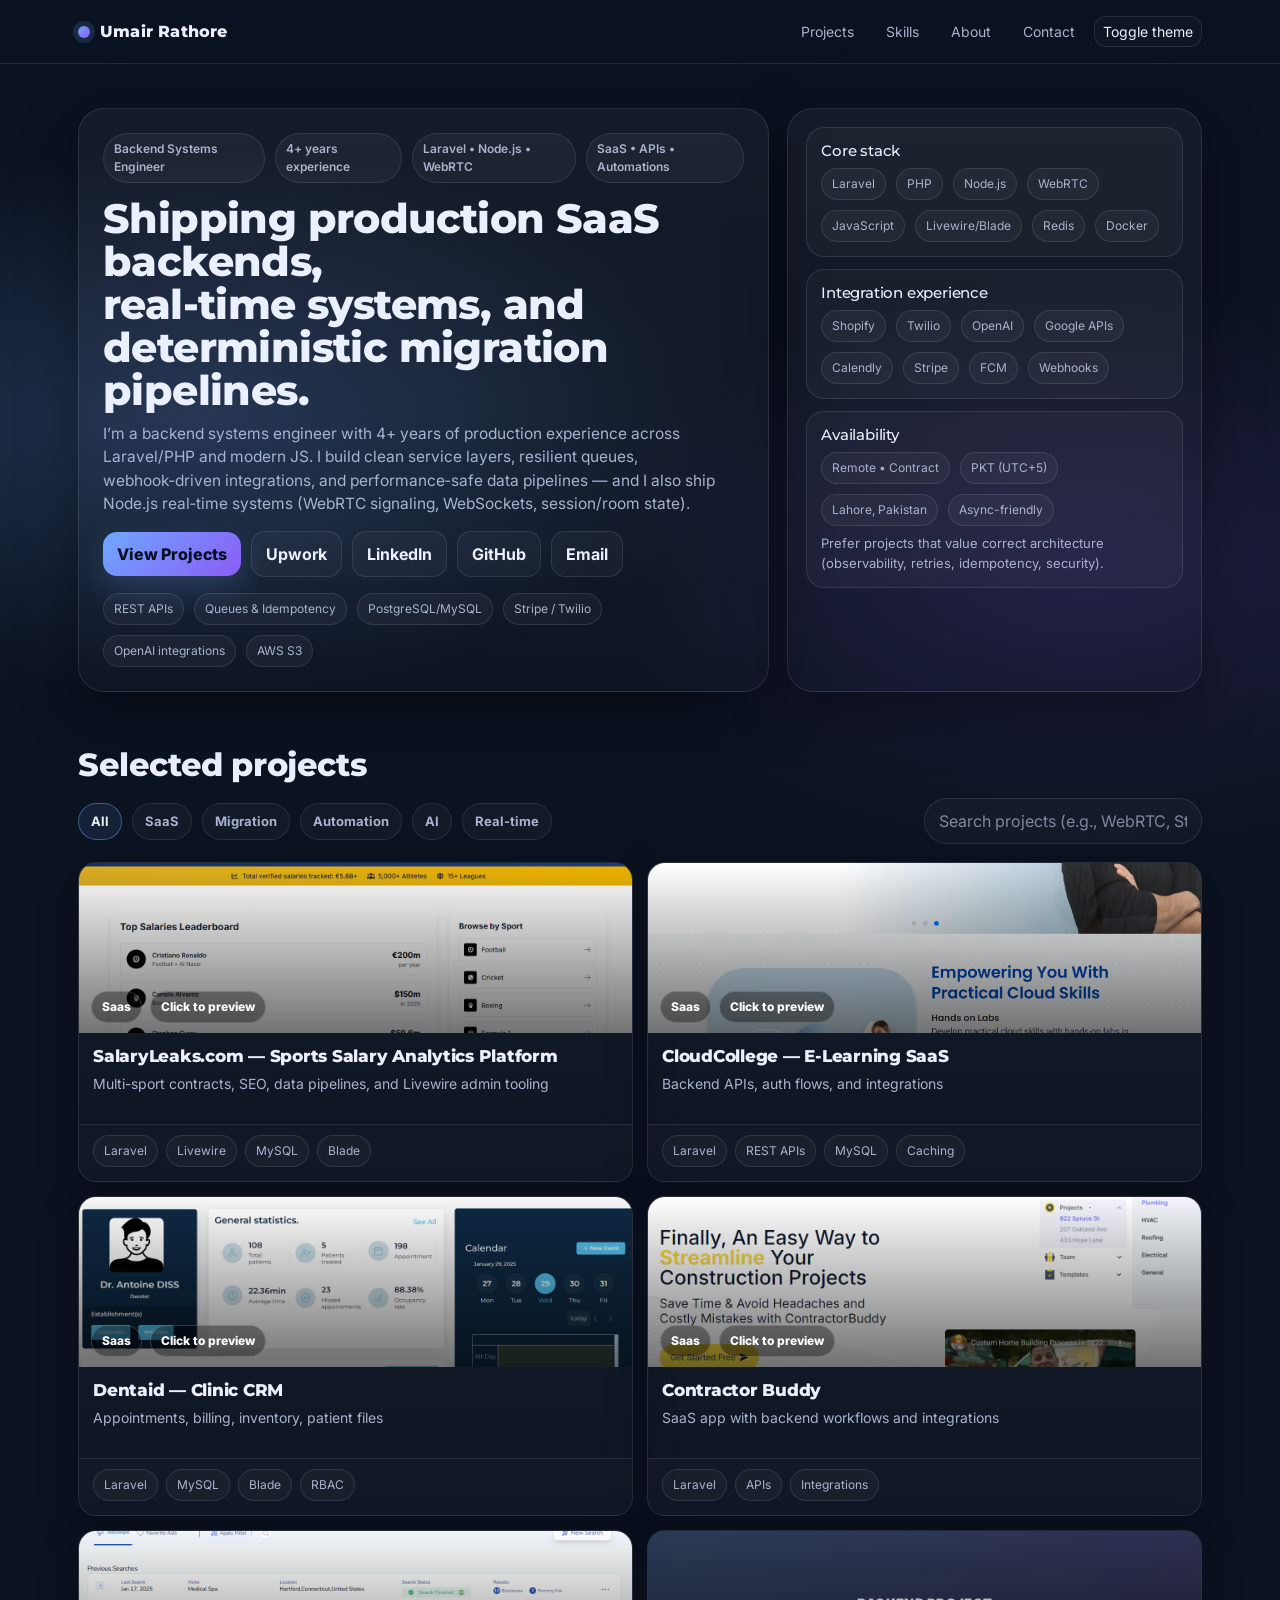
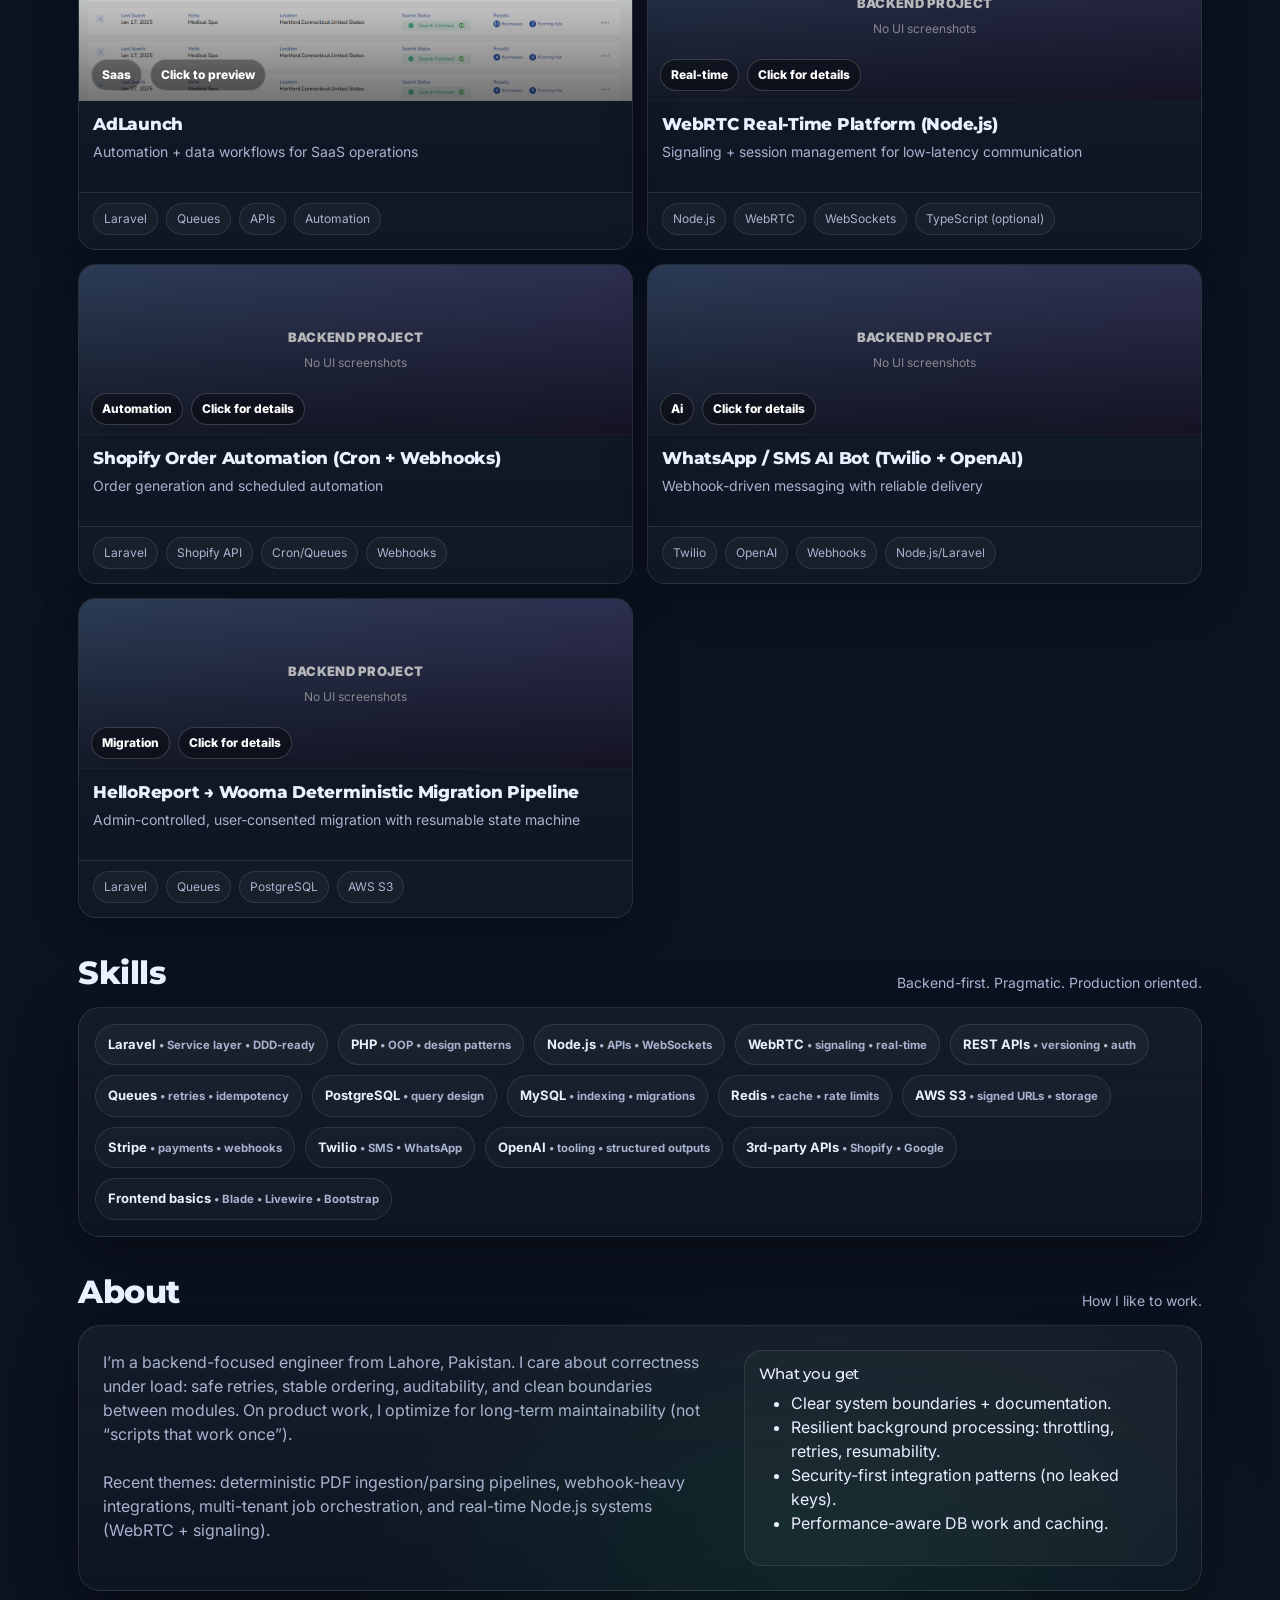
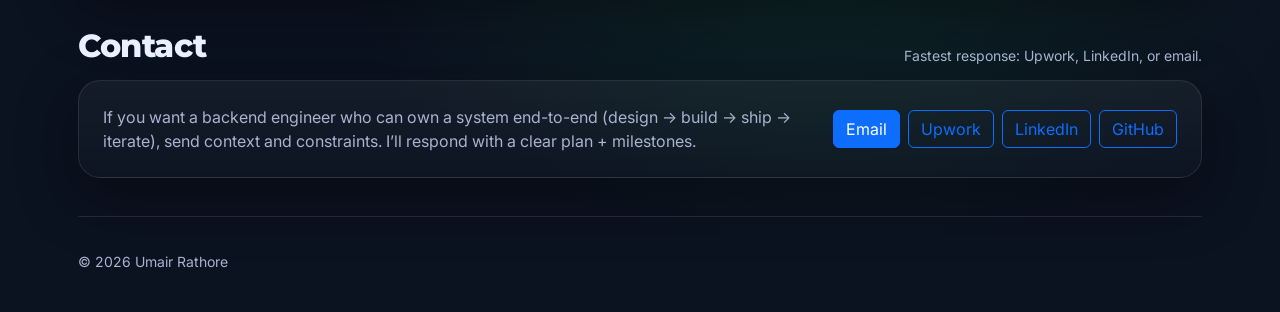
==== index.html @ a49329ad "twitter cards" ====
<!doctype html>
<html lang="en">
<head>
    <meta charset="utf-8" />
    <meta name="viewport" content="width=device-width, initial-scale=1" />
    <meta name="theme-color" content="#0b1220" />
    <title>Umair Rathore — Backend Systems Engineer (Laravel • Node.js • WebRTC) • 4+ Years</title>
    <meta name="description" content="Backend Systems Engineer building production SaaS platforms, APIs, real-time systems (WebRTC), automations, and deterministic data-migration pipelines. Laravel, Node.js, PostgreSQL/MySQL, Stripe, Twilio, OpenAI." />
    <meta name="keywords" content="Umair Rathore,Laravel,PHP,Node.js,WebRTC,SaaS,Backend Engineer,REST API,PostgreSQL,MySQL,Stripe,Twilio,OpenAI,Queues,Redis,S3" />
    <meta name="author" content="Umair Rathore" />

    <!-- Open Graph -->
    <meta property="og:title" content="Umair Rathore — Backend Systems Engineer" />
    <meta property="og:description" content="Laravel + Node.js backend engineer building SaaS, automations, real-time (WebRTC) and migration pipelines." />
    <meta property="og:type" content="website" />
    <meta property="og:site_name" content="Umair Rathore — Backend Systems Engineer" />
    <meta property="og:image" content="https://umairrathore.github.io/img/og-cover.png" />
    <meta property="og:url" content="https://umairrathore.github.io/" />

    <link rel="canonical" href="https://umairrathore.github.io/" />

    <!-- Twitter / X -->
    <meta name="twitter:card" content="summary_large_image" />
    <meta name="twitter:title" content="Umair Rathore — Backend Systems Engineer" />
    <meta name="twitter:description" content="Laravel + Node.js backend engineer building SaaS, real-time systems, and migration pipelines." />
    <meta name="twitter:image" content="https://umairrathore.github.io/img/og-cover.png" />


    <!-- Bootstrap 5 -->
    <link href="https://cdn.jsdelivr.net/npm/bootstrap@5.3.3/dist/css/bootstrap.min.css" rel="stylesheet"
          integrity="sha384-QWTKZyjpPEjISv5WaRU9OFeRpok6YctnYmDr5pNlyT2bRjXh0JMhjY6hW+ALEwIH" crossorigin="anonymous" />
    <link rel="preconnect" href="https://fonts.googleapis.com">
    <link rel="preconnect" href="https://fonts.gstatic.com" crossorigin>
    <link href="https://fonts.googleapis.com/css2?family=Montserrat:wght@600;700;800&family=Inter:wght@400;500;600;700&display=swap" rel="stylesheet">

    <style>
        :root{
            --bg:#0b1220;
            --panel:#0f1b33;
            --panel2:#101a2d;
            --text:#eaf0ff;
            --muted:#a8b3cf;
            --line:rgba(255,255,255,.10);
            --brand:#6ea8ff;
            --brand2:#8b5cf6;
            --good:#22c55e;
            --warn:#fbbf24;
            --shadow: 0 18px 60px rgba(0,0,0,.38);
            --radius: 18px;
            --radius2: 26px;
            --max: 1160px;
        }
        [data-theme="light"]{
            --bg:#f7f8fb;
            --panel:#ffffff;
            --panel2:#ffffff;
            --text:#0f172a;
            --muted:#475569;
            --line:rgba(2,6,23,.10);
            --shadow: 0 18px 60px rgba(2,6,23,.12);
        }

        *{box-sizing:border-box}
        html{scroll-behavior:smooth}
        body{
            margin:0;
            font-family: Inter, system-ui, -apple-system, Segoe UI, Roboto, Helvetica, Arial, sans-serif;
            background:
                    radial-gradient(1000px 500px at 15% 12%, rgba(110,168,255,.22), transparent 55%),
                    radial-gradient(900px 520px at 85% 16%, rgba(139,92,246,.16), transparent 55%),
                    radial-gradient(900px 520px at 65% 90%, rgba(34,197,94,.10), transparent 55%),
                    var(--bg);
            color:var(--text);
        }
        a{color:inherit}
        .wrap{max-width:var(--max); margin:0 auto; padding:0 18px}

        /* Top bar */
        .topbar{
            position:sticky; top:0; z-index:50;
            backdrop-filter: blur(14px);
            background: color-mix(in srgb, var(--bg) 72%, transparent);
            border-bottom:1px solid var(--line);
        }
        .topbar-inner{
            display:flex; align-items:center; justify-content:space-between;
            padding:12px 0; gap:10px;
        }
        .brand{
            display:flex; align-items:center; gap:10px;
            text-decoration:none;
            font-weight:800; letter-spacing:.2px;
            font-family: Montserrat, Inter, system-ui, sans-serif;
        }
        .brand-dot{
            width:12px; height:12px; border-radius:50%;
            background: linear-gradient(135deg, var(--brand), var(--brand2));
            box-shadow: 0 0 0 5px rgba(110,168,255,.16);
        }
        .navlinks{display:flex; gap:10px; flex-wrap:wrap; justify-content:flex-end}
        .navlinks a{
            text-decoration:none; font-size:14px;
            color:var(--muted);
            padding:8px 10px;
            border-radius:12px;
            border:1px solid transparent;
        }
        .navlinks a:hover{
            color:var(--text);
            border-color: var(--line);
            background: rgba(255,255,255,.04);
        }

        /* Hero */
        .hero{padding:44px 0 18px}
        .hero-grid{
            display:grid;
            grid-template-columns: 1.25fr .75fr;
            gap:18px;
            align-items:stretch;
        }
        @media (max-width: 992px){
            .hero-grid{grid-template-columns:1fr}
        }
        .p-card{
            background: linear-gradient(180deg, rgba(255,255,255,.045), rgba(255,255,255,.012));
            border:1px solid var(--line);
            border-radius: var(--radius2);
            box-shadow: var(--shadow);
            overflow:hidden;
        }
        .hero-left{padding:24px; position:relative}
        .kicker{
            display:inline-flex; align-items:center; gap:10px;
            color:var(--muted); font-weight:600; font-size:14px;
        }
        .pill{
            border:1px solid var(--line);
            background: rgba(255,255,255,.04);
            padding:6px 10px;
            border-radius:999px;
            font-size:12px;
            color:var(--muted);
        }
        h1{
            margin:14px 0 10px;
            font-family: Montserrat, Inter, system-ui, sans-serif;
            font-weight:800;
            letter-spacing:-.6px;
            line-height:1.05;
            font-size: clamp(32px, 3.2vw, 46px);
        }
        .sub{
            color:var(--muted);
            max-width: 70ch;
            margin: 0 0 16px;
            font-size: 15.5px;
        }
        .cta-row{display:flex; gap:10px; flex-wrap:wrap; align-items:center}
        .btn-brand{
            background: linear-gradient(135deg, var(--brand), var(--brand2));
            color: #061024;
            border:0;
            font-weight:800;
            padding:10px 14px;
            border-radius:14px;
            text-decoration:none;
            display:inline-flex; align-items:center; gap:10px;
            box-shadow: 0 12px 30px rgba(110,168,255,.20);
        }
        .btn-ghost{
            border:1px solid var(--line);
            background: rgba(255,255,255,.03);
            color: var(--text);
            font-weight:700;
            padding:10px 14px;
            border-radius:14px;
            text-decoration:none;
            display:inline-flex; align-items:center; gap:10px;
        }
        .btn-ghost:hover{background: rgba(255,255,255,.05)}
        .hero-right{padding:18px}
        .mini{
            border:1px solid var(--line);
            border-radius: 18px;
            background: rgba(255,255,255,.03);
            padding:14px;
            margin-bottom:12px;
        }
        .mini h3{
            margin:0 0 8px;
            font-family: Montserrat, Inter, system-ui, sans-serif;
            font-size: 15px;
            letter-spacing:-.2px;
        }
        .kv{display:flex; gap:10px; flex-wrap:wrap}
        .kv .tag{
            font-size:12px;
            padding:6px 10px;
            border-radius:999px;
            background: rgba(255,255,255,.04);
            border:1px solid var(--line);
            color: var(--muted);
        }

        /* Sections */
        section{padding:36px 0 0}
        .section-title{
            display:flex; align-items:flex-end; justify-content:space-between;
            gap:12px; margin: 0 0 14px;
        }
        .section-title h2{
            font-family: Montserrat, Inter, system-ui, sans-serif;
            font-weight:800; letter-spacing:-.4px;
            margin:0;
        }
        .section-title p{margin:0; color:var(--muted); font-size:14px}

        /* Project grid */
        .filters{
            display:flex; gap:10px; flex-wrap:wrap; align-items:center;
            margin: 10px 0 18px;
        }
        .chip{
            border:1px solid var(--line);
            background: rgba(255,255,255,.03);
            color: var(--muted);
            font-weight:700;
            padding:8px 12px;
            border-radius:999px;
            font-size:13px;
            cursor:pointer;
            user-select:none;
        }
        .chip.active{
            color: var(--text);
            border-color: rgba(110,168,255,.45);
            background: rgba(110,168,255,.10);
        }
        .search{
            margin-left:auto;
            min-width: 260px;
        }
        .search input{
            width:100%;
            border-radius:999px;
            padding:10px 14px;
            border:1px solid var(--line);
            background: rgba(255,255,255,.03);
            color: var(--text);
            outline:none;
        }
        .search input::placeholder{color: color-mix(in srgb, var(--muted) 72%, transparent)}

        .grid{
            display:grid;
            grid-template-columns: repeat(12, 1fr);
            gap:14px;
        }
        @media (max-width: 992px){
            .grid{grid-template-columns: repeat(6, 1fr);}
        }
        @media (max-width: 640px){
            .grid{grid-template-columns: repeat(1, 1fr);}
        }
        .proj{
            grid-column: span 6;
            background: linear-gradient(180deg, rgba(255,255,255,.045), rgba(255,255,255,.012));
            border:1px solid var(--line);
            border-radius: var(--radius);
            overflow:hidden;
            box-shadow: 0 14px 44px rgba(0,0,0,.22);
            transition: transform .25s ease, border-color .25s ease;
            cursor:pointer;
            display:flex; flex-direction:column;
            min-height: 320px;
        }
        @media (max-width: 992px){ .proj{grid-column: span 6;} }
        @media (max-width: 640px){ .proj{grid-column: span 12;} }
        .proj:hover{
            transform: translateY(-6px);
            border-color: rgba(110,168,255,.40);
        }
        .thumb{
            position:relative;
            height: 170px;
            background: rgba(255,255,255,.04);
            overflow:hidden;
        }
        .thumb img{
            width:100%; height:100%;
            object-fit:cover;
            transform: scale(1.03);
            transition: transform .35s ease;
            filter: saturate(1.1);
        }
        .proj:hover .thumb img{transform: scale(1.08)}
        .thumb .overlay{
            position:absolute; inset:0;
            background: linear-gradient(180deg, rgba(0,0,0,0), rgba(0,0,0,.55));
            display:flex;
            align-items:flex-end;
            padding:10px 12px;
            gap:8px;
        }
        .badge-pill{
            font-size:12px;
            font-weight:800;
            padding:6px 10px;
            border-radius:999px;
            background: rgba(0,0,0,.35);
            border:1px solid rgba(255,255,255,.18);
            color:#fff;
        }
        .proj-body{padding:14px 14px 12px; flex:1}
        .proj-title{
            font-family: Montserrat, Inter, system-ui, sans-serif;
            font-weight:800;
            letter-spacing:-.25px;
            margin:0 0 6px;
            font-size: 17px;
            line-height:1.15;
        }
        .proj-desc{margin:0; color:var(--muted); font-size:14px}
        .proj-tags{
            display:flex; flex-wrap:wrap; gap:8px;
            padding: 10px 14px 14px;
            border-top:1px solid var(--line);
            background: rgba(255,255,255,.015);
        }
        .t{
            font-size:12px;
            padding:6px 10px;
            border-radius:999px;
            border:1px solid var(--line);
            background: rgba(255,255,255,.03);
            color: var(--muted);
            white-space:nowrap;
        }

        /* Skills */
        .skills{
            display:flex; flex-wrap:wrap; gap:10px;
        }
        .skill{
            font-size:13px;
            padding:10px 12px;
            border-radius: 999px;
            border:1px solid var(--line);
            background: rgba(255,255,255,.03);
            color: var(--text);
            font-weight:700;
        }
        .skill small{color:var(--muted); font-weight:700}

        /* Footer */
        footer{
            padding:34px 0 40px;
            color: var(--muted);
            border-top:1px solid var(--line);
            margin-top: 38px;
            font-size:14px;
        }

        /* Modal polish (Upwork-ish) */
        .modal-content{
            background: var(--panel);
            border:1px solid var(--line);
            border-radius: 20px;
            box-shadow: var(--shadow);
            color: var(--text);
        }
        .modal-header, .modal-footer{border-color: var(--line)}
        .modal-title{font-family: Montserrat, Inter, system-ui, sans-serif; font-weight:800}
        .modal .meta{
            display:flex; gap:10px; flex-wrap:wrap;
            margin-top: 6px;
        }
        .modal .meta a{
            color: var(--brand);
            text-decoration: none;
            font-weight: 800;
            font-size: 13px;
            border:1px solid color-mix(in srgb, var(--brand) 40%, transparent);
            padding:7px 10px;
            border-radius:999px;
            background: rgba(110,168,255,.10);
        }
        .modal .meta a:hover{background: rgba(110,168,255,.16)}
        .modal .bullets{margin:12px 0 0; padding-left: 18px; color: var(--muted)}
        .carousel-inner{
            border-radius: 16px;
            border:1px solid var(--line);
            overflow:hidden;
            background: transparent;
        }

        .carousel-item img{
            width:100%;
            height: 370px;
            object-fit: cover;
        }
        .carousel-control-prev,
        .carousel-control-next {
            opacity: 1;
        }
        .carousel-control-prev-icon,
        .carousel-control-next-icon {
            filter: none;
            background-color: rgba(0,0,0,0.75);
            border-radius: 50%;
            padding: 12px;
            box-shadow: 0 6px 16px rgba(0,0,0,0.6);
            background-size: 55%;

            mix-blend-mode: difference;

        }
        .carousel-control-prev:hover .carousel-control-prev-icon,
        .carousel-control-next:hover .carousel-control-next-icon {
            transform: scale(1.08);
        }

        @supports not (mix-blend-mode: difference) {
            .carousel-control-prev-icon,
            .carousel-control-next-icon {
                background-color: rgba(0,0,0,0.8);
            }
        }

        .carousel-indicators [data-bs-target] {
            /*width: 8px;*/
            /*height: 8px;*/
            border-radius: 50%;
            /*margin: 0 5px;*/
            width: 7px;
            height: 7px;
            margin: 0 4px;
            background-color: rgba(255,255,255,0.85);

            /* 🔥 adaptive contrast */
            mix-blend-mode: difference;

            opacity: 1;
            border: none;
        }

        .carousel-indicators .active {
            background-color: rgba(255,255,255,1);
            transform: scale(1.25);
        }
        @supports not (mix-blend-mode: difference) {
            .carousel-indicators [data-bs-target] {
                background-color: rgba(0,0,0,0.65);
            }

            .carousel-indicators .active {
                background-color: rgba(0,0,0,0.9);
            }
        }
        .carousel-control-prev,
        .carousel-control-next,
        .carousel-indicators {
            z-index: 3;
        }
        .carousel-indicators {
            display: inline-flex;
            align-items: center;
            justify-content: center;

            width: auto;
            max-width: max-content;

            background: rgba(0, 0, 0, 0.35);
            backdrop-filter: blur(6px);

            padding: 4px 8px;
            border-radius: 999px;

            margin: 0 auto 10px auto;
        }



        @media (max-width: 640px){
            .carousel-item img{height: 260px;}
            .search{min-width: 160px;}
        }
    </style>
</head>

<body>
<!-- Topbar -->
<div class="topbar">
    <div class="wrap">
        <div class="topbar-inner">
            <a class="brand" href="#top">
                <span class="brand-dot"></span>
                <span>Umair Rathore</span>
            </a>

            <div class="d-flex align-items-center gap-2">
                <div class="navlinks d-none d-md-flex">
                    <a href="#projects">Projects</a>
                    <a href="#skills">Skills</a>
                    <a href="#about">About</a>
                    <a href="#contact">Contact</a>
                </div>

                <button id="themeBtn" class="btn btn-sm btn-outline-light" style="border-color:var(--line); color:var(--text); border-radius:12px; background:rgba(255,255,255,.02)">
                    Toggle theme
                </button>
            </div>
        </div>
    </div>
</div>

<div id="top" class="wrap">
    <!-- Hero -->
    <div class="hero">
        <div class="hero-grid">
            <div class="p-card hero-left">
                <div class="kicker">
                    <span class="pill">Backend Systems Engineer</span>
                    <span class="pill">4+ years experience</span>
                    <span class="pill">Laravel • Node.js • WebRTC</span>
                    <span class="pill">SaaS • APIs • Automations</span>
                </div>

                <h1>
                    Shipping production SaaS backends,<br>
                    real-time systems, and deterministic migration pipelines.
                </h1>
                <p class="sub">
                    I’m a backend systems engineer with 4+ years of production experience across Laravel/PHP and modern JS. I build clean service layers, resilient queues, webhook‑driven integrations, and performance‑safe data pipelines — and I also ship Node.js real‑time systems (WebRTC signaling, WebSockets, session/room state).
                </p>

                <div class="cta-row">
                    <a class="btn-brand" href="#projects">View Projects</a>
                    <a class="btn-ghost" href="https://www.upwork.com/freelancers/~0189e2b25fac579624" target="_blank" rel="noopener">Upwork</a>
                    <a class="btn-ghost" href="https://www.linkedin.com/in/umairrathore/" target="_blank" rel="noopener">LinkedIn</a>
                    <a class="btn-ghost" href="https://github.com/UmairRathore" target="_blank" rel="noopener">GitHub</a>
                    <a class="btn-ghost" href="mailto:contactusr22@gmail.com">Email</a>
                </div>

                <div class="mt-3 kv">
                    <span class="tag">REST APIs</span>
                    <span class="tag">Queues & Idempotency</span>
                    <span class="tag">PostgreSQL/MySQL</span>
                    <span class="tag">Stripe / Twilio</span>
                    <span class="tag">OpenAI integrations</span>
                    <span class="tag">AWS S3</span>
                </div>
            </div>

            <div class="p-card hero-right">
                <div class="mini">
                    <h3>Core stack</h3>
                    <div class="kv">
                        <span class="tag">Laravel</span>
                        <span class="tag">PHP</span>
                        <span class="tag">Node.js</span>
                        <span class="tag">WebRTC</span>
                        <span class="tag">JavaScript</span>
                        <span class="tag">Livewire/Blade</span>
                        <span class="tag">Redis</span>
                        <span class="tag">Docker</span>
                    </div>
                </div>

                <div class="mini">
                    <h3>Integration experience</h3>
                    <div class="kv">
                        <span class="tag">Shopify</span>
                        <span class="tag">Twilio</span>
                        <span class="tag">OpenAI</span>
                        <span class="tag">Google APIs</span>
                        <span class="tag">Calendly</span>
                        <span class="tag">Stripe</span>
                        <span class="tag">FCM</span>
                        <span class="tag">Webhooks</span>
                    </div>
                </div>

                <div class="mini">
                    <h3>Availability</h3>
                    <div class="kv">
                        <span class="tag">Remote • Contract</span>
                        <span class="tag">PKT (UTC+5)</span>
                        <span class="tag">Lahore, Pakistan</span>
                        <span class="tag">Async-friendly</span>
                    </div>
                    <div class="mt-2" style="color:var(--muted); font-size:13px">
                        Prefer projects that value correct architecture (observability, retries, idempotency, security).
                    </div>
                </div>
            </div>
        </div>
    </div>

    <!-- Projects -->
    <section id="projects">
        <div class="section-title">
            <h2>Selected projects</h2>
<!--            <p>Click a card for an Upwork-style image preview + details.</p>-->
        </div>

        <div class="filters">
            <div class="chip active" data-filter="all">All</div>
            <div class="chip" data-filter="saas">SaaS</div>
            <div class="chip" data-filter="migration">Migration</div>
            <div class="chip" data-filter="automation">Automation</div>
            <div class="chip" data-filter="ai">AI</div>
            <div class="chip" data-filter="realtime">Real‑time</div>

            <div class="search">
                <input id="searchInput" type="text" placeholder="Search projects (e.g., WebRTC, Stripe, Shopify, PDF)…" />
            </div>
        </div>

        <div id="projectGrid" class="grid"></div>
    </section>

    <!-- Skills -->
    <section id="skills">
        <div class="section-title">
            <h2>Skills</h2>
            <p>Backend-first. Pragmatic. Production oriented.</p>
        </div>

        <div class="p-card p-3" style="border-radius:22px">
            <div class="skills">
                <span class="skill">Laravel <small>• Service layer • DDD-ready</small></span>
                <span class="skill">PHP <small>• OOP • design patterns</small></span>
                <span class="skill">Node.js <small>• APIs • WebSockets</small></span>
                <span class="skill">WebRTC <small>• signaling • real-time</small></span>
                <span class="skill">REST APIs <small>• versioning • auth</small></span>
                <span class="skill">Queues <small>• retries • idempotency</small></span>
                <span class="skill">PostgreSQL <small>• query design</small></span>
                <span class="skill">MySQL <small>• indexing • migrations</small></span>
                <span class="skill">Redis <small>• cache • rate limits</small></span>
                <span class="skill">AWS S3 <small>• signed URLs • storage</small></span>
                <span class="skill">Stripe <small>• payments • webhooks</small></span>
                <span class="skill">Twilio <small>• SMS • WhatsApp</small></span>
                <span class="skill">OpenAI <small>• tooling • structured outputs</small></span>
                <span class="skill">3rd‑party APIs <small>• Shopify • Google</small></span>
                <span class="skill">Frontend basics <small>• Blade • Livewire • Bootstrap</small></span>
            </div>
        </div>
    </section>

    <!-- About -->
    <section id="about">
        <div class="section-title">
            <h2>About</h2>
            <p>How I like to work.</p>
        </div>

        <div class="p-card p-4" style="border-radius:22px">
            <div class="row g-4">
                <div class="col-lg-7">
                    <div style="color:var(--muted)">
                        I’m a backend-focused engineer from Lahore, Pakistan. I care about correctness under load: safe retries, stable ordering,
                        auditability, and clean boundaries between modules. On product work, I optimize for long-term maintainability (not “scripts that work once”).
                        <br/><br/>
                        Recent themes: deterministic PDF ingestion/parsing pipelines, webhook-heavy integrations, multi-tenant job orchestration,
                        and real-time Node.js systems (WebRTC + signaling).
                    </div>
                </div>
                <div class="col-lg-5">
                    <div class="mini" style="margin:0">
                        <h3>What you get</h3>
                        <ul class="bullets">
                            <li>Clear system boundaries + documentation.</li>
                            <li>Resilient background processing: throttling, retries, resumability.</li>
                            <li>Security-first integration patterns (no leaked keys).</li>
                            <li>Performance-aware DB work and caching.</li>
                        </ul>
                    </div>
                </div>
            </div>
        </div>
    </section>

    <!-- Contact -->
    <section id="contact">
        <div class="section-title">
            <h2>Contact</h2>
            <p>Fastest response: Upwork, LinkedIn, or email.</p>
        </div>

        <div class="p-card p-4" style="border-radius:22px">
            <div class="row g-3 align-items-center">
                <div class="col-lg-8" style="color:var(--muted)">
                    If you want a backend engineer who can own a system end-to-end (design → build → ship → iterate),
                    send context and constraints. I’ll respond with a clear plan + milestones.
                </div>
                <div class="col-lg-4 d-flex gap-2 justify-content-lg-end flex-wrap">
                    <a class="btn btn-primary" href="mailto:contactusr22@gmail.com">Email</a>
                    <a class="btn btn-outline-primary" href="https://www.upwork.com/freelancers/~0189e2b25fac579624" target="_blank" rel="noopener">Upwork</a>
                    <a class="btn btn-outline-primary" href="https://www.linkedin.com/in/umairrathore/" target="_blank" rel="noopener">LinkedIn</a>
                    <a class="btn btn-outline-primary" href="https://github.com/UmairRathore" target="_blank" rel="noopener">GitHub</a>
                </div>
            </div>
        </div>
    </section>

    <footer>
        <div class="d-flex flex-wrap justify-content-between gap-2">
            <div>© <span id="year"></span> Umair Rathore
<!--                — Built as a single-file GitHub Pages site.-->
            </div>
<!--            <div>Tip: replace the image URLs inside <code>projects</code> in the script to use your own screenshots.</div>-->
        </div>
    </footer>
</div>

<!-- Project Modal -->
<div class="modal fade" id="projectModal" tabindex="-1" aria-hidden="true">
    <div class="modal-dialog modal-xl modal-dialog-centered modal-dialog-scrollable">
        <div class="modal-content">
            <div class="modal-header">
                <div>
                    <div class="modal-title h5" id="pmTitle">Project</div>
                    <div class="meta" id="pmLinks"></div>
                </div>
                <button type="button" class="btn-close btn-close-white" data-bs-dismiss="modal" aria-label="Close"></button>
            </div>

            <div class="modal-body">
                <div id="pmCarouselWrap" class="mb-3"></div>

                <div class="row g-4">
                    <div class="col-lg-7">
                        <div id="pmDesc" style="color:var(--muted)"></div>
                        <ul id="pmBullets" class="bullets"></ul>
                    </div>
                    <div class="col-lg-5">
                        <div class="mini" style="margin:0">
                            <h3>Tech</h3>
                            <div id="pmTech" class="kv"></div>
                        </div>
                        <div class="mini" style="margin:12px 0 0">
                            <h3>Category</h3>
                            <div id="pmCats" class="kv"></div>
                        </div>
                    </div>
                </div>
            </div>

            <div class="modal-footer">
<!--                <div class="me-auto" style="color:var(&#45;&#45;muted); font-size:13px">-->
<!--                    Preview images are placeholders — swap with your real screenshots anytime.-->
<!--                </div>-->
                <button type="button" class="btn btn-outline-light" style="border-color:var(--line); color:var(--text)" data-bs-dismiss="modal">Close</button>
            </div>
        </div>
    </div>
</div>

<!-- Bootstrap JS -->
<script src="https://cdn.jsdelivr.net/npm/bootstrap@5.3.3/dist/js/bootstrap.bundle.min.js"
        integrity="sha384-YvpcrYf0tY3lHB60NNkmXc5s9fDVZLESaAA55NDzOxhy9GkcIdslK1eN7N6jIeHz"
        crossorigin="anonymous"></script>

<script>
    // ---------------------------
    // Data
    // ---------------------------
    const projects = [
        {
            id: "salaryleaks",
            title: "SalaryLeaks.com — Sports Salary Analytics Platform",
            subtitle: "Multi-sport contracts, SEO, data pipelines, and Livewire admin tooling",
            cover: "img/projects/salayrleaks/landing_page.png",
            images: [
                "img/projects/salayrleaks/landing_page.png",
                "img/projects/salayrleaks/admin_portal.png",
                "img/projects/salayrleaks/player_information_page.png"
            ],
            desc: "A sports-data platform that models salaries/contracts across multiple sports (including fight-based earnings), with admin tooling for CRUD + CSV imports, and a public site optimized for SEO and discoverability.",
            bullets: [
                "Livewire admin components: players, multi-contract handling, fight earnings, and CSV uploads.",
                "Domain separation per sport + shared contract services where appropriate.",
                "Currency display logic and compact salary formatting.",
                "SEO-focused pages: league/team/player routes, sitemaps, and structured content."
            ],
            tech: ["Laravel", "Livewire", "MySQL", "Blade", "Caching", "SEO"],
            cats: ["saas", "automation"],
            links: [
                { label: "https://salaryleaks.com", url: "https://salaryleaks.com" }
            ]
        },
        {
            id: "cloudcollege",
            title: "CloudCollege — E‑Learning SaaS",
            subtitle: "Backend APIs, auth flows, and integrations",
            cover: "img/projects/cloudcollege/landing_page.png",
            images: [
                "img/projects/cloudcollege/landing_page.png",
                "img/projects/cloudcollege/dashboard.png",
                "img/projects/cloudcollege/courses_listing.png"
            ],
            desc: "A production SaaS for online learning workflows. I work on backend APIs, authentication flows, and integrations to support stable course delivery and admin operations.",
            bullets: [
                "Auth + session flows and secure API endpoints.",
                "Integrations with third-party services where needed.",
                "Performance and maintainability focused code structure."
            ],
            tech: ["Laravel", "REST APIs", "MySQL", "Caching"],
            cats: ["saas"],
            links: []
        },
        {
            id: "dentaid",
            title: "Dentaid — Clinic CRM",
            subtitle: "Appointments, billing, inventory, patient files",
            cover: "img/projects/dentaid/dashboard.png",
            images: [
                "img/projects/dentaid/dashboard.png",
                "img/projects/dentaid/appointments_calender.png",
                "img/projects/dentaid/Consultation.png"
            ],
            desc: "A clinic management CRM tracking appointments, consultations, patient files, clinic inventory, billing, treatment statistics, and users. Built with a strong emphasis on CRUD correctness and operational workflows.",
            bullets: [
                "Patient record + appointment lifecycle handling.",
                "Billing and inventory modules supporting clinic operations.",
                "Role-based access and maintainable backend structure."
            ],
            tech: ["Laravel", "MySQL", "Blade", "RBAC"],
            cats: ["saas"],
            links: [
                { label: "https://dentaid.clinicaid.ch/login", url: "https://dentaid.clinicaid.ch/login" }
            ]
        },
        {
            id: "contractorbuddy",
            title: "Contractor Buddy",
            subtitle: "SaaS app with backend workflows and integrations",
            cover: "img/projects/contractorbuddy/homepage.png",
            images: [
                "img/projects/contractorbuddy/homepage.png",
                "img/projects/contractorbuddy/projects_listing.png",
                "img/projects/contractorbuddy/project_summary.png"
            ],
            desc: "A SaaS product where I contributed backend engineering and integration work, focusing on stable APIs and clean data handling.",
            bullets: [
                "Backend-first development with reliable API flows.",
                "Integrations and automation tasks.",
                "Maintainable Laravel patterns and structured code."
            ],
            tech: ["Laravel", "APIs", "Integrations"],
            cats: ["saas"],
            links: [
                { label: "https://app.contractorbuddy.io/", url: "https://app.contractorbuddy.io/" }
            ]
        },
        {
            id: "adlaunch",
            title: "AdLaunch",
            subtitle: "Automation + data workflows for SaaS operations",
            cover: "img/projects/adluanch/home_page.png",
            images: [
                "img/projects/adluanch/home_page.png",
                "img/projects/adluanch/search_for_category.png",
                "img/projects/adluanch/searched_Ads_details.png"
            ],
            desc: "Worked on backend workflows and automation for a SaaS product, focusing on API integrations and data correctness.",
            bullets: [
                "API integration + background job automation.",
                "Data cleanup and structured processing.",
                "Performance-safe backend patterns."
            ],
            tech: ["Laravel", "Queues", "APIs", "Automation"],
            cats: ["saas", "automation"],
            links: [
                { label: "https://app.adlaunch.com/", url: "https://app.adlaunch.com/" }
            ]
        },
        /*{
          id: "beezjobs",
          title: "Beez Jobs",
          subtitle: "Web app with production backend features",
          cover: "https://images.unsplash.com/photo-1521737604893-d14cc237f11d?auto=format&fit=crop&w=1400&q=80",
          images: [
            "https://images.unsplash.com/photo-1504384308090-c894fdcc538d?auto=format&fit=crop&w=1600&q=80",
            "https://images.unsplash.com/photo-1531297484001-80022131f5a1?auto=format&fit=crop&w=1600&q=80",
            "https://images.unsplash.com/photo-1545239351-1141bd82e8a6?auto=format&fit=crop&w=1600&q=80"
          ],
          desc: "A production web app demonstrating solid Laravel development fundamentals across backend features and workflows.",
          bullets: [
            "Stable backend patterns and CRUD flows.",
            "Production deployment and maintenance experience."
          ],
          tech: ["Laravel", "MySQL", "Frontend basics"],
          cats: ["saas"],
          links: [
            { label: "http://beezjobs.com", url: "http://beezjobs.com" }
          ]
        },*/
        {
            id: "webrtc-node",
            title: "WebRTC Real‑Time Platform (Node.js)",
            subtitle: "Signaling + session management for low-latency communication",
            cover: "",
            images: [],
            desc: "A Node.js + WebRTC real-time system focusing on correct signaling, session state, and scalable room management. Designed as a backend-first real-time service that can power calls, streaming, or collaborative apps.",
            bullets: [
                "WebRTC signaling (offer/answer/ICE) with room + participant state.",
                "WebSocket transport and guarded reconnection flows.",
                "Backpressure-safe messaging and basic observability hooks.",
                "Designed to evolve into SFU/MCU integrations if needed."
            ],
            tech: ["Node.js", "WebRTC", "WebSockets", "TypeScript (optional)", "Redis (optional)"],
            cats: ["realtime", "saas"],
            links: [
                // { label: "GitHub (add repo link)", url: "https://github.com/UmairRathore" }
            ]
        },
        {
            id: "shopify-bot",
            title: "Shopify Order Automation (Cron + Webhooks)",
            subtitle: "Order generation and scheduled automation",
            cover: "",
            images: [],
            desc: "Automated Shopify order creation using cron-driven jobs, with careful rate limiting and error handling to keep flows stable.",
            bullets: [
                "Cron-based scheduling and safe retry patterns.",
                "Shopify API integration + structured payload handling.",
                "Operational logging and failure visibility."
            ],
            tech: ["Laravel", "Shopify API", "Cron/Queues", "Webhooks"],
            cats: ["automation"],
            links: []
        },
        {
            id: "twilio-openai",
            title: "WhatsApp / SMS AI Bot (Twilio + OpenAI)",
            subtitle: "Webhook-driven messaging with reliable delivery",
            cover: "",
            images: [],
            desc: "An AI-enabled messaging bot built around Twilio webhooks. Focused on correct webhook response handling, async AI calls, and reliable real-time message delivery.",
            bullets: [
                "Twilio webhook handling with strict request validation.",
                "Async AI orchestration with delivery guarantees.",
                "Observability-friendly logging and failure handling."
            ],
            tech: ["Twilio", "OpenAI", "Webhooks", "Node.js/Laravel"],
            cats: ["ai", "automation"],
            links: []
        },
        {
            id: "wooma-migration",
            title: "HelloReport → Wooma Deterministic Migration Pipeline",
            subtitle: "Admin-controlled, user-consented migration with resumable state machine",
            cover: "",
            images: [],
            desc: "A system-grade ingestion pipeline to migrate large historical report datasets from HelloReport into Wooma. The pipeline runs fully server-side using session cookies, paginated discovery, deterministic PDF acquisition, strict JSON mapping, and idempotent lifecycle tracking (PENDING → DOWNLOADING → IMPORTED/FAILED).",
            bullets: [
                "Queue-driven: throttling, retries, resumability, and reconciliation to prevent silent skips.",
                "Supports concurrent users and long-running migrations (users can close their PCs).",
                "PDF storage via S3; deterministic parsing (no OCR) with strict schema mapping to Wooma JSON.",
                "Traffic-safe profile: per-user + global rate limits."
            ],
            tech: ["Laravel", "Queues", "PostgreSQL", "AWS S3", "Redis", "HTTP client", "PDF parsing"],
            cats: ["migration", "automation", "saas"],
            links: [
                { label: "Architecture notes (private)", url: "#" }
            ]
        }
    ];

    // ---------------------------
    // UI rendering
    // ---------------------------
    const grid = document.getElementById("projectGrid");
    const searchInput = document.getElementById("searchInput");
    const chips = Array.from(document.querySelectorAll(".chip"));

    let activeFilter = "all";
    let activeSearch = "";

    function matches(project){
        const inFilter = activeFilter === "all" || project.cats.includes(activeFilter);
        const s = activeSearch.trim().toLowerCase();
        if(!s) return inFilter;

        const hay = [
            project.title, project.subtitle, project.desc,
            ...(project.tech || []), ...(project.cats || [])
        ].join(" ").toLowerCase();

        return inFilter && hay.includes(s);
    }

    function cardHTML(p){
        const cat = (p.cats || [])[0] || "project";
        const badgeText = cat === "realtime" ? "Real‑time" : cat.charAt(0).toUpperCase() + cat.slice(1);

        const tags = (p.tech || []).slice(0, 4).map(t => `<span class="t">${escapeHtml(t)}</span>`).join("");
        const hasCover = !!(p.cover && String(p.cover).trim());
        const thumbInner = hasCover
            ? `<img loading="lazy" src="${escapeAttr(p.cover)}" alt="${escapeAttr(p.title)} cover" />`
            : `<div style="height:100%; width:100%; display:flex; align-items:center; justify-content:center;
                 background: linear-gradient(135deg, rgba(110,168,255,.18), rgba(139,92,246,.16));
                 border-bottom:1px solid rgba(255,255,255,.08);">
             <div style="text-align:center; padding:14px 16px">
               <div style="font-weight:900; letter-spacing:.3px; font-size:13px; color:rgba(255,255,255,.92)">BACKEND PROJECT</div>
               <div style="margin-top:6px; font-size:12px; color:rgba(255,255,255,.72)">No UI screenshots</div>
             </div>
           </div>`;

        return `
        <div class="proj" role="button" tabindex="0" data-id="${escapeHtml(p.id)}">
          <div class="thumb">
            ${thumbInner}
            <div class="overlay">
              <span class="badge-pill">${escapeHtml(badgeText)}</span>
              <span class="badge-pill">${hasCover ? "Click to preview" : "Click for details"}</span>
            </div>
          </div>
          <div class="proj-body">
            <div class="proj-title">${escapeHtml(p.title)}</div>
            <p class="proj-desc">${escapeHtml(p.subtitle || "")}</p>
          </div>
          <div class="proj-tags">${tags}</div>
        </div>
      `;
    }

    function render(){
        const visible = projects.filter(matches);
        if(!visible.length){
            grid.innerHTML = `<div class="p-card p-4" style="grid-column: 1 / -1; border-radius:22px">
          <div style="color:var(--muted)">No projects match your search/filter.</div>
        </div>`;
            return;
        }
        grid.innerHTML = visible.map(cardHTML).join("");
        // click listeners
        grid.querySelectorAll(".proj").forEach(el => {
            el.addEventListener("click", () => openProject(el.dataset.id));
            el.addEventListener("keydown", (e) => {
                if(e.key === "Enter" || e.key === " "){ e.preventDefault(); openProject(el.dataset.id); }
            });
        });
    }

    // ---------------------------
    // Modal
    // ---------------------------
    const modalEl = document.getElementById("projectModal");
    const modal = new bootstrap.Modal(modalEl);
    const pmTitle = document.getElementById("pmTitle");
    const pmLinks = document.getElementById("pmLinks");
    const pmCarouselWrap = document.getElementById("pmCarouselWrap");
    const pmDesc = document.getElementById("pmDesc");
    const pmBullets = document.getElementById("pmBullets");
    const pmTech = document.getElementById("pmTech");
    const pmCats = document.getElementById("pmCats");

    function openProject(id){
        const p = projects.find(x => x.id === id);
        if(!p) return;

        pmTitle.textContent = p.title;

        pmLinks.innerHTML = (p.links || []).filter(l => l.url && l.url !== "#").map(l => {
            return `<a href="${escapeAttr(l.url)}" target="_blank" rel="noopener">${escapeHtml(l.label)}</a>`;
        }).join("");

        pmDesc.textContent = p.desc || "";

        pmBullets.innerHTML = (p.bullets || []).map(b => `<li>${escapeHtml(b)}</li>`).join("");

        pmTech.innerHTML = (p.tech || []).map(t => `<span class="tag">${escapeHtml(t)}</span>`).join("");
        pmCats.innerHTML = (p.cats || []).map(c => `<span class="tag">${escapeHtml(c)}</span>`).join("");

        // Build carousel (Upwork-ish preview)
        const imgs = (p.images && p.images.length) ? p.images : [p.cover];
        const carouselId = "pmCarousel";
        const indicators = imgs.map((_, i) =>
            `<button type="button" data-bs-target="#${carouselId}" data-bs-slide-to="${i}" ${i===0?'class="active" aria-current="true"':''} aria-label="Slide ${i+1}"></button>`
        ).join("");

        const slides = imgs.map((src, i) =>
            `<div class="carousel-item ${i===0?'active':''}">
          <img src="${escapeAttr(src)}" alt="${escapeAttr(p.title)} screenshot ${i+1}" />
        </div>`
        ).join("");

        pmCarouselWrap.innerHTML = `
        <div id="${carouselId}" class="carousel slide" data-bs-ride="carousel">
          <div class="carousel-indicators">${indicators}</div>
          <div class="carousel-inner">${slides}</div>
          <button class="carousel-control-prev" type="button" data-bs-target="#${carouselId}" data-bs-slide="prev">
            <span class="carousel-control-prev-icon" aria-hidden="true"></span>
            <span class="visually-hidden">Previous</span>
          </button>
          <button class="carousel-control-next" type="button" data-bs-target="#${carouselId}" data-bs-slide="next">
            <span class="carousel-control-next-icon" aria-hidden="true"></span>
            <span class="visually-hidden">Next</span>
          </button>
        </div>
      `;

        modal.show();
    }

    // ---------------------------
    // Filter + search
    // ---------------------------
    chips.forEach(chip => {
        chip.addEventListener("click", () => {
            chips.forEach(c => c.classList.remove("active"));
            chip.classList.add("active");
            activeFilter = chip.dataset.filter;
            render();
        });
    });

    searchInput.addEventListener("input", () => {
        activeSearch = searchInput.value || "";
        render();
    });


    // ---------------------------
    // Theme toggle
    // ---------------------------
    const themeBtn = document.getElementById("themeBtn");
    const root = document.documentElement;

    function setTheme(mode){
        if(mode === "light") root.setAttribute("data-theme","light");
        else root.removeAttribute("data-theme");
        localStorage.setItem("theme", mode);
    }
    const saved = localStorage.getItem("theme");
    if(saved) setTheme(saved);

    themeBtn.addEventListener("click", () => {
        const isLight = root.getAttribute("data-theme") === "light";
        setTheme(isLight ? "dark" : "light");
    });

    // ---------------------------
    // Helpers
    // ---------------------------
    function escapeHtml(str){
        return String(str ?? "")
            .replaceAll("&","&amp;")
            .replaceAll("<","&lt;")
            .replaceAll(">","&gt;")
            .replaceAll('"',"&quot;")
            .replaceAll("'","&#039;");
    }
    function escapeAttr(str){ return escapeHtml(str); }

    document.getElementById("year").textContent = new Date().getFullYear();

    // Initial render
    render();
</script>
<script type="application/ld+json">
    {
        "@context": "https://schema.org",
        "@type": "Person",
        "name": "Umair Rathore",
        "url": "https://umairrathore.github.io/",
        "sameAs": [
            "https://www.linkedin.com/in/umairrathore/",
            "https://github.com/UmairRathore",
            "https://www.upwork.com/freelancers/~0189e2b25fac579624"
        ],
        "jobTitle": "Backend Systems Engineer",
        "knowsAbout": ["Laravel", "Node.js", "WebRTC", "SaaS", "APIs"]
    }
</script>

</body>
</html>
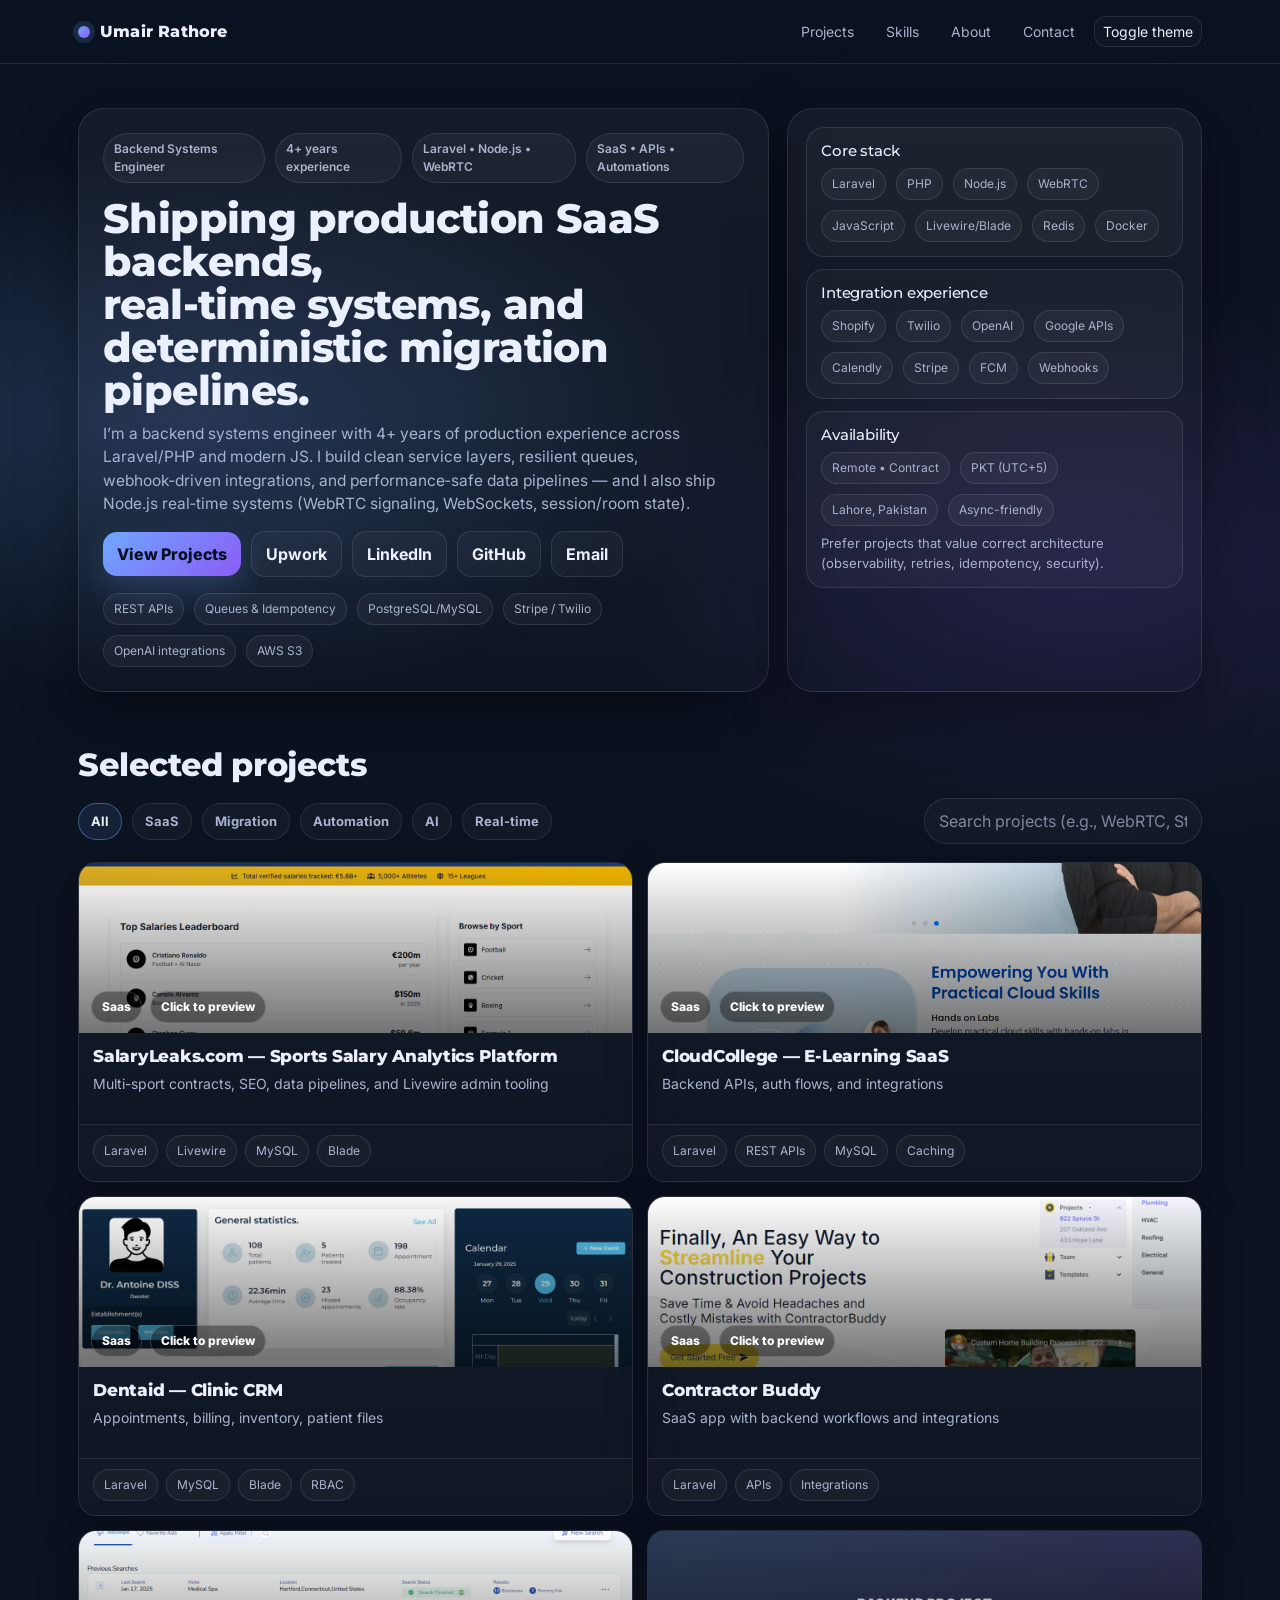
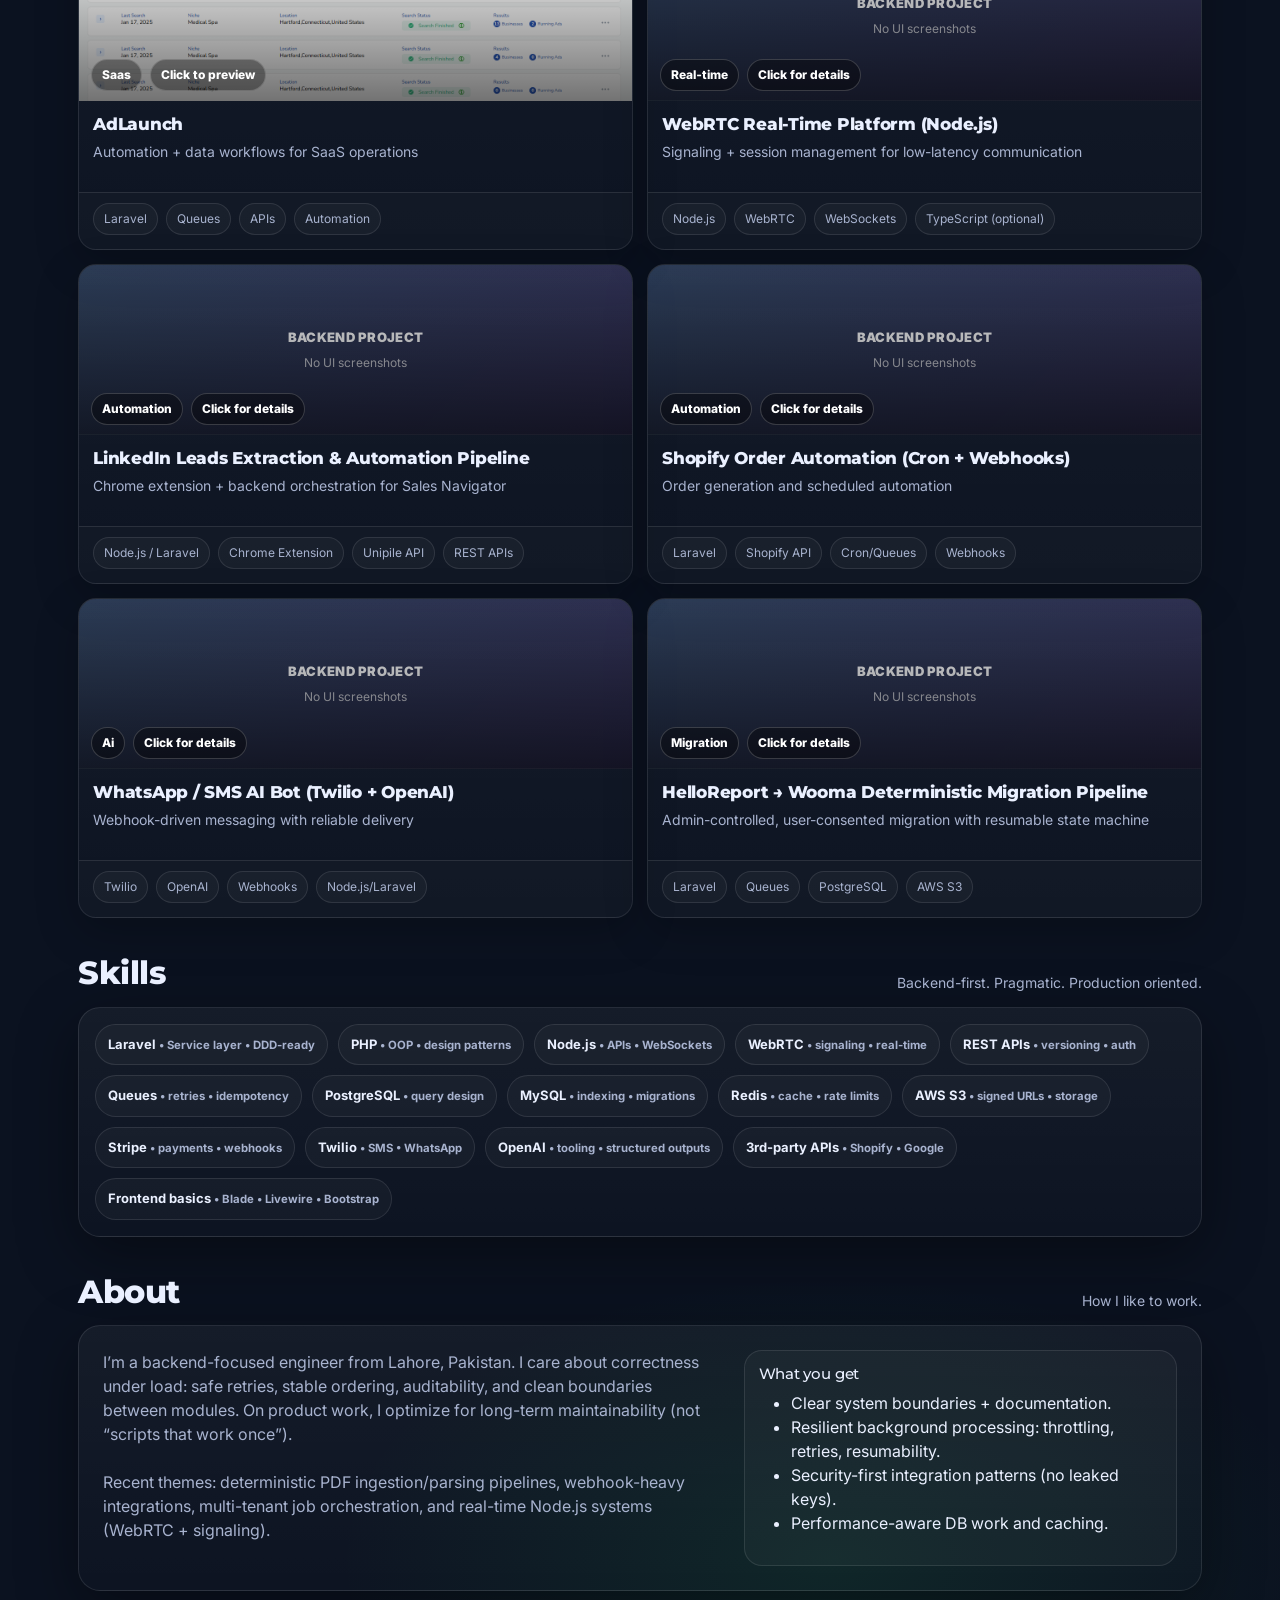
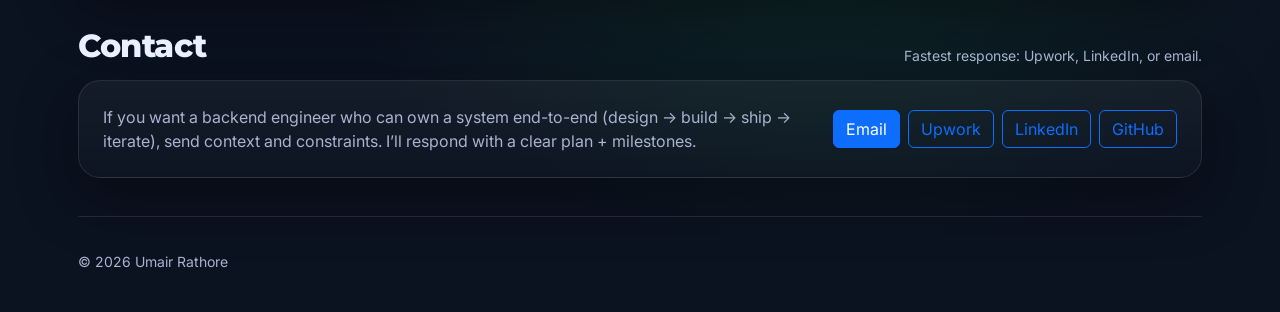
==== commit dce9c95c: "og cover image" ====
--- a/index.html
+++ b/index.html
@@ -16,6 +16,11 @@
     <meta property="og:site_name" content="Umair Rathore — Backend Systems Engineer" />
     <meta property="og:image" content="https://umairrathore.github.io/img/og-cover.png" />
     <meta property="og:url" content="https://umairrathore.github.io/" />
+
+    <meta property="og:image:width" content="1200" />
+    <meta property="og:image:height" content="630" />
+    <meta property="og:site_name" content="Umair Rathore" />
+
 
     <link rel="canonical" href="https://umairrathore.github.io/" />
 
@@ -918,6 +923,32 @@
             ]
         },
         {
+            id: "linkedin-leads-pipeline",
+            title: "LinkedIn Leads Extraction & Automation Pipeline",
+            subtitle: "Chrome extension + backend orchestration for Sales Navigator",
+            cover: "",
+            images: [],
+            desc: "A backend-driven lead extraction system built around a Chrome extension and third-party APIs to collect structured LinkedIn Sales Navigator lead data for sales and marketing workflows. The system focuses on controlled, user-initiated capture, data normalization, and safe rate-limited processing.",
+            bullets: [
+                "Chrome extension for user-initiated lead capture from Sales Navigator profiles.",
+                "Backend APIs to normalize, enrich, and export structured lead datasets.",
+                "Integration with Unipile API for LinkedIn session and identity handling.",
+                "Rate-limit aware workflows to reduce account risk and prevent throttling.",
+                "CSV and structured exports for CRM and outreach pipelines."
+            ],
+            tech: [
+                "Node.js / Laravel",
+                "Chrome Extension",
+                "Unipile API",
+                "REST APIs",
+                "Queues & Rate Limiting",
+                "CSV / Data Pipelines"
+            ],
+            cats: ["automation", "saas"],
+            links: []
+        },
+
+        {
             id: "shopify-bot",
             title: "Shopify Order Automation (Cron + Webhooks)",
             subtitle: "Order generation and scheduled automation",
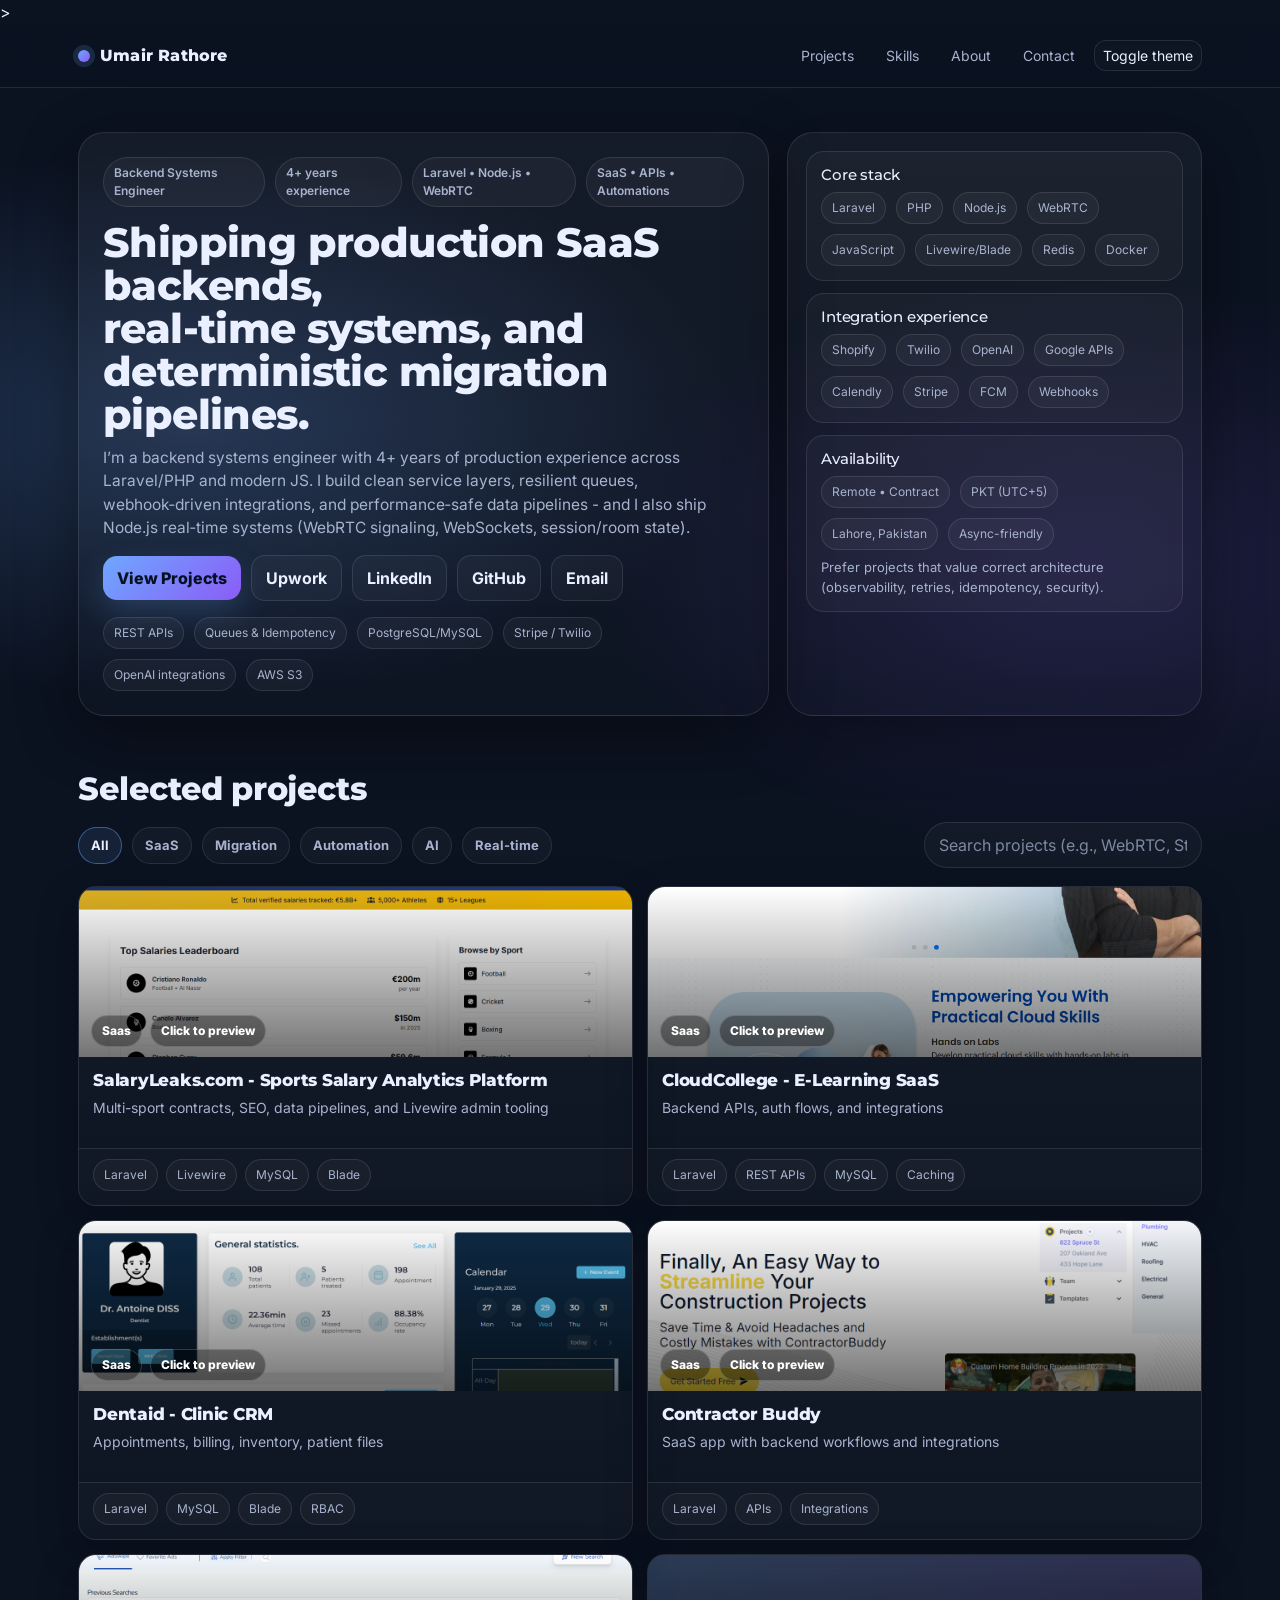
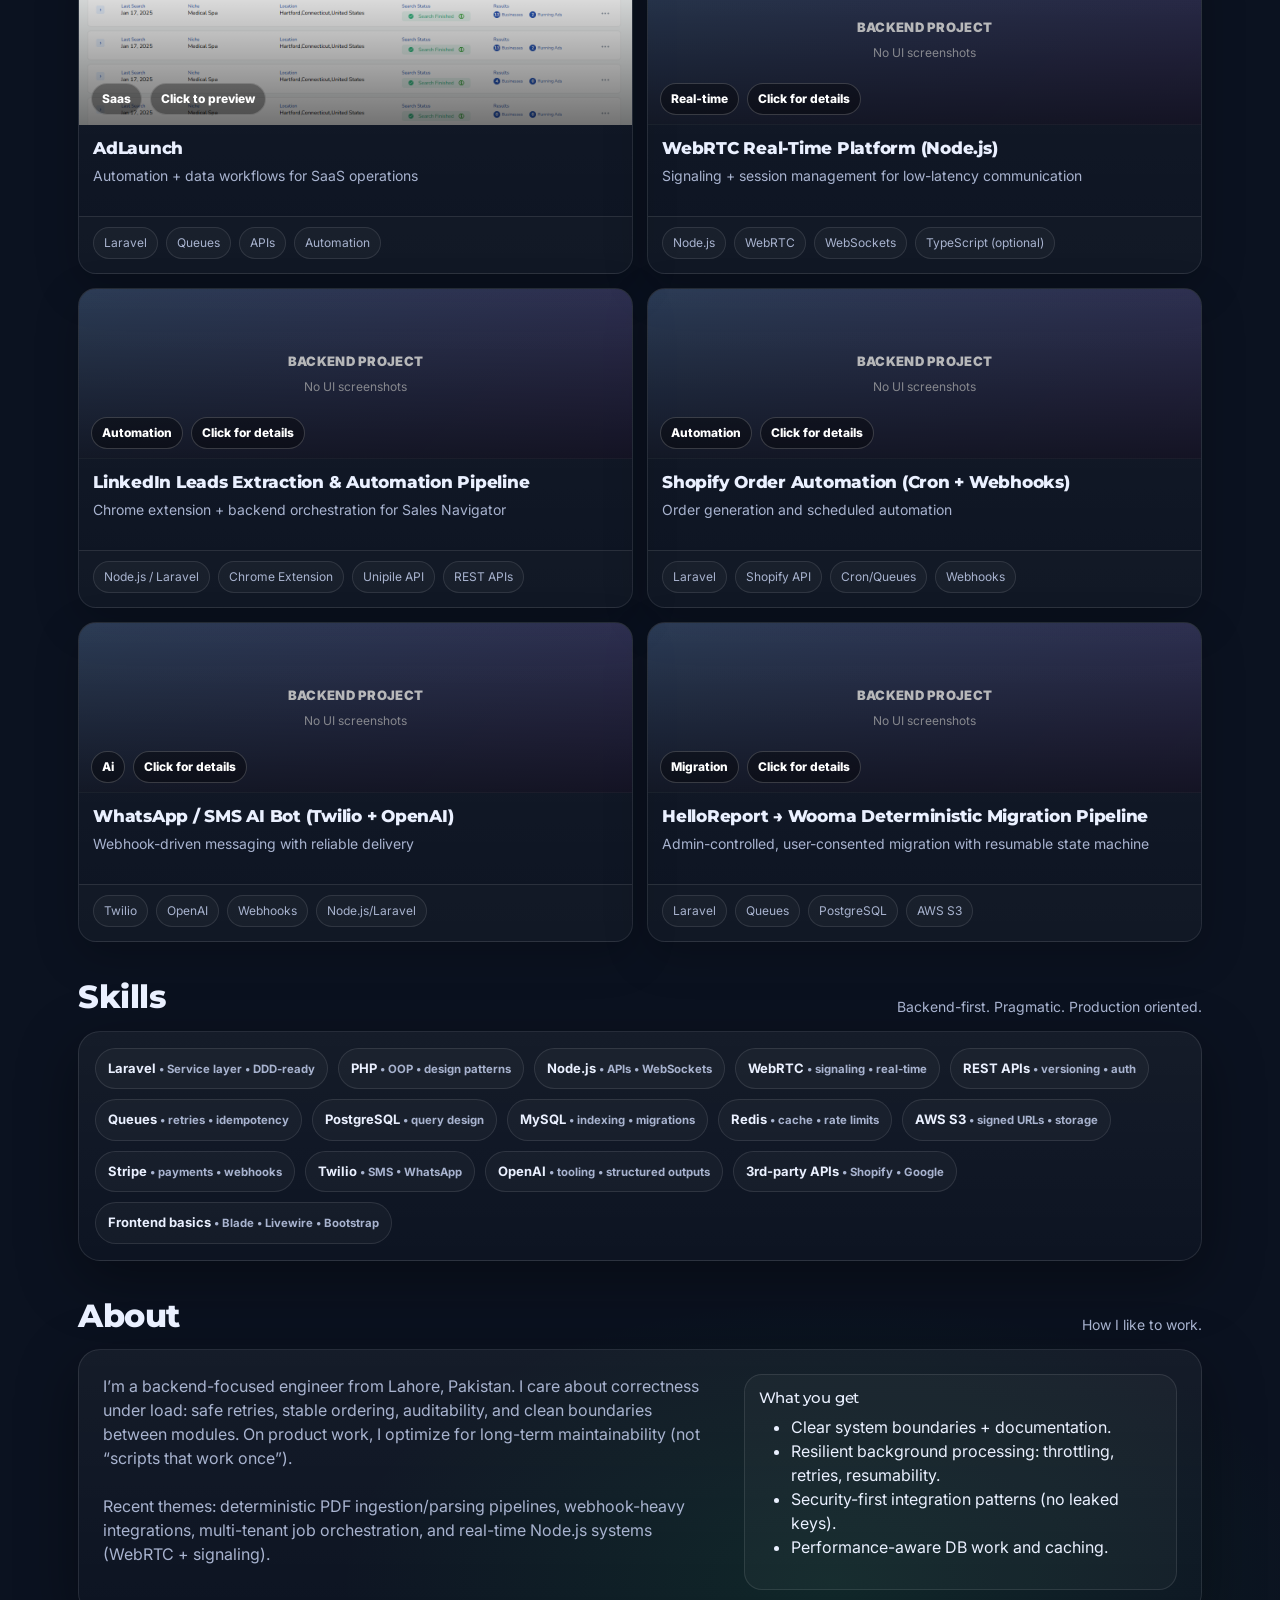
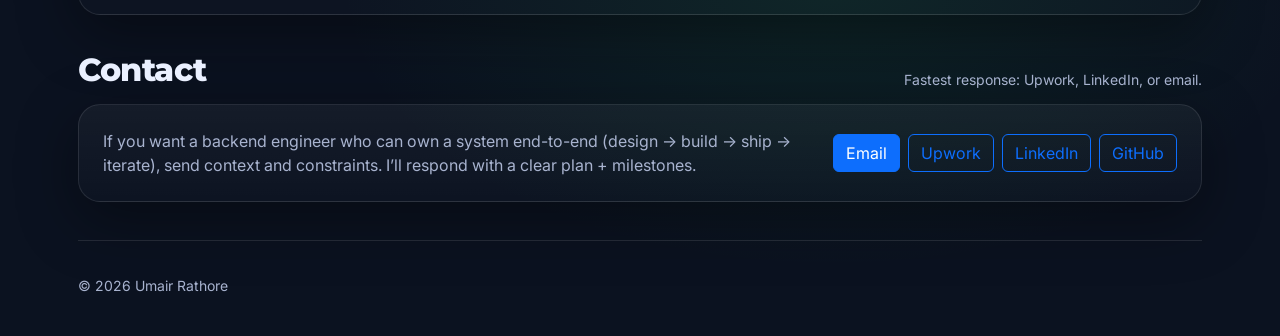
==== commit e96581e5: "og cover image" ====
--- a/index.html
+++ b/index.html
@@ -4,31 +4,30 @@
     <meta charset="utf-8" />
     <meta name="viewport" content="width=device-width, initial-scale=1" />
     <meta name="theme-color" content="#0b1220" />
-    <title>Umair Rathore — Backend Systems Engineer (Laravel • Node.js • WebRTC) • 4+ Years</title>
+    <title>Umair Rathore - Backend Systems Engineer (Laravel • Node.js • WebRTC) • 4+ Years</title>
     <meta name="description" content="Backend Systems Engineer building production SaaS platforms, APIs, real-time systems (WebRTC), automations, and deterministic data-migration pipelines. Laravel, Node.js, PostgreSQL/MySQL, Stripe, Twilio, OpenAI." />
     <meta name="keywords" content="Umair Rathore,Laravel,PHP,Node.js,WebRTC,SaaS,Backend Engineer,REST API,PostgreSQL,MySQL,Stripe,Twilio,OpenAI,Queues,Redis,S3" />
     <meta name="author" content="Umair Rathore" />
 
     <!-- Open Graph -->
-    <meta property="og:title" content="Umair Rathore — Backend Systems Engineer" />
-    <meta property="og:description" content="Laravel + Node.js backend engineer building SaaS, automations, real-time (WebRTC) and migration pipelines." />
+    <meta property="og:title" content="Umair Rathore - Backend Systems Engineer" />
+    <meta property="og:description" content="Laravel + Node.js backend engineer building SaaS, automations, real-time (WebRTC), and deterministic migration pipelines." />
     <meta property="og:type" content="website" />
-    <meta property="og:site_name" content="Umair Rathore — Backend Systems Engineer" />
-    <meta property="og:image" content="https://umairrathore.github.io/img/og-cover.png" />
-    <meta property="og:url" content="https://umairrathore.github.io/" />
-
+    <meta property="og:site_name" content="Umair Rathore - Backend Systems Engineer" />
+
+    <meta property="og:url" content="https://umairrathore.github.io/PortFolio/" />
+    <meta property="og:image" content="https://umairrathore.github.io/PortFolio/img/og-cover.png" />
     <meta property="og:image:width" content="1200" />
     <meta property="og:image:height" content="630" />
-    <meta property="og:site_name" content="Umair Rathore" />
-
-
-    <link rel="canonical" href="https://umairrathore.github.io/" />
+
+    <link rel="canonical" href="https://umairrathore.github.io/PortFolio/" />
 
     <!-- Twitter / X -->
     <meta name="twitter:card" content="summary_large_image" />
-    <meta name="twitter:title" content="Umair Rathore — Backend Systems Engineer" />
+    <meta name="twitter:title" content="Umair Rathore - Backend Systems Engineer" />
     <meta name="twitter:description" content="Laravel + Node.js backend engineer building SaaS, real-time systems, and migration pipelines." />
-    <meta name="twitter:image" content="https://umairrathore.github.io/img/og-cover.png" />
+    <meta name="twitter:image" content="https://umairrathore.github.io/PortFolio/img/og-cover.png" />
+    >
 
 
     <!-- Bootstrap 5 -->
@@ -537,7 +536,7 @@
                     real-time systems, and deterministic migration pipelines.
                 </h1>
                 <p class="sub">
-                    I’m a backend systems engineer with 4+ years of production experience across Laravel/PHP and modern JS. I build clean service layers, resilient queues, webhook‑driven integrations, and performance‑safe data pipelines — and I also ship Node.js real‑time systems (WebRTC signaling, WebSockets, session/room state).
+                    I’m a backend systems engineer with 4+ years of production experience across Laravel/PHP and modern JS. I build clean service layers, resilient queues, webhook‑driven integrations, and performance‑safe data pipelines - and I also ship Node.js real‑time systems (WebRTC signaling, WebSockets, session/room state).
                 </p>
 
                 <div class="cta-row">
@@ -713,7 +712,7 @@
     <footer>
         <div class="d-flex flex-wrap justify-content-between gap-2">
             <div>© <span id="year"></span> Umair Rathore
-<!--                — Built as a single-file GitHub Pages site.-->
+<!--                - Built as a single-file GitHub Pages site.-->
             </div>
 <!--            <div>Tip: replace the image URLs inside <code>projects</code> in the script to use your own screenshots.</div>-->
         </div>
@@ -755,7 +754,7 @@
 
             <div class="modal-footer">
 <!--                <div class="me-auto" style="color:var(&#45;&#45;muted); font-size:13px">-->
-<!--                    Preview images are placeholders — swap with your real screenshots anytime.-->
+<!--                    Preview images are placeholders - swap with your real screenshots anytime.-->
 <!--                </div>-->
                 <button type="button" class="btn btn-outline-light" style="border-color:var(--line); color:var(--text)" data-bs-dismiss="modal">Close</button>
             </div>
@@ -775,7 +774,7 @@
     const projects = [
         {
             id: "salaryleaks",
-            title: "SalaryLeaks.com — Sports Salary Analytics Platform",
+            title: "SalaryLeaks.com - Sports Salary Analytics Platform",
             subtitle: "Multi-sport contracts, SEO, data pipelines, and Livewire admin tooling",
             cover: "img/projects/salayrleaks/landing_page.png",
             images: [
@@ -798,7 +797,7 @@
         },
         {
             id: "cloudcollege",
-            title: "CloudCollege — E‑Learning SaaS",
+            title: "CloudCollege - E‑Learning SaaS",
             subtitle: "Backend APIs, auth flows, and integrations",
             cover: "img/projects/cloudcollege/landing_page.png",
             images: [
@@ -818,7 +817,7 @@
         },
         {
             id: "dentaid",
-            title: "Dentaid — Clinic CRM",
+            title: "Dentaid - Clinic CRM",
             subtitle: "Appointments, billing, inventory, patient files",
             cover: "img/projects/dentaid/dashboard.png",
             images: [
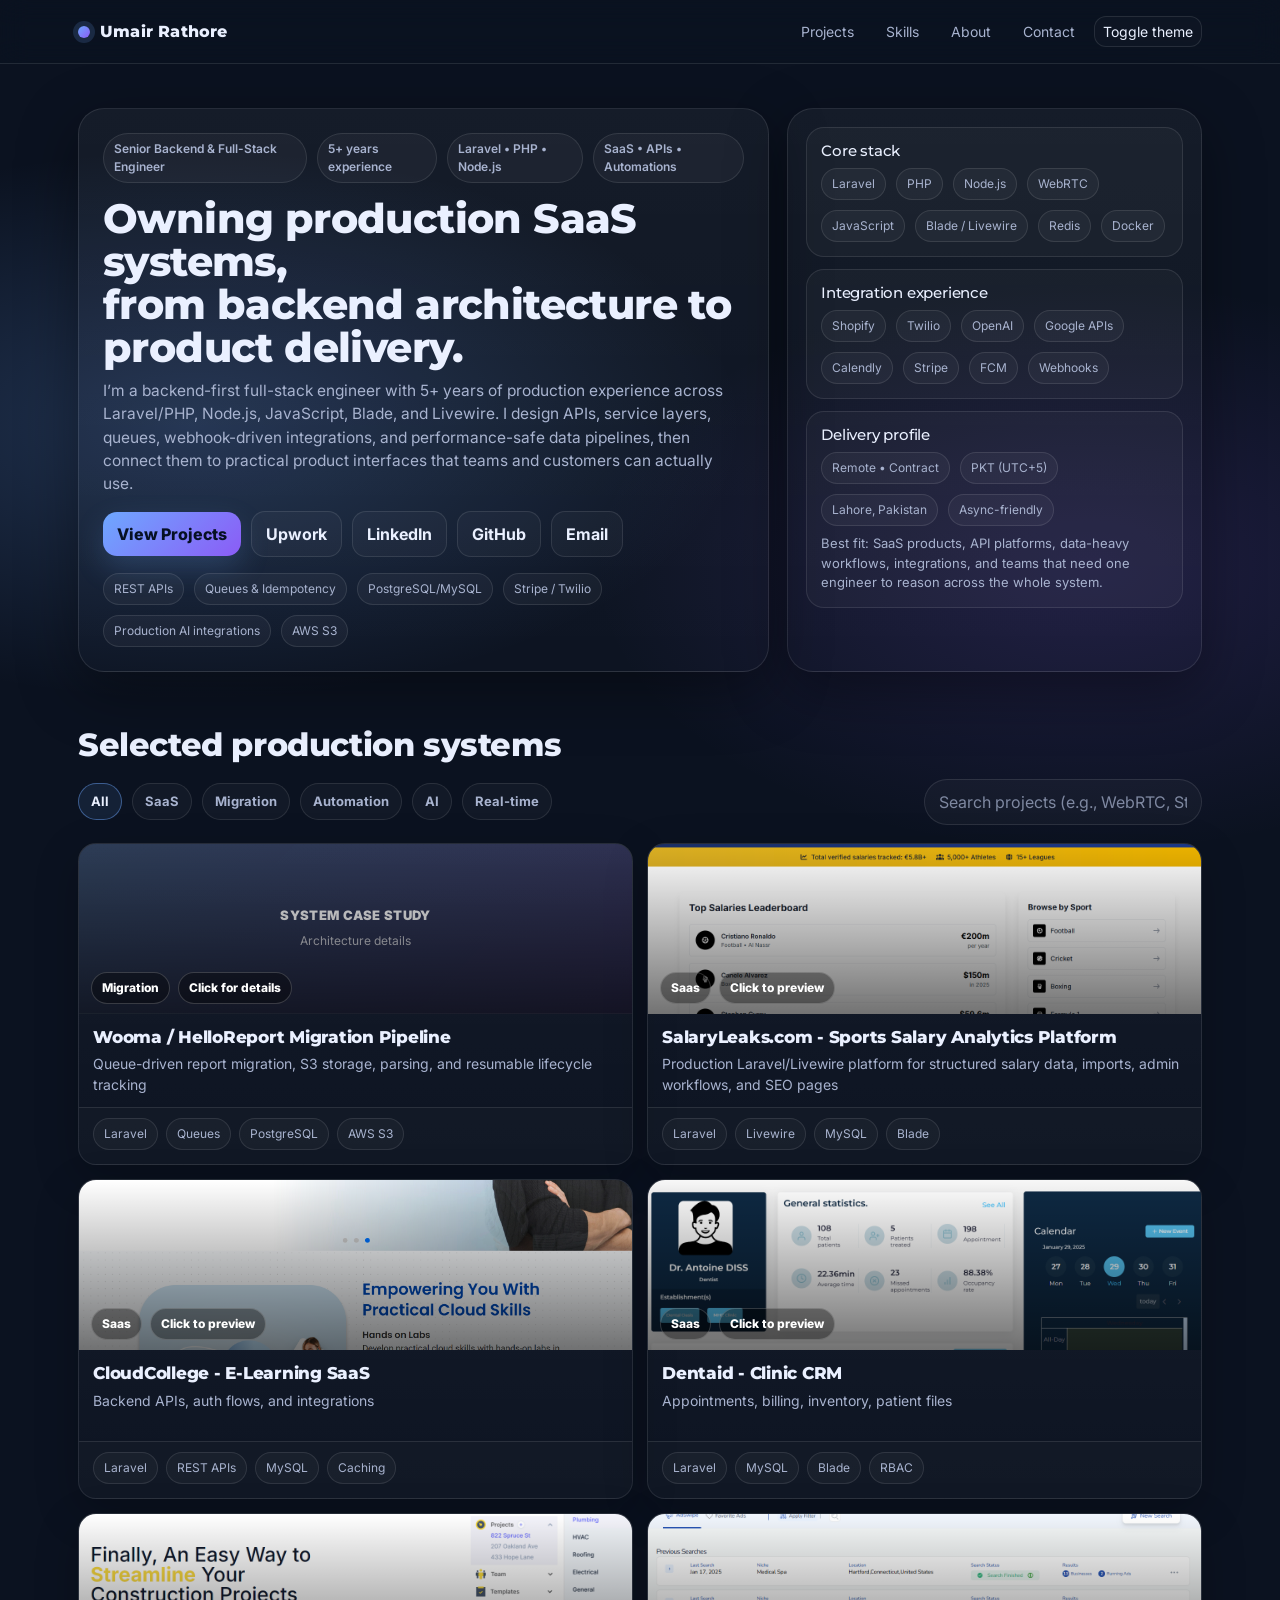
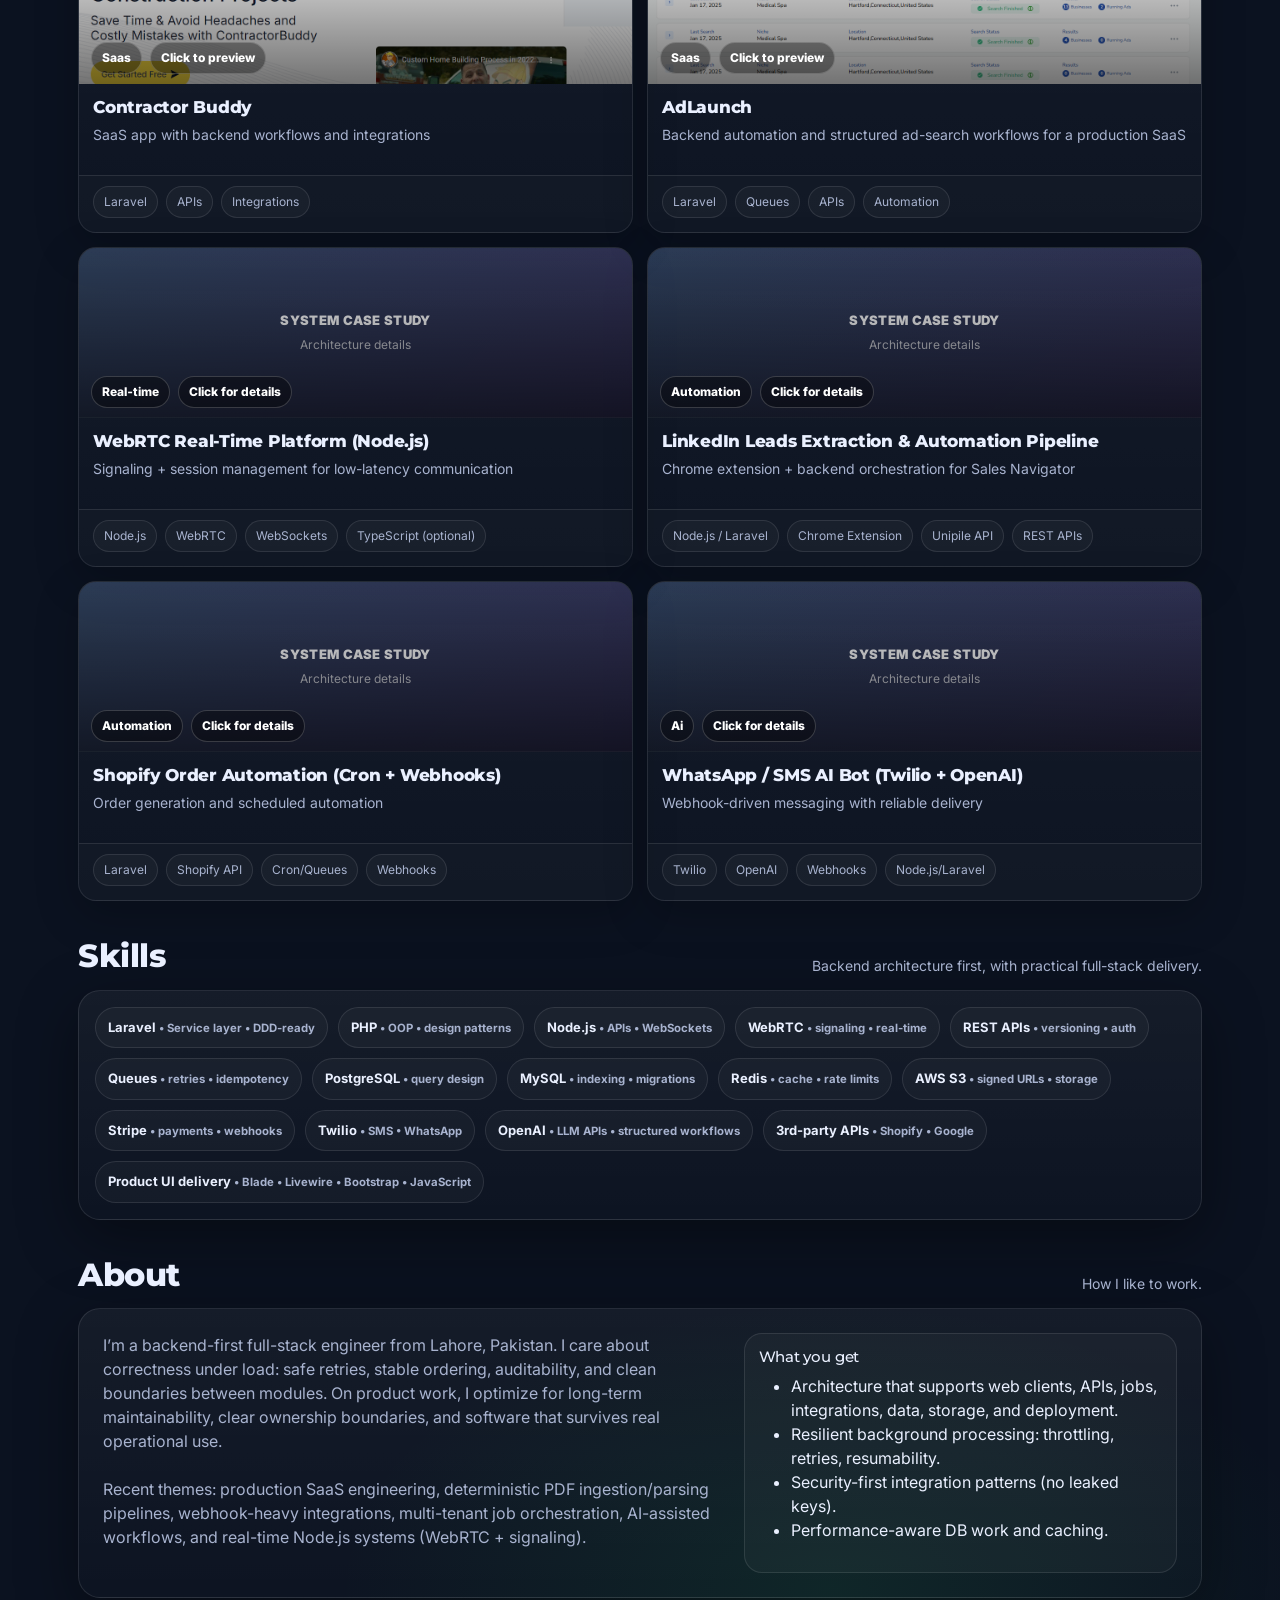
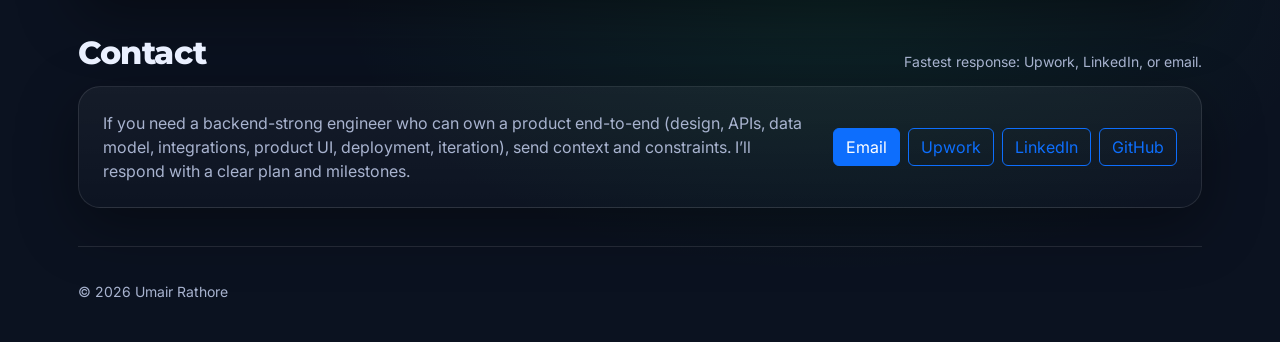
==== commit 0872c3b8: "Improve portfolio positioning and responsiveness" ====
--- a/index.html
+++ b/index.html
@@ -4,16 +4,16 @@
     <meta charset="utf-8" />
     <meta name="viewport" content="width=device-width, initial-scale=1" />
     <meta name="theme-color" content="#0b1220" />
-    <title>Umair Rathore - Backend Systems Engineer (Laravel • Node.js • WebRTC) • 4+ Years</title>
-    <meta name="description" content="Backend Systems Engineer building production SaaS platforms, APIs, real-time systems (WebRTC), automations, and deterministic data-migration pipelines. Laravel, Node.js, PostgreSQL/MySQL, Stripe, Twilio, OpenAI." />
+    <title>Umair Rathore - Senior Backend & Full-Stack Engineer • Laravel SaaS, APIs, Automation • 5+ Years</title>
+    <meta name="description" content="Senior Backend & Full-Stack Engineer building production SaaS platforms, APIs, queues, integrations, automation pipelines, and data-intensive systems. Laravel, PHP, Node.js, PostgreSQL/MySQL, Redis, Stripe, Twilio, OpenAI, AWS S3." />
     <meta name="keywords" content="Umair Rathore,Laravel,PHP,Node.js,WebRTC,SaaS,Backend Engineer,REST API,PostgreSQL,MySQL,Stripe,Twilio,OpenAI,Queues,Redis,S3" />
     <meta name="author" content="Umair Rathore" />
 
     <!-- Open Graph -->
-    <meta property="og:title" content="Umair Rathore - Backend Systems Engineer" />
-    <meta property="og:description" content="Laravel + Node.js backend engineer building SaaS, automations, real-time (WebRTC), and deterministic migration pipelines." />
+    <meta property="og:title" content="Umair Rathore - Senior Backend & Full-Stack Engineer" />
+    <meta property="og:description" content="Backend-first full-stack engineer building SaaS products, APIs, integrations, automations, real-time systems, and deterministic migration pipelines." />
     <meta property="og:type" content="website" />
-    <meta property="og:site_name" content="Umair Rathore - Backend Systems Engineer" />
+    <meta property="og:site_name" content="Umair Rathore - Senior Backend & Full-Stack Engineer" />
 
     <meta property="og:url" content="https://umairrathore.github.io/PortFolio/" />
     <meta property="og:image" content="https://umairrathore.github.io/PortFolio/img/og-cover.png" />
@@ -24,11 +24,9 @@
 
     <!-- Twitter / X -->
     <meta name="twitter:card" content="summary_large_image" />
-    <meta name="twitter:title" content="Umair Rathore - Backend Systems Engineer" />
-    <meta name="twitter:description" content="Laravel + Node.js backend engineer building SaaS, real-time systems, and migration pipelines." />
+    <meta name="twitter:title" content="Umair Rathore - Senior Backend & Full-Stack Engineer" />
+    <meta name="twitter:description" content="Backend-first full-stack engineer building SaaS products, APIs, integrations, automations, and real-time systems." />
     <meta name="twitter:image" content="https://umairrathore.github.io/PortFolio/img/og-cover.png" />
-    >
-
 
     <!-- Bootstrap 5 -->
     <link href="https://cdn.jsdelivr.net/npm/bootstrap@5.3.3/dist/css/bootstrap.min.css" rel="stylesheet"
@@ -490,6 +488,54 @@
             .carousel-item img{height: 260px;}
             .search{min-width: 160px;}
         }
+
+
+        @media (max-width: 768px){
+            .wrap{padding:0 14px}
+            .topbar-inner{align-items:flex-start; flex-direction:column}
+            .topbar-inner > .d-flex{width:100%; flex-direction:column; align-items:stretch !important}
+            .navlinks{display:grid; grid-template-columns:repeat(4, minmax(0, 1fr)); width:100%; gap:6px}
+            .navlinks a{text-align:center; padding:8px 6px; font-size:13px}
+            #themeBtn{width:100%; margin-top:2px}
+            .hero{padding:24px 0 8px}
+            .hero-left,.hero-right{padding:16px}
+            .kicker{display:flex; flex-wrap:wrap; gap:8px}
+            h1{font-size:clamp(30px, 9vw, 38px); line-height:1.08; letter-spacing:-.2px}
+            .sub{font-size:15px; max-width:none}
+            .cta-row{display:grid; grid-template-columns:1fr 1fr; gap:8px}
+            .cta-row a{justify-content:center; min-height:42px; text-align:center}
+            .btn-brand{grid-column:1 / -1}
+            .section-title{display:block}
+            .section-title p{margin-top:6px}
+            .filters{display:grid; grid-template-columns:1fr 1fr; gap:8px}
+            .chip{text-align:center; padding:9px 10px}
+            .search{grid-column:1 / -1; margin-left:0; min-width:0; width:100%}
+            .proj{min-height:0}
+            .thumb{height:150px}
+            .proj-tags{gap:6px}
+            .t{white-space:normal}
+            .skills{display:grid; grid-template-columns:1fr; gap:8px}
+            .skill{border-radius:14px; line-height:1.35}
+            .modal-dialog{margin:10px}
+            .modal-body{padding:14px}
+            .carousel-item img{height:220px; object-fit:contain; background:rgba(255,255,255,.03)}
+        }
+
+        @media (max-width: 430px){
+            .wrap{padding:0 12px}
+            .brand span:last-child{font-size:15px}
+            .navlinks{grid-template-columns:repeat(2, minmax(0, 1fr))}
+            .hero-left,.hero-right{padding:14px; border-radius:18px}
+            .pill,.kv .tag,.badge-pill{font-size:11px}
+            .cta-row{grid-template-columns:1fr}
+            .btn-brand{grid-column:auto}
+            .filters{grid-template-columns:1fr}
+            .thumb{height:138px}
+            .proj-title{font-size:16px}
+            .proj-desc{font-size:13.5px}
+            .p-card.p-4{padding:16px !important}
+            .col-lg-4.d-flex{justify-content:flex-start !important}
+        }
     </style>
 </head>
 
@@ -504,7 +550,7 @@
             </a>
 
             <div class="d-flex align-items-center gap-2">
-                <div class="navlinks d-none d-md-flex">
+                <div class="navlinks">
                     <a href="#projects">Projects</a>
                     <a href="#skills">Skills</a>
                     <a href="#about">About</a>
@@ -525,18 +571,18 @@
         <div class="hero-grid">
             <div class="p-card hero-left">
                 <div class="kicker">
-                    <span class="pill">Backend Systems Engineer</span>
-                    <span class="pill">4+ years experience</span>
-                    <span class="pill">Laravel • Node.js • WebRTC</span>
+                    <span class="pill">Senior Backend &amp; Full-Stack Engineer</span>
+                    <span class="pill">5+ years experience</span>
+                    <span class="pill">Laravel • PHP • Node.js</span>
                     <span class="pill">SaaS • APIs • Automations</span>
                 </div>
 
                 <h1>
-                    Shipping production SaaS backends,<br>
-                    real-time systems, and deterministic migration pipelines.
+                    Owning production SaaS systems,<br>
+                    from backend architecture to product delivery.
                 </h1>
                 <p class="sub">
-                    I’m a backend systems engineer with 4+ years of production experience across Laravel/PHP and modern JS. I build clean service layers, resilient queues, webhook‑driven integrations, and performance‑safe data pipelines - and I also ship Node.js real‑time systems (WebRTC signaling, WebSockets, session/room state).
+                    I’m a backend-first full-stack engineer with 5+ years of production experience across Laravel/PHP, Node.js, JavaScript, Blade, and Livewire. I design APIs, service layers, queues, webhook-driven integrations, and performance-safe data pipelines, then connect them to practical product interfaces that teams and customers can actually use.
                 </p>
 
                 <div class="cta-row">
@@ -552,7 +598,7 @@
                     <span class="tag">Queues & Idempotency</span>
                     <span class="tag">PostgreSQL/MySQL</span>
                     <span class="tag">Stripe / Twilio</span>
-                    <span class="tag">OpenAI integrations</span>
+                    <span class="tag">Production AI integrations</span>
                     <span class="tag">AWS S3</span>
                 </div>
             </div>
@@ -566,7 +612,7 @@
                         <span class="tag">Node.js</span>
                         <span class="tag">WebRTC</span>
                         <span class="tag">JavaScript</span>
-                        <span class="tag">Livewire/Blade</span>
+                        <span class="tag">Blade / Livewire</span>
                         <span class="tag">Redis</span>
                         <span class="tag">Docker</span>
                     </div>
@@ -587,7 +633,7 @@
                 </div>
 
                 <div class="mini">
-                    <h3>Availability</h3>
+                    <h3>Delivery profile</h3>
                     <div class="kv">
                         <span class="tag">Remote • Contract</span>
                         <span class="tag">PKT (UTC+5)</span>
@@ -595,7 +641,7 @@
                         <span class="tag">Async-friendly</span>
                     </div>
                     <div class="mt-2" style="color:var(--muted); font-size:13px">
-                        Prefer projects that value correct architecture (observability, retries, idempotency, security).
+                        Best fit: SaaS products, API platforms, data-heavy workflows, integrations, and teams that need one engineer to reason across the whole system.
                     </div>
                 </div>
             </div>
@@ -605,7 +651,7 @@
     <!-- Projects -->
     <section id="projects">
         <div class="section-title">
-            <h2>Selected projects</h2>
+            <h2>Selected production systems</h2>
 <!--            <p>Click a card for an Upwork-style image preview + details.</p>-->
         </div>
 
@@ -629,7 +675,7 @@
     <section id="skills">
         <div class="section-title">
             <h2>Skills</h2>
-            <p>Backend-first. Pragmatic. Production oriented.</p>
+            <p>Backend architecture first, with practical full-stack delivery.</p>
         </div>
 
         <div class="p-card p-3" style="border-radius:22px">
@@ -646,9 +692,9 @@
                 <span class="skill">AWS S3 <small>• signed URLs • storage</small></span>
                 <span class="skill">Stripe <small>• payments • webhooks</small></span>
                 <span class="skill">Twilio <small>• SMS • WhatsApp</small></span>
-                <span class="skill">OpenAI <small>• tooling • structured outputs</small></span>
+                <span class="skill">OpenAI <small>• LLM APIs • structured workflows</small></span>
                 <span class="skill">3rd‑party APIs <small>• Shopify • Google</small></span>
-                <span class="skill">Frontend basics <small>• Blade • Livewire • Bootstrap</small></span>
+                <span class="skill">Product UI delivery <small>• Blade • Livewire • Bootstrap • JavaScript</small></span>
             </div>
         </div>
     </section>
@@ -664,18 +710,17 @@
             <div class="row g-4">
                 <div class="col-lg-7">
                     <div style="color:var(--muted)">
-                        I’m a backend-focused engineer from Lahore, Pakistan. I care about correctness under load: safe retries, stable ordering,
-                        auditability, and clean boundaries between modules. On product work, I optimize for long-term maintainability (not “scripts that work once”).
+                        I’m a backend-first full-stack engineer from Lahore, Pakistan. I care about correctness under load: safe retries, stable ordering,
+                        auditability, and clean boundaries between modules. On product work, I optimize for long-term maintainability, clear ownership boundaries, and software that survives real operational use.
                         <br/><br/>
-                        Recent themes: deterministic PDF ingestion/parsing pipelines, webhook-heavy integrations, multi-tenant job orchestration,
-                        and real-time Node.js systems (WebRTC + signaling).
+                        Recent themes: production SaaS engineering, deterministic PDF ingestion/parsing pipelines, webhook-heavy integrations, multi-tenant job orchestration, AI-assisted workflows, and real-time Node.js systems (WebRTC + signaling).
                     </div>
                 </div>
                 <div class="col-lg-5">
                     <div class="mini" style="margin:0">
                         <h3>What you get</h3>
                         <ul class="bullets">
-                            <li>Clear system boundaries + documentation.</li>
+                            <li>Architecture that supports web clients, APIs, jobs, integrations, data, storage, and deployment.</li>
                             <li>Resilient background processing: throttling, retries, resumability.</li>
                             <li>Security-first integration patterns (no leaked keys).</li>
                             <li>Performance-aware DB work and caching.</li>
@@ -696,8 +741,7 @@
         <div class="p-card p-4" style="border-radius:22px">
             <div class="row g-3 align-items-center">
                 <div class="col-lg-8" style="color:var(--muted)">
-                    If you want a backend engineer who can own a system end-to-end (design → build → ship → iterate),
-                    send context and constraints. I’ll respond with a clear plan + milestones.
+                    If you need a backend-strong engineer who can own a product end-to-end (design, APIs, data model, integrations, product UI, deployment, iteration), send context and constraints. I’ll respond with a clear plan and milestones.
                 </div>
                 <div class="col-lg-4 d-flex gap-2 justify-content-lg-end flex-wrap">
                     <a class="btn btn-primary" href="mailto:contactusr22@gmail.com">Email</a>
@@ -773,20 +817,37 @@
     // ---------------------------
     const projects = [
         {
+            id: "wooma-migration",
+            title: "Wooma / HelloReport Migration Pipeline",
+            subtitle: "Queue-driven report migration, S3 storage, parsing, and resumable lifecycle tracking",
+            cover: "",
+            images: [],
+            desc: "A system-grade ingestion pipeline to migrate large historical report datasets from HelloReport into Wooma. The pipeline runs fully server-side using session cookies, paginated discovery, deterministic PDF acquisition, strict JSON mapping, and idempotent lifecycle tracking (PENDING → DOWNLOADING → IMPORTED/FAILED).",
+            bullets: [
+                "Queue-driven: throttling, retries, resumability, and reconciliation to prevent silent skips.",
+                "Supports concurrent users and long-running migrations (users can close their PCs).",
+                "PDF storage via S3; deterministic parsing (no OCR) with strict schema mapping to Wooma JSON.",
+                "Traffic-safe profile: per-user + global rate limits."
+            ],
+            tech: ["Laravel", "Queues", "PostgreSQL", "AWS S3", "Redis", "HTTP client", "PDF parsing"],
+            cats: ["migration", "automation", "saas"],
+            links: []
+        },
+        {
             id: "salaryleaks",
             title: "SalaryLeaks.com - Sports Salary Analytics Platform",
-            subtitle: "Multi-sport contracts, SEO, data pipelines, and Livewire admin tooling",
+            subtitle: "Production Laravel/Livewire platform for structured salary data, imports, admin workflows, and SEO pages",
             cover: "img/projects/salayrleaks/landing_page.png",
             images: [
                 "img/projects/salayrleaks/landing_page.png",
                 "img/projects/salayrleaks/admin_portal.png",
                 "img/projects/salayrleaks/player_information_page.png"
             ],
-            desc: "A sports-data platform that models salaries/contracts across multiple sports (including fight-based earnings), with admin tooling for CRUD + CSV imports, and a public site optimized for SEO and discoverability.",
+            desc: "A production sports-data platform that models salaries and contracts across multiple sports, including fight-based earnings. The engineering work spans structured data modeling, Livewire admin workflows, CSV ingestion, public SEO routes, and maintainable Laravel domain boundaries.",
             bullets: [
                 "Livewire admin components: players, multi-contract handling, fight earnings, and CSV uploads.",
                 "Domain separation per sport + shared contract services where appropriate.",
-                "Currency display logic and compact salary formatting.",
+                "Currency display logic, compact salary formatting, caching, and public pages designed around structured datasets.",
                 "SEO-focused pages: league/team/player routes, sitemaps, and structured content."
             ],
             tech: ["Laravel", "Livewire", "MySQL", "Blade", "Caching", "SEO"],
@@ -805,7 +866,7 @@
                 "img/projects/cloudcollege/dashboard.png",
                 "img/projects/cloudcollege/courses_listing.png"
             ],
-            desc: "A production SaaS for online learning workflows. I work on backend APIs, authentication flows, and integrations to support stable course delivery and admin operations.",
+            desc: "An e-learning SaaS with course, quiz, dashboard, and admin workflows. Repository evidence supports backend APIs, authentication/session work, MySQL data handling, caching, and integration support for stable course delivery.",
             bullets: [
                 "Auth + session flows and secure API endpoints.",
                 "Integrations with third-party services where needed.",
@@ -825,7 +886,7 @@
                 "img/projects/dentaid/appointments_calender.png",
                 "img/projects/dentaid/Consultation.png"
             ],
-            desc: "A clinic management CRM tracking appointments, consultations, patient files, clinic inventory, billing, treatment statistics, and users. Built with a strong emphasis on CRUD correctness and operational workflows.",
+            desc: "A clinic CRM covering appointments, consultations, patient records, inventory, billing, treatment plans, statistics, and user access. It demonstrates full-stack Laravel delivery around operational workflows, RBAC, and database-backed admin screens.",
             bullets: [
                 "Patient record + appointment lifecycle handling.",
                 "Billing and inventory modules supporting clinic operations.",
@@ -847,11 +908,11 @@
                 "img/projects/contractorbuddy/projects_listing.png",
                 "img/projects/contractorbuddy/project_summary.png"
             ],
-            desc: "A SaaS product where I contributed backend engineering and integration work, focusing on stable APIs and clean data handling.",
+            desc: "A contractor workflow SaaS where the supported evidence points to backend engineering, project/task data flows, and integration work. The project is useful as a production SaaS example, but needs more detail before making stronger claims about architecture or scale.",
             bullets: [
                 "Backend-first development with reliable API flows.",
                 "Integrations and automation tasks.",
-                "Maintainable Laravel patterns and structured code."
+                "Project summary and task workflow screens backed by structured Laravel code."
             ],
             tech: ["Laravel", "APIs", "Integrations"],
             cats: ["saas"],
@@ -862,18 +923,18 @@
         {
             id: "adlaunch",
             title: "AdLaunch",
-            subtitle: "Automation + data workflows for SaaS operations",
+            subtitle: "Backend automation and structured ad-search workflows for a production SaaS",
             cover: "img/projects/adluanch/home_page.png",
             images: [
                 "img/projects/adluanch/home_page.png",
                 "img/projects/adluanch/search_for_category.png",
                 "img/projects/adluanch/searched_Ads_details.png"
             ],
-            desc: "Worked on backend workflows and automation for a SaaS product, focusing on API integrations and data correctness.",
+            desc: "A production SaaS application where the backend work focused on automation, API-driven workflows, and reliable data handling around ad search and saved results. The current repository evidence supports Laravel queues, APIs, and automation, but not a stronger claim about the exact AI/content-generation scope.",
             bullets: [
-                "API integration + background job automation.",
-                "Data cleanup and structured processing.",
-                "Performance-safe backend patterns."
+                "API integration and background job automation for repeatable ad-search workflows.",
+                "Structured processing around searched ads, details, and saved/favorite results.",
+                "Production-oriented Laravel patterns for reliability and maintainability."
             ],
             tech: ["Laravel", "Queues", "APIs", "Automation"],
             cats: ["saas", "automation"],
@@ -896,7 +957,7 @@
             "Stable backend patterns and CRUD flows.",
             "Production deployment and maintenance experience."
           ],
-          tech: ["Laravel", "MySQL", "Frontend basics"],
+          tech: ["Laravel", "MySQL", "Product UI delivery"],
           cats: ["saas"],
           links: [
             { label: "http://beezjobs.com", url: "http://beezjobs.com" }
@@ -913,7 +974,7 @@
                 "WebRTC signaling (offer/answer/ICE) with room + participant state.",
                 "WebSocket transport and guarded reconnection flows.",
                 "Backpressure-safe messaging and basic observability hooks.",
-                "Designed to evolve into SFU/MCU integrations if needed."
+                "Backend architecture transferable to call, streaming, or collaborative clients without claiming mobile specialization."
             ],
             tech: ["Node.js", "WebRTC", "WebSockets", "TypeScript (optional)", "Redis (optional)"],
             cats: ["realtime", "saas"],
@@ -969,7 +1030,7 @@
             subtitle: "Webhook-driven messaging with reliable delivery",
             cover: "",
             images: [],
-            desc: "An AI-enabled messaging bot built around Twilio webhooks. Focused on correct webhook response handling, async AI calls, and reliable real-time message delivery.",
+            desc: "Production-style AI integration work around Twilio webhooks and OpenAI calls. The emphasis is software reliability: validating incoming webhooks, orchestrating async LLM calls, logging failures, and preserving delivery behavior.",
             bullets: [
                 "Twilio webhook handling with strict request validation.",
                 "Async AI orchestration with delivery guarantees.",
@@ -979,25 +1040,7 @@
             cats: ["ai", "automation"],
             links: []
         },
-        {
-            id: "wooma-migration",
-            title: "HelloReport → Wooma Deterministic Migration Pipeline",
-            subtitle: "Admin-controlled, user-consented migration with resumable state machine",
-            cover: "",
-            images: [],
-            desc: "A system-grade ingestion pipeline to migrate large historical report datasets from HelloReport into Wooma. The pipeline runs fully server-side using session cookies, paginated discovery, deterministic PDF acquisition, strict JSON mapping, and idempotent lifecycle tracking (PENDING → DOWNLOADING → IMPORTED/FAILED).",
-            bullets: [
-                "Queue-driven: throttling, retries, resumability, and reconciliation to prevent silent skips.",
-                "Supports concurrent users and long-running migrations (users can close their PCs).",
-                "PDF storage via S3; deterministic parsing (no OCR) with strict schema mapping to Wooma JSON.",
-                "Traffic-safe profile: per-user + global rate limits."
-            ],
-            tech: ["Laravel", "Queues", "PostgreSQL", "AWS S3", "Redis", "HTTP client", "PDF parsing"],
-            cats: ["migration", "automation", "saas"],
-            links: [
-                { label: "Architecture notes (private)", url: "#" }
-            ]
-        }
+
     ];
 
     // ---------------------------
@@ -1035,8 +1078,8 @@
                  background: linear-gradient(135deg, rgba(110,168,255,.18), rgba(139,92,246,.16));
                  border-bottom:1px solid rgba(255,255,255,.08);">
              <div style="text-align:center; padding:14px 16px">
-               <div style="font-weight:900; letter-spacing:.3px; font-size:13px; color:rgba(255,255,255,.92)">BACKEND PROJECT</div>
-               <div style="margin-top:6px; font-size:12px; color:rgba(255,255,255,.72)">No UI screenshots</div>
+               <div style="font-weight:900; letter-spacing:.3px; font-size:13px; color:rgba(255,255,255,.92)">SYSTEM CASE STUDY</div>
+               <div style="margin-top:6px; font-size:12px; color:rgba(255,255,255,.72)">Architecture details</div>
              </div>
            </div>`;
 
@@ -1106,8 +1149,14 @@
         pmTech.innerHTML = (p.tech || []).map(t => `<span class="tag">${escapeHtml(t)}</span>`).join("");
         pmCats.innerHTML = (p.cats || []).map(c => `<span class="tag">${escapeHtml(c)}</span>`).join("");
 
-        // Build carousel (Upwork-ish preview)
-        const imgs = (p.images && p.images.length) ? p.images : [p.cover];
+        // Build carousel only when screenshots exist.
+        const imgs = (p.images && p.images.length) ? p.images.filter(Boolean) : (p.cover ? [p.cover] : []);
+        if(!imgs.length){
+            pmCarouselWrap.innerHTML = `<div class="mini" style="margin:0 0 12px">
+              <h3>Architecture-focused case study</h3>
+              <div style="color:var(--muted); font-size:14px">No public screenshots are included for this system, so the detail view focuses on the engineering scope, constraints, and implementation.</div>
+            </div>`;
+        } else {
         const carouselId = "pmCarousel";
         const indicators = imgs.map((_, i) =>
             `<button type="button" data-bs-target="#${carouselId}" data-bs-slide-to="${i}" ${i===0?'class="active" aria-current="true"':''} aria-label="Slide ${i+1}"></button>`
@@ -1133,6 +1182,7 @@
           </button>
         </div>
       `;
+        }
 
         modal.show();
     }
@@ -1203,8 +1253,8 @@
             "https://github.com/UmairRathore",
             "https://www.upwork.com/freelancers/~0189e2b25fac579624"
         ],
-        "jobTitle": "Backend Systems Engineer",
-        "knowsAbout": ["Laravel", "Node.js", "WebRTC", "SaaS", "APIs"]
+        "jobTitle": "Senior Backend & Full-Stack Engineer",
+        "knowsAbout": ["Laravel", "PHP", "Node.js", "SaaS", "REST APIs", "Queues", "Redis", "PostgreSQL", "MySQL", "OpenAI integrations", "Automation", "WebRTC"]
     }
 </script>
 
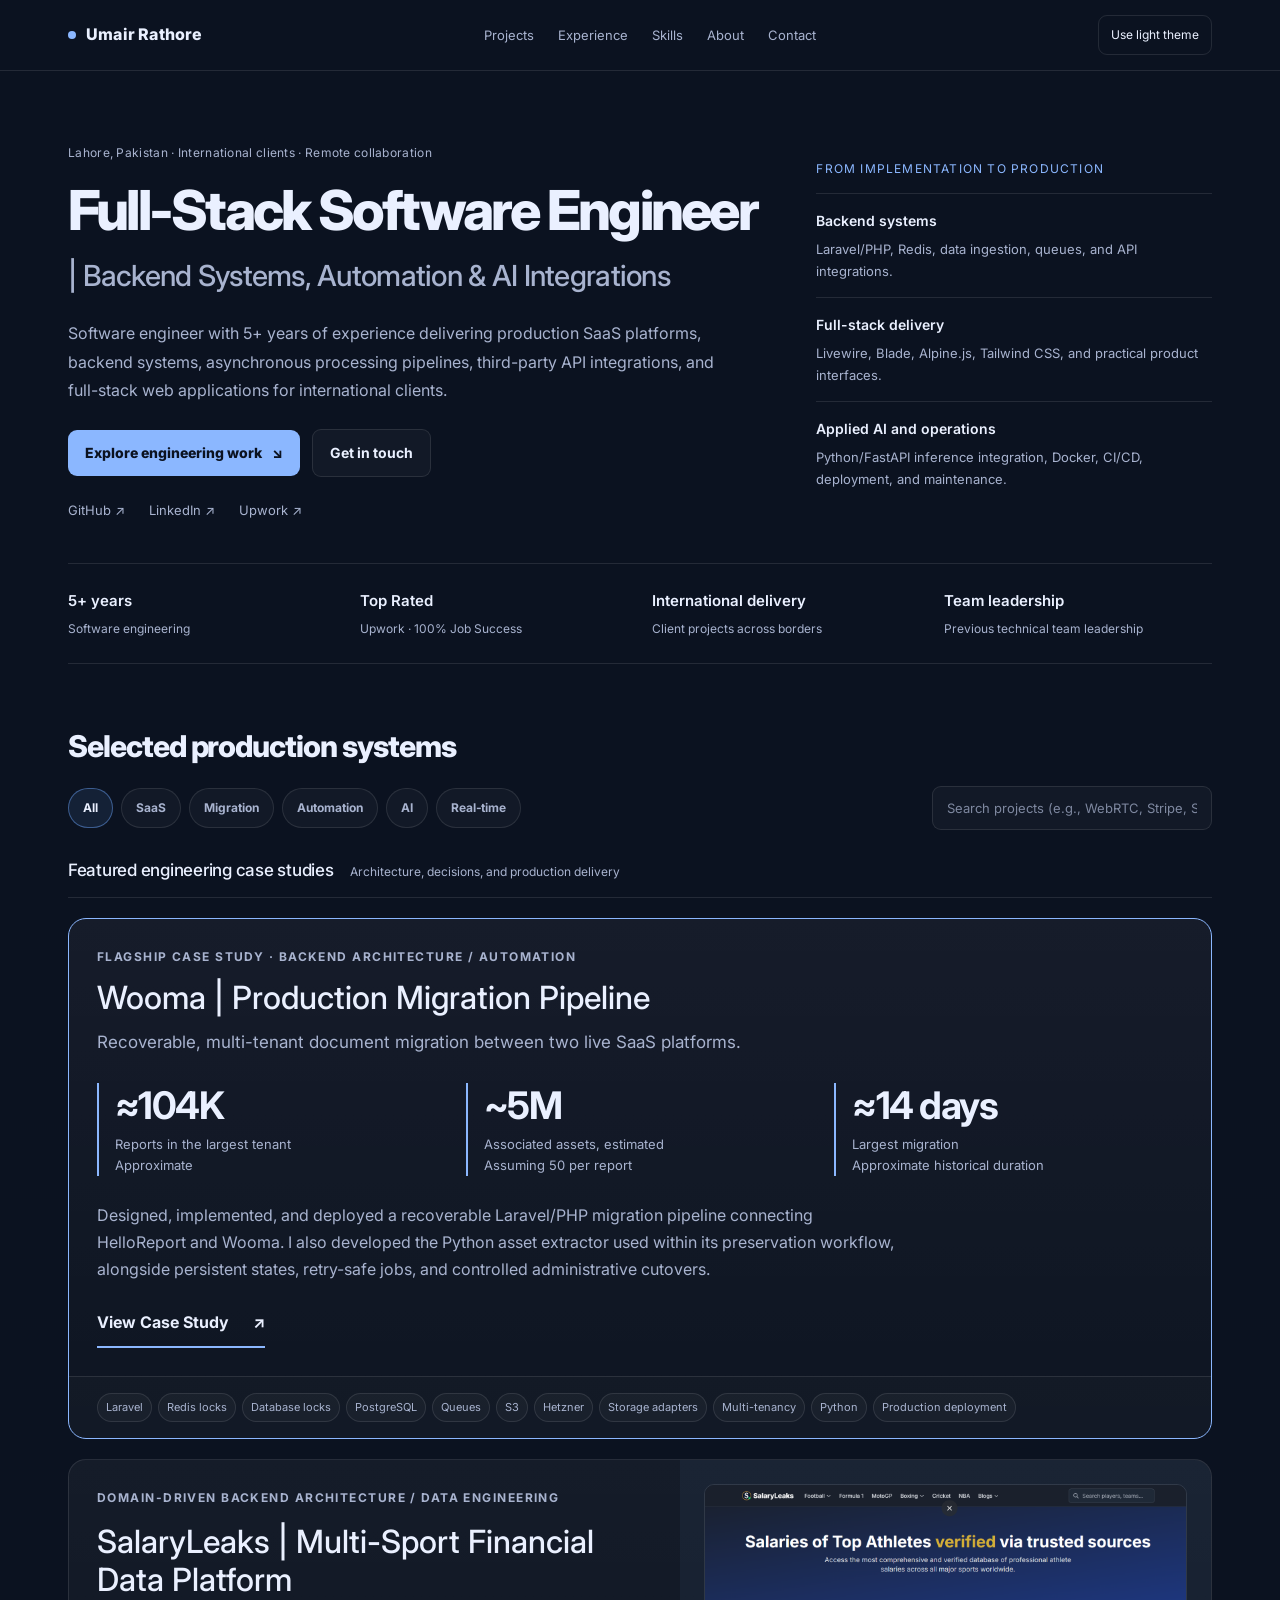
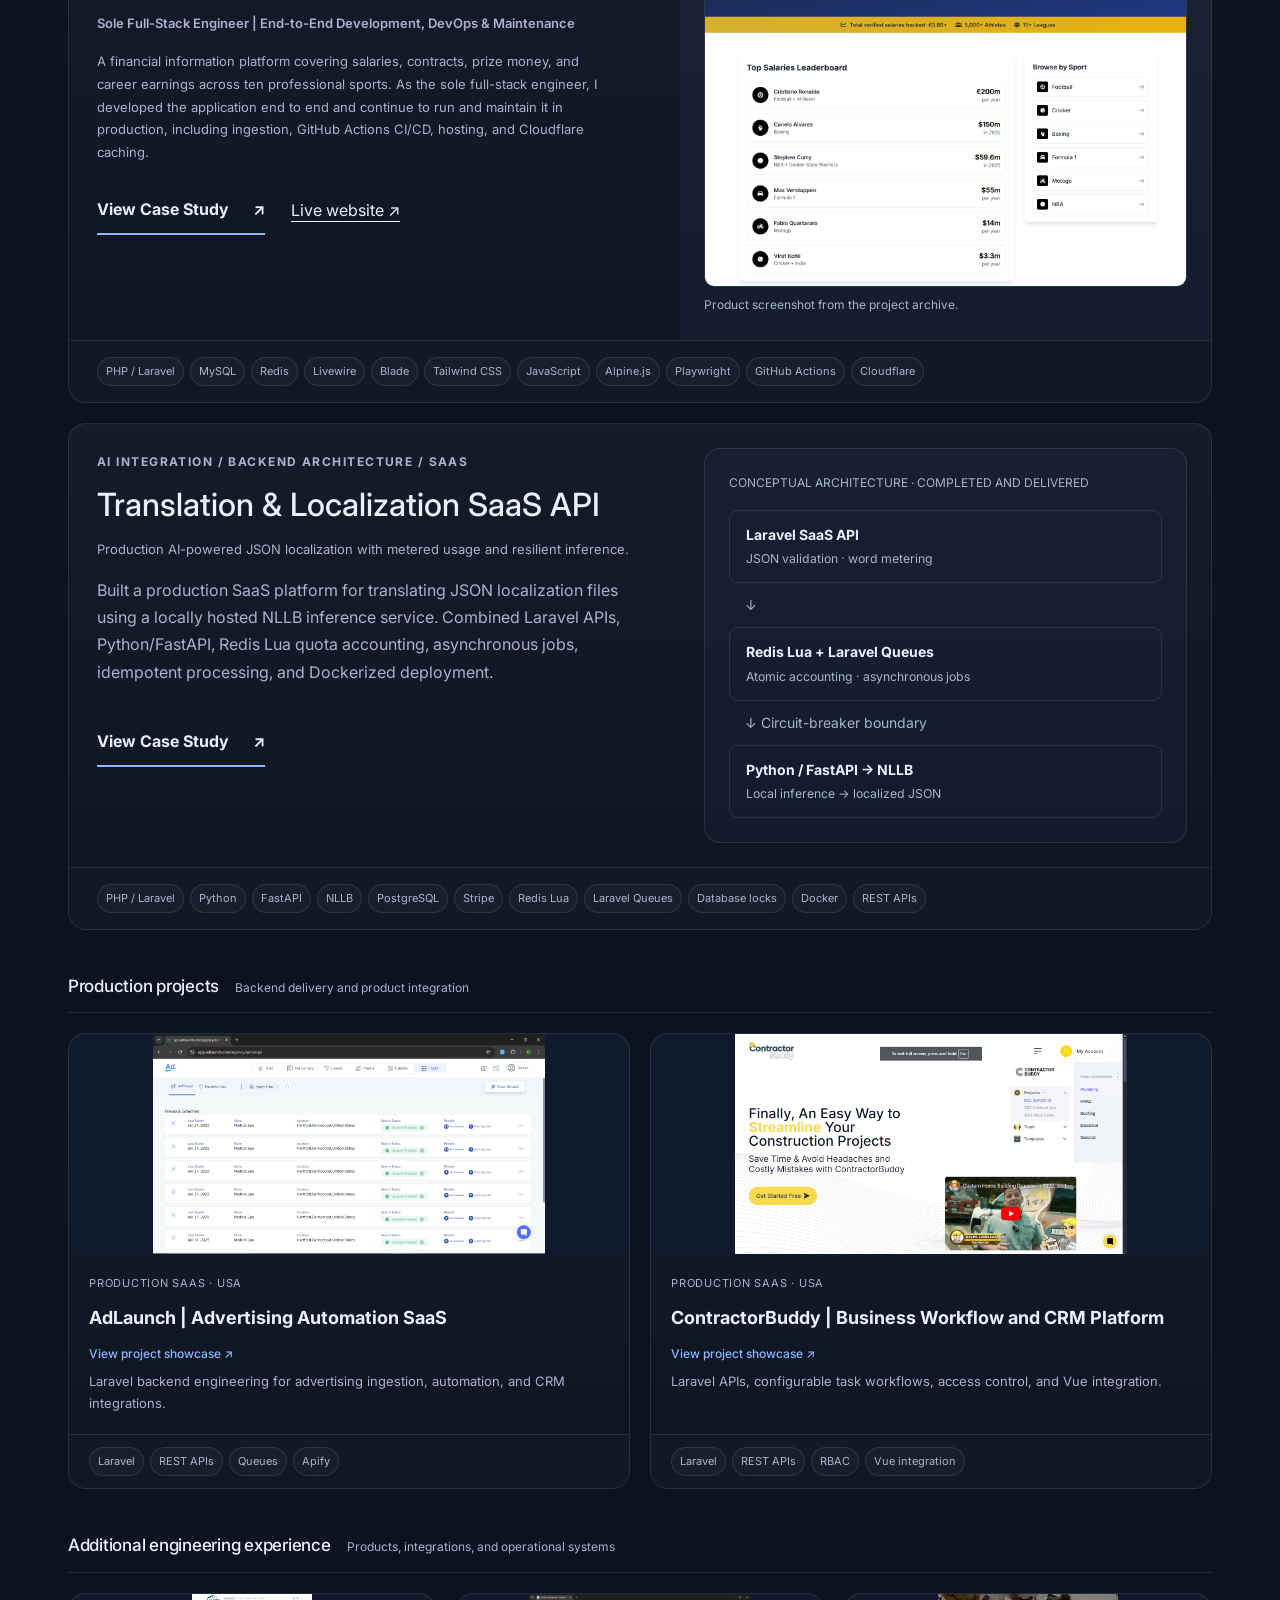
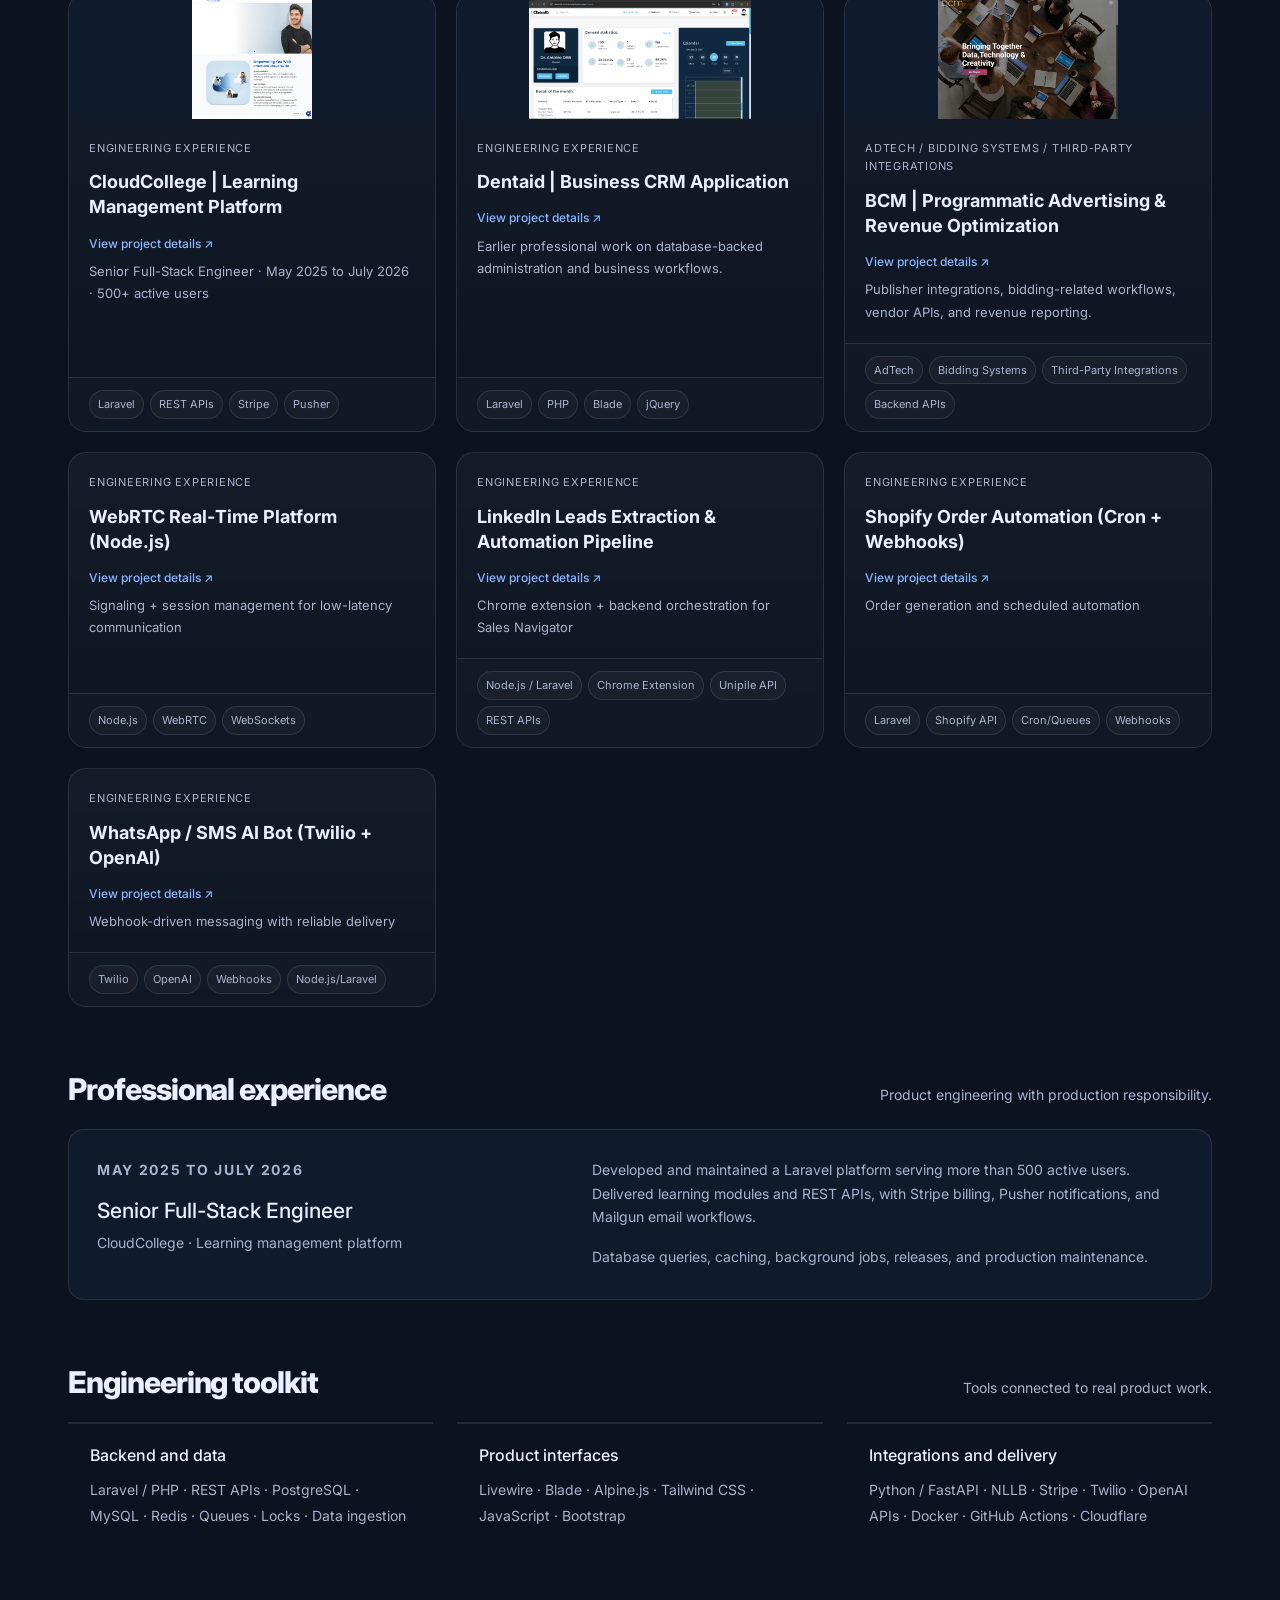
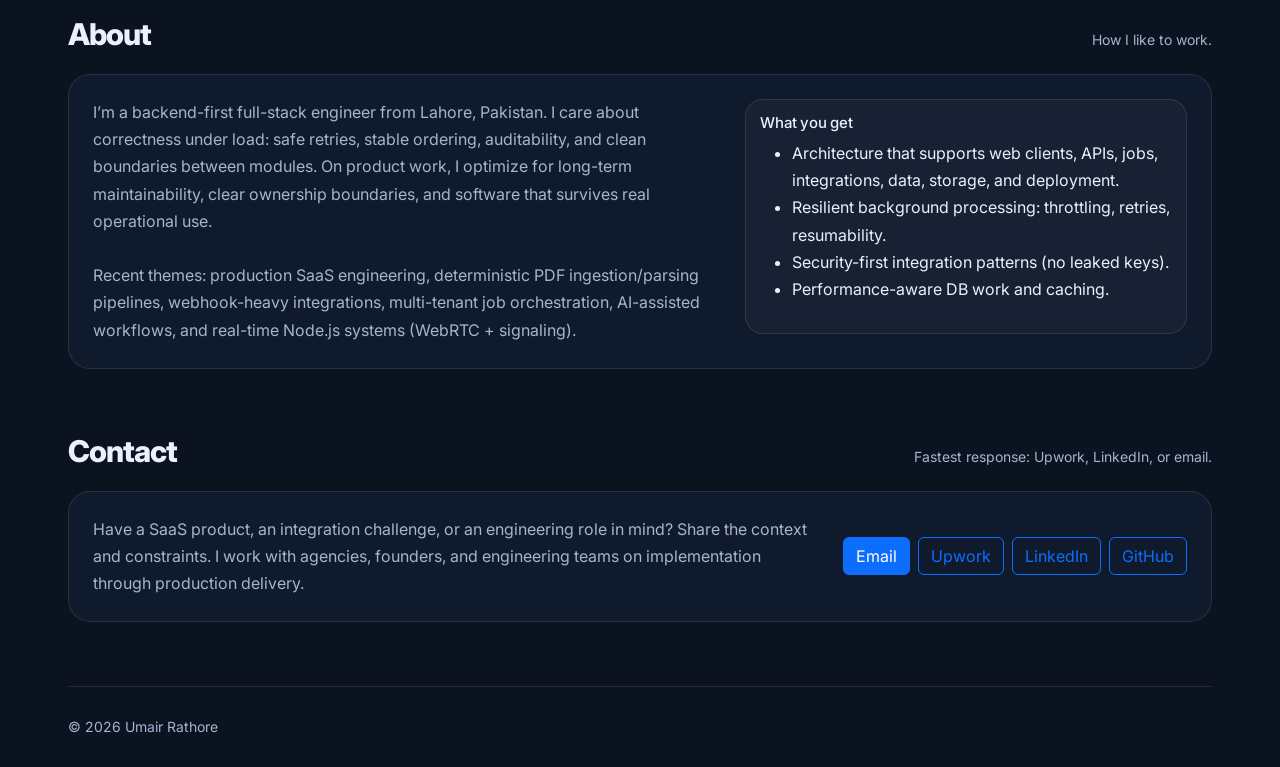
==== commit ab99895e: "Modernize portfolio and add engineering case studies" ====
--- a/index.html
+++ b/index.html
@@ -4,16 +4,17 @@
     <meta charset="utf-8" />
     <meta name="viewport" content="width=device-width, initial-scale=1" />
     <meta name="theme-color" content="#0b1220" />
-    <title>Umair Rathore - Senior Backend & Full-Stack Engineer • Laravel SaaS, APIs, Automation • 5+ Years</title>
-    <meta name="description" content="Senior Backend & Full-Stack Engineer building production SaaS platforms, APIs, queues, integrations, automation pipelines, and data-intensive systems. Laravel, PHP, Node.js, PostgreSQL/MySQL, Redis, Stripe, Twilio, OpenAI, AWS S3." />
+    <title>Umair Rathore | Full-Stack Software Engineer | Backend, Automation &amp; AI</title>
+    <meta name="description" content="Umair Rathore, Full-Stack Software Engineer with 5+ years delivering SaaS, Laravel backend systems, automation, API integrations, and applied AI for international clients." />
+    <link rel="icon" type="image/svg+xml" href="img/favicon.svg">
     <meta name="keywords" content="Umair Rathore,Laravel,PHP,Node.js,WebRTC,SaaS,Backend Engineer,REST API,PostgreSQL,MySQL,Stripe,Twilio,OpenAI,Queues,Redis,S3" />
     <meta name="author" content="Umair Rathore" />
 
     <!-- Open Graph -->
-    <meta property="og:title" content="Umair Rathore - Senior Backend & Full-Stack Engineer" />
-    <meta property="og:description" content="Backend-first full-stack engineer building SaaS products, APIs, integrations, automations, real-time systems, and deterministic migration pipelines." />
+    <meta property="og:title" content="Umair Rathore | Full-Stack Software Engineer" />
+    <meta property="og:description" content="Production SaaS, backend systems, automation, and AI integrations. Explore engineering case studies and international client work by Umair Rathore." />
     <meta property="og:type" content="website" />
-    <meta property="og:site_name" content="Umair Rathore - Senior Backend & Full-Stack Engineer" />
+    <meta property="og:site_name" content="Umair Rathore | Full-Stack Software Engineer" />
 
     <meta property="og:url" content="https://umairrathore.github.io/PortFolio/" />
     <meta property="og:image" content="https://umairrathore.github.io/PortFolio/img/og-cover.png" />
@@ -24,8 +25,8 @@
 
     <!-- Twitter / X -->
     <meta name="twitter:card" content="summary_large_image" />
-    <meta name="twitter:title" content="Umair Rathore - Senior Backend & Full-Stack Engineer" />
-    <meta name="twitter:description" content="Backend-first full-stack engineer building SaaS products, APIs, integrations, automations, and real-time systems." />
+    <meta name="twitter:title" content="Umair Rathore | Full-Stack Software Engineer" />
+    <meta name="twitter:description" content="Production SaaS, backend systems, automation, and AI integrations. Engineering case studies by Umair Rathore." />
     <meta name="twitter:image" content="https://umairrathore.github.io/PortFolio/img/og-cover.png" />
 
     <!-- Bootstrap 5 -->
@@ -33,8 +34,11 @@
           integrity="sha384-QWTKZyjpPEjISv5WaRU9OFeRpok6YctnYmDr5pNlyT2bRjXh0JMhjY6hW+ALEwIH" crossorigin="anonymous" />
     <link rel="preconnect" href="https://fonts.googleapis.com">
     <link rel="preconnect" href="https://fonts.gstatic.com" crossorigin>
-    <link href="https://fonts.googleapis.com/css2?family=Montserrat:wght@600;700;800&family=Inter:wght@400;500;600;700&display=swap" rel="stylesheet">
-
+    <link href="https://fonts.googleapis.com/css2?family=Inter:wght@400;500;600;700;800&display=swap" rel="stylesheet">
+
+    <link rel="stylesheet" href="css/wooma.css">
+    <link rel="stylesheet" href="css/salaryleaks.css">
+    <link rel="stylesheet" href="css/translation.css">
     <style>
         :root{
             --bg:#0b1220;
@@ -537,117 +541,28 @@
             .col-lg-4.d-flex{justify-content:flex-start !important}
         }
     </style>
+    <link rel="stylesheet" href="css/portfolio-polish.css">
 </head>
 
 <body>
-<!-- Topbar -->
-<div class="topbar">
-    <div class="wrap">
-        <div class="topbar-inner">
-            <a class="brand" href="#top">
-                <span class="brand-dot"></span>
-                <span>Umair Rathore</span>
-            </a>
-
-            <div class="d-flex align-items-center gap-2">
-                <div class="navlinks">
-                    <a href="#projects">Projects</a>
-                    <a href="#skills">Skills</a>
-                    <a href="#about">About</a>
-                    <a href="#contact">Contact</a>
-                </div>
-
-                <button id="themeBtn" class="btn btn-sm btn-outline-light" style="border-color:var(--line); color:var(--text); border-radius:12px; background:rgba(255,255,255,.02)">
-                    Toggle theme
-                </button>
-            </div>
-        </div>
-    </div>
-</div>
-
-<div id="top" class="wrap">
+<a class="home-skip" href="#top">Skip to main content</a>
+<header class="topbar"><div class="wrap"><div class="topbar-inner">
+<a class="brand" href="#top"><span class="brand-dot" aria-hidden="true"></span>Umair Rathore</a>
+<nav class="navlinks" aria-label="Main navigation"><a href="#projects">Projects</a><a href="#experience">Experience</a><a href="#skills">Skills</a><a href="#about">About</a><a href="#contact">Contact</a></nav>
+<button id="themeBtn" type="button" class="theme-control" aria-pressed="false">Use light theme</button>
+</div></div></header>
+<main id="top" class="wrap">
     <!-- Hero -->
-    <div class="hero">
-        <div class="hero-grid">
-            <div class="p-card hero-left">
-                <div class="kicker">
-                    <span class="pill">Senior Backend &amp; Full-Stack Engineer</span>
-                    <span class="pill">5+ years experience</span>
-                    <span class="pill">Laravel • PHP • Node.js</span>
-                    <span class="pill">SaaS • APIs • Automations</span>
-                </div>
-
-                <h1>
-                    Owning production SaaS systems,<br>
-                    from backend architecture to product delivery.
-                </h1>
-                <p class="sub">
-                    I’m a backend-first full-stack engineer with 5+ years of production experience across Laravel/PHP, Node.js, JavaScript, Blade, and Livewire. I design APIs, service layers, queues, webhook-driven integrations, and performance-safe data pipelines, then connect them to practical product interfaces that teams and customers can actually use.
-                </p>
-
-                <div class="cta-row">
-                    <a class="btn-brand" href="#projects">View Projects</a>
-                    <a class="btn-ghost" href="https://www.upwork.com/freelancers/~0189e2b25fac579624" target="_blank" rel="noopener">Upwork</a>
-                    <a class="btn-ghost" href="https://www.linkedin.com/in/umairrathore/" target="_blank" rel="noopener">LinkedIn</a>
-                    <a class="btn-ghost" href="https://github.com/UmairRathore" target="_blank" rel="noopener">GitHub</a>
-                    <a class="btn-ghost" href="mailto:contactusr22@gmail.com">Email</a>
-                </div>
-
-                <div class="mt-3 kv">
-                    <span class="tag">REST APIs</span>
-                    <span class="tag">Queues & Idempotency</span>
-                    <span class="tag">PostgreSQL/MySQL</span>
-                    <span class="tag">Stripe / Twilio</span>
-                    <span class="tag">Production AI integrations</span>
-                    <span class="tag">AWS S3</span>
-                </div>
-            </div>
-
-            <div class="p-card hero-right">
-                <div class="mini">
-                    <h3>Core stack</h3>
-                    <div class="kv">
-                        <span class="tag">Laravel</span>
-                        <span class="tag">PHP</span>
-                        <span class="tag">Node.js</span>
-                        <span class="tag">WebRTC</span>
-                        <span class="tag">JavaScript</span>
-                        <span class="tag">Blade / Livewire</span>
-                        <span class="tag">Redis</span>
-                        <span class="tag">Docker</span>
-                    </div>
-                </div>
-
-                <div class="mini">
-                    <h3>Integration experience</h3>
-                    <div class="kv">
-                        <span class="tag">Shopify</span>
-                        <span class="tag">Twilio</span>
-                        <span class="tag">OpenAI</span>
-                        <span class="tag">Google APIs</span>
-                        <span class="tag">Calendly</span>
-                        <span class="tag">Stripe</span>
-                        <span class="tag">FCM</span>
-                        <span class="tag">Webhooks</span>
-                    </div>
-                </div>
-
-                <div class="mini">
-                    <h3>Delivery profile</h3>
-                    <div class="kv">
-                        <span class="tag">Remote • Contract</span>
-                        <span class="tag">PKT (UTC+5)</span>
-                        <span class="tag">Lahore, Pakistan</span>
-                        <span class="tag">Async-friendly</span>
-                    </div>
-                    <div class="mt-2" style="color:var(--muted); font-size:13px">
-                        Best fit: SaaS products, API platforms, data-heavy workflows, integrations, and teams that need one engineer to reason across the whole system.
-                    </div>
-                </div>
-            </div>
-        </div>
-    </div>
-
+    <div class="hero" aria-labelledby="hero-title"><div class="hero-grid">
+      <div class="hero-left"><p class="hero-kicker">Lahore, Pakistan · International clients · Remote collaboration</p>
+        <h1 id="hero-title">Full-Stack Software Engineer <span>| Backend Systems, Automation &amp; AI Integrations</span></h1>
+        <p class="sub">Software engineer with 5+ years of experience delivering production SaaS platforms, backend systems, asynchronous processing pipelines, third-party API integrations, and full-stack web applications for international clients.</p>
+        <div class="cta-row"><a class="btn-brand" href="#projects">Explore engineering work <span aria-hidden="true">↘</span></a><a class="btn-ghost" href="mailto:contactusr22@gmail.com">Get in touch</a></div>
+        <div class="hero-socials"><a href="https://github.com/UmairRathore" target="_blank" rel="noopener">GitHub ↗</a><a href="https://www.linkedin.com/in/umairrathore/" target="_blank" rel="noopener">LinkedIn ↗</a><a href="https://www.upwork.com/freelancers/~0189e2b25fac579624" target="_blank" rel="noopener">Upwork ↗</a></div>
+      </div>
+      <aside class="hero-right" aria-label="Engineering focus"><div class="focus-heading">From implementation to production</div><dl class="focus-list"><div><dt>Backend systems</dt><dd>Laravel/PHP, Redis, data ingestion, queues, and API integrations.</dd></div><div><dt>Full-stack delivery</dt><dd>Livewire, Blade, Alpine.js, Tailwind CSS, and practical product interfaces.</dd></div><div><dt>Applied AI and operations</dt><dd>Python/FastAPI inference integration, Docker, CI/CD, deployment, and maintenance.</dd></div></dl></aside>
+    </div></div>
+    <section class="credibility" aria-label="Professional credentials"><div><strong>5+ years</strong><span>Software engineering</span></div><div><a href="https://www.upwork.com/freelancers/~0189e2b25fac579624" target="_blank" rel="noopener"><strong>Top Rated</strong><span>Upwork · 100% Job Success</span></a></div><div><strong>International delivery</strong><span>Client projects across borders</span></div><div><strong>Team leadership</strong><span>Previous technical team leadership</span></div></section>
     <!-- Projects -->
     <section id="projects">
         <div class="section-title">
@@ -656,49 +571,29 @@
         </div>
 
         <div class="filters">
-            <div class="chip active" data-filter="all">All</div>
-            <div class="chip" data-filter="saas">SaaS</div>
-            <div class="chip" data-filter="migration">Migration</div>
-            <div class="chip" data-filter="automation">Automation</div>
-            <div class="chip" data-filter="ai">AI</div>
-            <div class="chip" data-filter="realtime">Real‑time</div>
+            <button type="button" class="chip active" data-filter="all" aria-pressed="true">All</button>
+            <button type="button" class="chip" data-filter="saas" aria-pressed="false">SaaS</button>
+            <button type="button" class="chip" data-filter="migration" aria-pressed="false">Migration</button>
+            <button type="button" class="chip" data-filter="automation" aria-pressed="false">Automation</button>
+            <button type="button" class="chip" data-filter="ai" aria-pressed="false">AI</button>
+            <button type="button" class="chip" data-filter="realtime" aria-pressed="false">Real‑time</button>
 
             <div class="search">
-                <input id="searchInput" type="text" placeholder="Search projects (e.g., WebRTC, Stripe, Shopify, PDF)…" />
+                <label class="visually-hidden" for="searchInput">Search projects</label><input id="searchInput" type="text" placeholder="Search projects (e.g., WebRTC, Stripe, Shopify, PDF)…" />
             </div>
         </div>
 
-        <div id="projectGrid" class="grid"></div>
+        <p id="projectStatus" class="visually-hidden" role="status" aria-live="polite"></p><div id="projectGrid" class="grid"></div>
     </section>
 
+    <!-- Experience -->
+    <section id="experience"><div class="section-title"><h2>Professional experience</h2><p>Product engineering with production responsibility.</p></div>
+      <article class="experience-entry"><div><p class="wooma-eyebrow">May 2025 to July 2026</p><h3>Senior Full-Stack Engineer</h3><p>CloudCollege · Learning management platform</p></div><div><p>Developed and maintained a Laravel platform serving more than 500 active users. Delivered learning modules and REST APIs, with Stripe billing, Pusher notifications, and Mailgun email workflows.</p><p class="experience-note">Database queries, caching, background jobs, releases, and production maintenance.</p></div></article>
+    </section>
     <!-- Skills -->
-    <section id="skills">
-        <div class="section-title">
-            <h2>Skills</h2>
-            <p>Backend architecture first, with practical full-stack delivery.</p>
-        </div>
-
-        <div class="p-card p-3" style="border-radius:22px">
-            <div class="skills">
-                <span class="skill">Laravel <small>• Service layer • DDD-ready</small></span>
-                <span class="skill">PHP <small>• OOP • design patterns</small></span>
-                <span class="skill">Node.js <small>• APIs • WebSockets</small></span>
-                <span class="skill">WebRTC <small>• signaling • real-time</small></span>
-                <span class="skill">REST APIs <small>• versioning • auth</small></span>
-                <span class="skill">Queues <small>• retries • idempotency</small></span>
-                <span class="skill">PostgreSQL <small>• query design</small></span>
-                <span class="skill">MySQL <small>• indexing • migrations</small></span>
-                <span class="skill">Redis <small>• cache • rate limits</small></span>
-                <span class="skill">AWS S3 <small>• signed URLs • storage</small></span>
-                <span class="skill">Stripe <small>• payments • webhooks</small></span>
-                <span class="skill">Twilio <small>• SMS • WhatsApp</small></span>
-                <span class="skill">OpenAI <small>• LLM APIs • structured workflows</small></span>
-                <span class="skill">3rd‑party APIs <small>• Shopify • Google</small></span>
-                <span class="skill">Product UI delivery <small>• Blade • Livewire • Bootstrap • JavaScript</small></span>
-            </div>
-        </div>
+    <section id="skills"><div class="section-title"><h2>Engineering toolkit</h2><p>Tools connected to real product work.</p></div>
+      <div class="skill-groups"><article><h3>Backend and data</h3><p>Laravel / PHP · REST APIs · PostgreSQL · MySQL · Redis · Queues · Locks · Data ingestion</p></article><article><h3>Product interfaces</h3><p>Livewire · Blade · Alpine.js · Tailwind CSS · JavaScript · Bootstrap</p></article><article><h3>Integrations and delivery</h3><p>Python / FastAPI · NLLB · Stripe · Twilio · OpenAI APIs · Docker · GitHub Actions · Cloudflare</p></article></div>
     </section>
-
     <!-- About -->
     <section id="about">
         <div class="section-title">
@@ -741,7 +636,7 @@
         <div class="p-card p-4" style="border-radius:22px">
             <div class="row g-3 align-items-center">
                 <div class="col-lg-8" style="color:var(--muted)">
-                    If you need a backend-strong engineer who can own a product end-to-end (design, APIs, data model, integrations, product UI, deployment, iteration), send context and constraints. I’ll respond with a clear plan and milestones.
+                    Have a SaaS product, an integration challenge, or an engineering role in mind? Share the context and constraints. I work with agencies, founders, and engineering teams on implementation through production delivery.
                 </div>
                 <div class="col-lg-4 d-flex gap-2 justify-content-lg-end flex-wrap">
                     <a class="btn btn-primary" href="mailto:contactusr22@gmail.com">Email</a>
@@ -761,15 +656,15 @@
 <!--            <div>Tip: replace the image URLs inside <code>projects</code> in the script to use your own screenshots.</div>-->
         </div>
     </footer>
-</div>
+</main>
 
 <!-- Project Modal -->
-<div class="modal fade" id="projectModal" tabindex="-1" aria-hidden="true">
+<div class="modal" id="projectModal" tabindex="-1" aria-hidden="true" aria-labelledby="pmTitle">
     <div class="modal-dialog modal-xl modal-dialog-centered modal-dialog-scrollable">
         <div class="modal-content">
             <div class="modal-header">
                 <div>
-                    <div class="modal-title h5" id="pmTitle">Project</div>
+                    <h2 class="modal-title h5" id="pmTitle">Project</h2>
                     <div class="meta" id="pmLinks"></div>
                 </div>
                 <button type="button" class="btn-close btn-close-white" data-bs-dismiss="modal" aria-label="Close"></button>
@@ -818,129 +713,149 @@
     const projects = [
         {
             id: "wooma-migration",
-            title: "Wooma / HelloReport Migration Pipeline",
-            subtitle: "Queue-driven report migration, S3 storage, parsing, and resumable lifecycle tracking",
+            title: "Wooma | Production Migration Pipeline",
+            subtitle: "Recoverable, multi-tenant document migration between two live SaaS platforms.",
             cover: "",
             images: [],
-            desc: "A system-grade ingestion pipeline to migrate large historical report datasets from HelloReport into Wooma. The pipeline runs fully server-side using session cookies, paginated discovery, deterministic PDF acquisition, strict JSON mapping, and idempotent lifecycle tracking (PENDING → DOWNLOADING → IMPORTED/FAILED).",
+            desc: "Designed, implemented, and deployed a recoverable Laravel/PHP migration pipeline connecting HelloReport and Wooma. I also developed the Python asset extractor used within its preservation workflow, alongside persistent states, retry-safe jobs, and controlled administrative cutovers.",
             bullets: [
-                "Queue-driven: throttling, retries, resumability, and reconciliation to prevent silent skips.",
-                "Supports concurrent users and long-running migrations (users can close their PCs).",
-                "PDF storage via S3; deterministic parsing (no OCR) with strict schema mapping to Wooma JSON.",
-                "Traffic-safe profile: per-user + global rate limits."
+                "Persistent states, tenant-scoped idempotency, retry-safe jobs, Redis locks, and database locks.",
+                "One active migration and a single production worker to protect live systems.",
+                "Separate report import and asset preservation with two administrative approvals."
             ],
-            tech: ["Laravel", "Queues", "PostgreSQL", "AWS S3", "Redis", "HTTP client", "PDF parsing"],
+            tech: ["Laravel", "Redis locks", "Database locks", "PostgreSQL", "Queues", "S3", "Hetzner", "Storage adapters", "Multi-tenancy", "Python", "Production deployment"],
             cats: ["migration", "automation", "saas"],
             links: []
         },
         {
             id: "salaryleaks",
-            title: "SalaryLeaks.com - Sports Salary Analytics Platform",
-            subtitle: "Production Laravel/Livewire platform for structured salary data, imports, admin workflows, and SEO pages",
+            title: "SalaryLeaks | Multi-Sport Financial Data Platform",
+            subtitle: "Shared athlete identities, sport-specific financial domains, and a searchable public data platform.",
             cover: "img/projects/salayrleaks/landing_page.png",
             images: [
                 "img/projects/salayrleaks/landing_page.png",
                 "img/projects/salayrleaks/admin_portal.png",
                 "img/projects/salayrleaks/player_information_page.png"
             ],
-            desc: "A production sports-data platform that models salaries and contracts across multiple sports, including fight-based earnings. The engineering work spans structured data modeling, Livewire admin workflows, CSV ingestion, public SEO routes, and maintainable Laravel domain boundaries.",
+            desc: "A financial information platform covering salaries, contracts, prize money, and career earnings across ten professional sports. As the sole full-stack engineer, I developed the application end to end and continue to run and maintain it in production, including ingestion, GitHub Actions CI/CD, hosting, and Cloudflare caching.",
             bullets: [
-                "Livewire admin components: players, multi-contract handling, fight earnings, and CSV uploads.",
-                "Domain separation per sport + shared contract services where appropriate.",
-                "Currency display logic, compact salary formatting, caching, and public pages designed around structured datasets.",
-                "SEO-focused pages: league/team/player routes, sitemaps, and structured content."
+                "Shared athlete and sport entities with sport-specific financial models and services.",
+                "Historical API integrations, source-specific ingestion, and normalization workflows.",
+                "Admin operations and searchable public sport, athlete, team, and league experiences.",
+                "MySQL query and indexing optimization, Redis caching, and Cloudflare configuration."
             ],
-            tech: ["Laravel", "Livewire", "MySQL", "Blade", "Caching", "SEO"],
-            cats: ["saas", "automation"],
+            tech: ["PHP / Laravel", "MySQL", "Redis", "Livewire", "Blade", "Tailwind CSS", "JavaScript", "Alpine.js", "Playwright", "GitHub Actions", "Cloudflare"],
+            cats: ["automation"],
             links: [
-                { label: "https://salaryleaks.com", url: "https://salaryleaks.com" }
+                { label: "Live website", url: "https://www.salaryleaks.com/" }
             ]
         },
         {
+            id: "translation-localization",
+            title: "Translation & Localization SaaS API",
+            subtitle: "Production AI-powered JSON localization with metered usage and resilient inference.",
+            cover: "",
+            images: [],
+            desc: "Built a production SaaS platform for translating JSON localization files using a locally hosted NLLB inference service. Combined Laravel APIs, Python/FastAPI, Redis Lua quota accounting, asynchronous jobs, idempotent processing, and Dockerized deployment.",
+            bullets: [
+                "Laravel SaaS application with a separate Python/FastAPI inference service.",
+                "Atomic quota reservation and accounting with Redis Lua, persisted state, and database locks.",
+                "Asynchronous request processing with retries, idempotency, and a circuit breaker.",
+                "Dockerized, tested, deployed, and successfully delivered to a Malaysian Upwork client."
+            ],
+            tech: ["PHP / Laravel", "Python", "FastAPI", "NLLB", "PostgreSQL", "Stripe", "Redis Lua", "Laravel Queues", "Database locks", "Docker", "REST APIs"],
+            cats: ["ai", "automation", "saas"],
+            links: []
+        },
+        {
+            id: "adlaunch",
+            title: "AdLaunch | Advertising Automation SaaS",
+            subtitle: "Laravel backend engineering for advertising ingestion, automation, and CRM integrations.",
+            cover: "img/projects/adluanch/home_page.png",
+            images: ["img/projects/adluanch/home_page.png", "img/projects/adluanch/search_for_category.png", "img/projects/adluanch/searched_Ads_details.png"],
+            desc: "Advertising automation SaaS for a US client. My work focused on Laravel backend services, asynchronous advertising workflows, data ingestion, third-party API integrations, and operational tools.",
+            bullets: ["Laravel services and REST APIs", "Background jobs and repeated automation", "Source ingestion and CRM synchronization"],
+            tech: ["Laravel", "REST APIs", "Queues", "Apify", "CRM integrations"],
+            cats: ["saas", "automation"],
+            client: "USA",
+            sections: [
+                {title: "Product overview", text: "An advertising automation product supported by backend workflows that coordinate data collection, API integrations, and recurring operations. Archived screenshots show the ad-search and results experience from my project work."},
+                {title: "My engineering responsibilities", text: "I developed Laravel backend services, REST APIs, background jobs, and administrative functionality. My contribution centered on the backend and integration layer, collaborating with the product frontend."},
+                {title: "Data ingestion and automation", text: "I worked on advertising-related scraping and ingestion workflows, including Apify-based collection where applicable. Asynchronous jobs supported repeated background operations and data processing."},
+                {title: "API and CRM integrations", text: "Third-party integrations and CRM synchronization connected external data with application workflows. The backend coordinated repeated API operations and structured application data."},
+                {title: "Backend architecture and processing", text: "Laravel services and REST APIs organized application logic, while background jobs handled automation outside the immediate request. Operational and admin tools supported day-to-day use."},
+                {title: "Outcomes and technical takeaways", text: "The work brought together ingestion, background automation, and integrations in a production SaaS. It demonstrates backend delivery across external dependencies and repeatable operations."}
+            ],
+            links: [{label: "AdLaunch website", url: "https://adlaunch.com/"}]
+        },
+        {
+            id: "contractorbuddy",
+            title: "ContractorBuddy | Business Workflow and CRM Platform",
+            subtitle: "Laravel APIs, configurable task workflows, access control, and Vue integration.",
+            cover: "img/projects/contractorbuddy/homepage.png",
+            images: ["img/projects/contractorbuddy/homepage.png", "img/projects/contractorbuddy/projects_listing.png", "img/projects/contractorbuddy/project_summary.png"],
+            desc: "A business workflow and CRM platform for a US client. I contributed Laravel backend APIs, role-based access control, configurable workflows, task management pipelines, and integration with Vue-based frontend components.",
+            bullets: ["Configurable workflows and task pipelines", "Role-based access control", "Laravel APIs integrated with Vue components"],
+            tech: ["Laravel", "REST APIs", "RBAC", "Vue integration", "Database design"],
+            cats: ["saas"],
+            client: "USA",
+            sections: [
+                {title: "Product overview", text: "A business and contractor management platform connecting CRM functionality with workflow and task management. Archived screens show project listings and project summaries."},
+                {title: "My engineering responsibilities", text: "I worked across backend and frontend functionality, developing Laravel APIs and database-backed logic and connecting them to Vue-based frontend components."},
+                {title: "Workflow and task management", text: "Configurable workflows and task management pipelines supported business operations. My work connected those workflows to the application backend and its persistent data."},
+                {title: "RBAC and permissions", text: "Role-based access control governed application functionality. Access checks formed part of the backend behavior alongside workflow and business logic."},
+                {title: "Backend APIs and database design", text: "Laravel APIs and database-backed application logic supported the platform's workflow, task, business, and contractor management functionality."},
+                {title: "Frontend integration", text: "API integration with Vue-based components connected backend behavior to the user interface. My contribution connected backend workflows with frontend functionality in collaboration with the product team."},
+                {title: "Engineering outcomes", text: "The project demonstrates delivery across API design, configurable workflows, permissions, and frontend integration in a business SaaS."}
+            ],
+            links: [{label: "ContractorBuddy application", url: "https://app.contractorbuddy.io/login"}]
+        },
+        {
             id: "cloudcollege",
-            title: "CloudCollege - E‑Learning SaaS",
-            subtitle: "Backend APIs, auth flows, and integrations",
+            title: "CloudCollege | Learning Management Platform",
+            subtitle: "Senior Full-Stack Engineer · May 2025 to July 2026 · 500+ active users",
             cover: "img/projects/cloudcollege/landing_page.png",
-            images: [
-                "img/projects/cloudcollege/landing_page.png",
-                "img/projects/cloudcollege/dashboard.png",
-                "img/projects/cloudcollege/courses_listing.png"
-            ],
-            desc: "An e-learning SaaS with course, quiz, dashboard, and admin workflows. Repository evidence supports backend APIs, authentication/session work, MySQL data handling, caching, and integration support for stable course delivery.",
-            bullets: [
-                "Auth + session flows and secure API endpoints.",
-                "Integrations with third-party services where needed.",
-                "Performance and maintainability focused code structure."
-            ],
-            tech: ["Laravel", "REST APIs", "MySQL", "Caching"],
+            images: ["img/projects/cloudcollege/landing_page.png", "img/projects/cloudcollege/dashboard.png", "img/projects/cloudcollege/courses_listing.png"],
+            desc: "As Senior Full-Stack Engineer from May 2025 to July 2026, I developed and maintained a Laravel learning management platform supporting more than 500 active users. My work included learning modules, REST APIs, and production releases and maintenance.",
+            bullets: ["Integrated Stripe billing, Pusher real-time notifications, and Mailgun email workflows.", "Worked on database queries, caching, and background jobs.", "Supported production stability, releases, and ongoing maintenance."],
+            tech: ["Laravel", "REST APIs", "Stripe", "Pusher", "Mailgun", "Caching"],
             cats: ["saas"],
             links: []
         },
         {
             id: "dentaid",
-            title: "Dentaid - Clinic CRM",
-            subtitle: "Appointments, billing, inventory, patient files",
+            title: "Dentaid | Business CRM Application",
+            subtitle: "Earlier professional work on database-backed administration and business workflows.",
             cover: "img/projects/dentaid/dashboard.png",
-            images: [
-                "img/projects/dentaid/dashboard.png",
-                "img/projects/dentaid/appointments_calender.png",
-                "img/projects/dentaid/Consultation.png"
-            ],
-            desc: "A clinic CRM covering appointments, consultations, patient records, inventory, billing, treatment plans, statistics, and user access. It demonstrates full-stack Laravel delivery around operational workflows, RBAC, and database-backed admin screens.",
-            bullets: [
-                "Patient record + appointment lifecycle handling.",
-                "Billing and inventory modules supporting clinic operations.",
-                "Role-based access and maintainable backend structure."
-            ],
-            tech: ["Laravel", "MySQL", "Blade", "RBAC"],
+            images: ["img/projects/dentaid/dashboard.png", "img/projects/dentaid/task_lists_for_dentist.png", "img/projects/dentaid/stock_graph.png"],
+            desc: "An earlier professional CRM project built with Laravel, PHP, Blade, jQuery, and MySQL. My work contributed to database-backed application functionality, administrative interfaces, and business workflows.",
+            bullets: ["Administrative dashboard and statistics views represented in the project archive.", "Task and stock-management interfaces supported by database-backed application logic.", "Laravel and Blade development with jQuery interactions and MySQL persistence."],
+            tech: ["Laravel", "PHP", "Blade", "jQuery", "MySQL"],
             cats: ["saas"],
-            links: [
-                { label: "https://dentaid.clinicaid.ch/login", url: "https://dentaid.clinicaid.ch/login" }
-            ]
+            // Former public destination no longer resolves. Retain for future verification.
+            archivedUrl: "https://dentaid.clinicaid.ch/login",
+            links: []
         },
         {
-            id: "contractorbuddy",
-            title: "Contractor Buddy",
-            subtitle: "SaaS app with backend workflows and integrations",
-            cover: "img/projects/contractorbuddy/homepage.png",
-            images: [
-                "img/projects/contractorbuddy/homepage.png",
-                "img/projects/contractorbuddy/projects_listing.png",
-                "img/projects/contractorbuddy/project_summary.png"
+            id: "bcm",
+            title: "BCM | Programmatic Advertising & Revenue Optimization",
+            category: "AdTech / Bidding Systems / Third-Party Integrations",
+            subtitle: "Publisher integrations, bidding-related workflows, vendor APIs, and revenue reporting.",
+            cover: "img/projects/bcm/homepage.jpg",
+            images: ["img/projects/bcm/homepage.jpg"],
+            desc: "BCM is an AdTech platform focused on ad placement, bidding-related operations, third-party advertising vendors, and revenue optimization for registered publisher websites. I contributed backend APIs, integrations, reporting, and operational reliability work.",
+            bullets: ["Backend API development and third-party advertising vendor integrations.", "Publisher website integration and advertising performance reporting.", "API health checks, scheduled monitoring, logging, and integration troubleshooting."],
+            tech: ["AdTech", "Bidding Systems", "Third-Party Integrations", "Backend APIs", "Monitoring", "Logging"],
+            cats: ["automation"],
+            sections: [
+                {title: "Product overview and business purpose", text: "BCM supports ad monetization for registered publisher websites. Ad placement, bidding-related operations, and external advertising vendor integrations serve the platform's revenue-optimization objective."},
+                {title: "Ad placement and bidding ecosystem", text: "The platform coordinates advertising placement and bidding-related workflows with external advertising or demand vendors. My contribution focused on backend APIs and integrations supporting those operations."},
+                {title: "Publisher websites and vendor integrations", text: "I worked on integrations connecting registered publisher websites, BCM application workflows, and third-party advertising vendor APIs."},
+                {title: "My backend engineering responsibilities", text: "My work included backend API development, third-party integration, advertising and bidding-related workflows, centralized logging, debugging, and operational support. My contribution was to these backend capabilities, not development of the entire platform."},
+                {title: "Revenue optimization and performance reporting", text: "I worked on revenue and advertising performance reporting to support operational understanding of monetization activity. Improving revenue performance was a platform objective; no measured revenue uplift is attributed to my work here."},
+                {title: "Operational monitoring and reliability", text: "API health checks and scheduled monitoring supported visibility into integration behavior. Centralized logging, debugging, operational support, and integration troubleshooting formed part of my backend reliability work."}
             ],
-            desc: "A contractor workflow SaaS where the supported evidence points to backend engineering, project/task data flows, and integration work. The project is useful as a production SaaS example, but needs more detail before making stronger claims about architecture or scale.",
-            bullets: [
-                "Backend-first development with reliable API flows.",
-                "Integrations and automation tasks.",
-                "Project summary and task workflow screens backed by structured Laravel code."
-            ],
-            tech: ["Laravel", "APIs", "Integrations"],
-            cats: ["saas"],
-            links: [
-                { label: "https://app.contractorbuddy.io/", url: "https://app.contractorbuddy.io/" }
-            ]
-        },
-        {
-            id: "adlaunch",
-            title: "AdLaunch",
-            subtitle: "Backend automation and structured ad-search workflows for a production SaaS",
-            cover: "img/projects/adluanch/home_page.png",
-            images: [
-                "img/projects/adluanch/home_page.png",
-                "img/projects/adluanch/search_for_category.png",
-                "img/projects/adluanch/searched_Ads_details.png"
-            ],
-            desc: "A production SaaS application where the backend work focused on automation, API-driven workflows, and reliable data handling around ad search and saved results. The current repository evidence supports Laravel queues, APIs, and automation, but not a stronger claim about the exact AI/content-generation scope.",
-            bullets: [
-                "API integration and background job automation for repeatable ad-search workflows.",
-                "Structured processing around searched ads, details, and saved/favorite results.",
-                "Production-oriented Laravel patterns for reliability and maintainability."
-            ],
-            tech: ["Laravel", "Queues", "APIs", "Automation"],
-            cats: ["saas", "automation"],
-            links: [
-                { label: "https://app.adlaunch.com/", url: "https://app.adlaunch.com/" }
-            ]
+            links: [{label: "BCM website", url: "https://www.bcm.ltd/"}]
         },
         /*{
           id: "beezjobs",
@@ -976,7 +891,7 @@
                 "Backpressure-safe messaging and basic observability hooks.",
                 "Backend architecture transferable to call, streaming, or collaborative clients without claiming mobile specialization."
             ],
-            tech: ["Node.js", "WebRTC", "WebSockets", "TypeScript (optional)", "Redis (optional)"],
+            tech: ["Node.js", "WebRTC", "WebSockets"],
             cats: ["realtime", "saas"],
             links: [
                 // { label: "GitHub (add repo link)", url: "https://github.com/UmairRathore" }
@@ -1033,7 +948,7 @@
             desc: "Production-style AI integration work around Twilio webhooks and OpenAI calls. The emphasis is software reliability: validating incoming webhooks, orchestrating async LLM calls, logging failures, and preserving delivery behavior.",
             bullets: [
                 "Twilio webhook handling with strict request validation.",
-                "Async AI orchestration with delivery guarantees.",
+                "Async AI orchestration and delivery handling.",
                 "Observability-friendly logging and failure handling."
             ],
             tech: ["Twilio", "OpenAI", "Webhooks", "Node.js/Laravel"],
@@ -1067,63 +982,116 @@
     }
 
     function cardHTML(p){
-        const cat = (p.cats || [])[0] || "project";
-        const badgeText = cat === "realtime" ? "Real‑time" : cat.charAt(0).toUpperCase() + cat.slice(1);
-
-        const tags = (p.tech || []).slice(0, 4).map(t => `<span class="t">${escapeHtml(t)}</span>`).join("");
+        if(p.id === "translation-localization"){
+            return `<article class="proj translation-card" aria-labelledby="translation-card-title">
+              <div class="translation-card-layout">
+                <div class="proj-body">
+                  <div class="wooma-eyebrow">AI Integration / Backend Architecture / SaaS</div>
+                  <h3 id="translation-card-title">${escapeHtml(p.title)}</h3>
+                  <p class="proj-desc">${escapeHtml(p.subtitle)}</p>
+                  <p class="wooma-summary">${escapeHtml(p.desc)}</p>
+                  <a class="wooma-link" href="case-studies/translation.html">View Case Study <span aria-hidden="true">↗</span></a>
+                </div>
+                <figure class="translation-preview" aria-label="Conceptual architecture preview">
+                  <figcaption>CONCEPTUAL ARCHITECTURE · COMPLETED AND DELIVERED</figcaption>
+                  <div class="mini-flow">
+                    <div><strong>Laravel SaaS API</strong><small>JSON validation · word metering</small></div>
+                    <div class="flow-arrow" aria-hidden="true">↓</div>
+                    <div><strong>Redis Lua + Laravel Queues</strong><small>Atomic accounting · asynchronous jobs</small></div>
+                    <div class="flow-arrow" aria-hidden="true">↓ Circuit-breaker boundary</div>
+                    <div><strong>Python / FastAPI → NLLB</strong><small>Local inference → localized JSON</small></div>
+                  </div>
+                </figure>
+              </div>
+              <div class="proj-tags">${p.tech.map(t => `<span class="t">${escapeHtml(t)}</span>`).join("")}</div>
+            </article>`;
+        }
+        if(p.id === "salaryleaks"){
+            return `<article class="proj salary-card" aria-labelledby="salary-card-title">
+              <div class="salary-card-layout">
+                <div class="proj-body">
+                  <div class="wooma-eyebrow">Domain-Driven Backend Architecture / Data Engineering</div>
+                  <h3 id="salary-card-title">${escapeHtml(p.title)}</h3>
+                  <p class="salary-card-role">Sole Full-Stack Engineer | End-to-End Development, DevOps &amp; Maintenance</p>
+                  <p class="proj-desc">${escapeHtml(p.desc)}</p>
+                  <div class="salary-actions">
+                    <a class="wooma-link" href="case-studies/salaryleaks.html">View Case Study <span aria-hidden="true">↗</span></a>
+                    <a href="https://www.salaryleaks.com/" target="_blank" rel="noopener">Live website <span aria-hidden="true">↗</span><span class="visually-hidden"> (opens in a new tab)</span></a>
+                  </div>
+                </div>
+                <figure class="salary-card-preview">
+                  <img src="${escapeAttr(p.cover)}" alt="SalaryLeaks homepage with athlete rankings and sport navigation" width="1434" height="1196" loading="lazy">
+                  <figcaption>Product screenshot from the project archive.</figcaption>
+                </figure>
+              </div>
+              <div class="proj-tags">${p.tech.map(t => `<span class="t">${escapeHtml(t)}</span>`).join("")}</div>
+            </article>`;
+        }
+        if(p.id === "wooma-migration"){
+            return `<article class="proj wooma-card" aria-labelledby="wooma-card-title">
+              <div class="proj-body">
+                <div class="wooma-eyebrow">Flagship case study · Backend Architecture / Automation</div>
+                <h3 id="wooma-card-title">${escapeHtml(p.title)}</h3>
+                <p class="proj-desc">${escapeHtml(p.subtitle)}</p>
+                <div class="wooma-metrics" aria-label="Migration scale">
+                  <div class="wooma-metric"><strong>≈104K</strong><span>Reports in the largest tenant<br>Approximate</span></div>
+                  <div class="wooma-metric"><strong>~5M</strong><span>Associated assets, estimated<br>Assuming 50 per report</span></div>
+                  <div class="wooma-metric"><strong>≈14 days</strong><span>Largest migration<br>Approximate historical duration</span></div>
+                </div>
+                <p class="wooma-summary">${escapeHtml(p.desc)}</p>
+                <a class="wooma-link" href="case-studies/wooma.html">View Case Study <span aria-hidden="true">↗</span></a>
+              </div>
+              <div class="proj-tags">${p.tech.map(t => `<span class="t">${escapeHtml(t)}</span>`).join("")}</div>
+            </article>`;
+        }
         const hasCover = !!(p.cover && String(p.cover).trim());
-        const thumbInner = hasCover
-            ? `<img loading="lazy" src="${escapeAttr(p.cover)}" alt="${escapeAttr(p.title)} cover" />`
-            : `<div style="height:100%; width:100%; display:flex; align-items:center; justify-content:center;
-                 background: linear-gradient(135deg, rgba(110,168,255,.18), rgba(139,92,246,.16));
-                 border-bottom:1px solid rgba(255,255,255,.08);">
-             <div style="text-align:center; padding:14px 16px">
-               <div style="font-weight:900; letter-spacing:.3px; font-size:13px; color:rgba(255,255,255,.92)">SYSTEM CASE STUDY</div>
-               <div style="margin-top:6px; font-size:12px; color:rgba(255,255,255,.72)">Architecture details</div>
-             </div>
-           </div>`;
-
-        return `
-        <div class="proj" role="button" tabindex="0" data-id="${escapeHtml(p.id)}">
-          <div class="thumb">
-            ${thumbInner}
-            <div class="overlay">
-              <span class="badge-pill">${escapeHtml(badgeText)}</span>
-              <span class="badge-pill">${hasCover ? "Click to preview" : "Click for details"}</span>
-            </div>
+        const isProduction = ["adlaunch", "contractorbuddy"].includes(p.id);
+        return `<article class="proj" data-project-id="${escapeAttr(p.id)}">
+          ${hasCover ? `<div class="thumb"><img loading="lazy" src="${escapeAttr(p.cover)}" alt="${escapeAttr(p.title)} archived interface"></div>` : ""}
+          <div class="proj-body">
+            <div class="project-category">${escapeHtml(p.category || (isProduction ? "Production SaaS · USA" : "Engineering experience"))}</div>
+            <h4 class="proj-title"><button type="button" class="project-open" data-id="${escapeAttr(p.id)}"><span class="card-name">${escapeHtml(p.title)}</span><span>View ${isProduction ? "project showcase" : "project details"} ↗</span></button></h4>
+            <p class="proj-desc">${escapeHtml(p.subtitle)}</p>
           </div>
-          <div class="proj-body">
-            <div class="proj-title">${escapeHtml(p.title)}</div>
-            <p class="proj-desc">${escapeHtml(p.subtitle || "")}</p>
-          </div>
-          <div class="proj-tags">${tags}</div>
-        </div>
-      `;
+          <div class="proj-tags">${(p.tech || []).slice(0,4).map(t => `<span class="t">${escapeHtml(t)}</span>`).join("")}</div>
+        </article>`;
     }
 
     function render(){
         const visible = projects.filter(matches);
+        document.getElementById("projectStatus").textContent = `${visible.length} ${visible.length === 1 ? "project" : "projects"} shown`;
         if(!visible.length){
-            grid.innerHTML = `<div class="p-card p-4" style="grid-column: 1 / -1; border-radius:22px">
-          <div style="color:var(--muted)">No projects match your search/filter.</div>
-        </div>`;
+            grid.innerHTML = `<div class="p-card p-4"><div style="color:var(--muted)">No projects match your search/filter.</div></div>`;
             return;
         }
-        grid.innerHTML = visible.map(cardHTML).join("");
-        // click listeners
-        grid.querySelectorAll(".proj").forEach(el => {
+        const tiers = [
+            {title: "Featured engineering case studies", note: "Architecture, decisions, and production delivery", cls: "featured-tier", ids: ["wooma-migration", "salaryleaks", "translation-localization"]},
+            {title: "Production projects", note: "Backend delivery and product integration", cls: "production-tier", ids: ["adlaunch", "contractorbuddy"]},
+            {title: "Additional engineering experience", note: "Products, integrations, and operational systems", cls: "additional-tier", ids: projects.map(p => p.id).filter(id => !["wooma-migration", "salaryleaks", "translation-localization", "adlaunch", "contractorbuddy"].includes(id))}
+        ];
+        grid.innerHTML = tiers.map((tier,i) => {
+            const items = tier.ids.map(id => visible.find(p => p.id === id)).filter(Boolean);
+            if(!items.length) return "";
+            return `<div class="project-tier ${tier.cls}" aria-labelledby="tier-${i}"><div class="tier-header"><h3 id="tier-${i}">${tier.title}</h3><span>${tier.note}</span></div><div class="grid">${items.map(cardHTML).join("")}</div></div>`;
+        }).join("");
+        grid.querySelectorAll(".project-open").forEach(el => {
             el.addEventListener("click", () => openProject(el.dataset.id));
-            el.addEventListener("keydown", (e) => {
-                if(e.key === "Enter" || e.key === " "){ e.preventDefault(); openProject(el.dataset.id); }
+        });
+        grid.querySelectorAll("[data-project-id]").forEach(card => {
+            card.addEventListener("click", event => {
+                if(event.target.closest("button, a")) return;
+                card.querySelector(".project-open").focus();
+                openProject(card.dataset.projectId);
             });
         });
     }
-
     // ---------------------------
     // Modal
     // ---------------------------
     const modalEl = document.getElementById("projectModal");
-    const modal = new bootstrap.Modal(modalEl);
+    const modal = typeof bootstrap !== "undefined" ? new bootstrap.Modal(modalEl) : null;
+    let projectTrigger = null;
+    modalEl.addEventListener("hidden.bs.modal", () => { if(projectTrigger?.isConnected) projectTrigger.focus(); });
     const pmTitle = document.getElementById("pmTitle");
     const pmLinks = document.getElementById("pmLinks");
     const pmCarouselWrap = document.getElementById("pmCarouselWrap");
@@ -1136,25 +1104,43 @@
         const p = projects.find(x => x.id === id);
         if(!p) return;
 
+        if(!modal){ alert("Project details need the Bootstrap script. Please reload when your connection is available."); return; }
+        projectTrigger = document.activeElement;
+        const oldCarousel = modalEl.querySelector(".carousel");
+        if(oldCarousel) bootstrap.Carousel.getInstance(oldCarousel)?.dispose();
         pmTitle.textContent = p.title;
 
         pmLinks.innerHTML = (p.links || []).filter(l => l.url && l.url !== "#").map(l => {
             return `<a href="${escapeAttr(l.url)}" target="_blank" rel="noopener">${escapeHtml(l.label)}</a>`;
         }).join("");
 
-        pmDesc.textContent = p.desc || "";
+        pmDesc.innerHTML = `<p>${escapeHtml(p.desc || "")}</p>` + (p.sections?.length ? `<div class="showcase-sections">${p.sections.map(s => `<article><h3>${escapeHtml(s.title)}</h3><p>${escapeHtml(s.text)}</p></article>`).join("")}</div>` : "");
 
         pmBullets.innerHTML = (p.bullets || []).map(b => `<li>${escapeHtml(b)}</li>`).join("");
 
         pmTech.innerHTML = (p.tech || []).map(t => `<span class="tag">${escapeHtml(t)}</span>`).join("");
-        pmCats.innerHTML = (p.cats || []).map(c => `<span class="tag">${escapeHtml(c)}</span>`).join("");
+        pmCats.innerHTML = (p.category ? [p.category] : (p.cats || [])).map(c => `<span class="tag">${escapeHtml(c)}</span>`).join("");
 
         // Build carousel only when screenshots exist.
         const imgs = (p.images && p.images.length) ? p.images.filter(Boolean) : (p.cover ? [p.cover] : []);
-        if(!imgs.length){
+        if(p.id === "bcm"){
+            pmCarouselWrap.innerHTML = `<figure class="mini" aria-labelledby="bcm-diagram-title">
+              <h3 id="bcm-diagram-title">Publisher and demand-vendor ecosystem</h3>
+              <ol class="row g-3 list-unstyled mt-2 mb-0">
+                <li class="col-md-4"><div class="mini h-100 mb-0"><strong>Registered Publisher Websites</strong><div style="color:var(--muted);font-size:13px">Publisher integration and ad placement context</div><span aria-hidden="true">→</span></div></li>
+                <li class="col-md-4"><div class="mini h-100 mb-0"><strong>BCM Advertising Platform</strong><div style="color:var(--muted);font-size:13px">Backend APIs, bidding-related workflows, and reporting</div><span aria-hidden="true">→</span></div></li>
+                <li class="col-md-4"><div class="mini h-100 mb-0"><strong>Third-Party Demand Vendors</strong><div style="color:var(--muted);font-size:13px">Advertising API interactions and reporting data</div></div></li>
+              </ol>
+              <figcaption class="mt-3" style="color:var(--muted);font-size:13px">Conceptual integration flow: publisher websites → BCM → demand vendors. Bidding-related interactions and reporting are shown by responsibility, without specifying a bidding protocol or auction design.</figcaption>
+            </figure>
+            <figure class="mt-4 mb-0">
+              <a href="${escapeAttr(p.cover)}" target="_blank" rel="noopener" aria-label="Open BCM homepage screenshot at full size in a new tab"><img src="${escapeAttr(p.cover)}" class="img-fluid rounded" width="1440" height="1000" alt="BCM homepage with its logo and Bringing Together Data, Technology and Creativity headline" loading="lazy"></a>
+              <figcaption class="mt-2" style="color:var(--muted);font-size:13px">BCM public homepage. Select the screenshot to view it at full size.</figcaption>
+            </figure>`;
+        } else if(!imgs.length){
             pmCarouselWrap.innerHTML = `<div class="mini" style="margin:0 0 12px">
-              <h3>Architecture-focused case study</h3>
-              <div style="color:var(--muted); font-size:14px">No public screenshots are included for this system, so the detail view focuses on the engineering scope, constraints, and implementation.</div>
+              <h3>Engineering scope</h3>
+              <div style="color:var(--muted); font-size:14px">Implementation responsibilities and technical details.</div>
             </div>`;
         } else {
         const carouselId = "pmCarousel";
@@ -1169,7 +1155,7 @@
         ).join("");
 
         pmCarouselWrap.innerHTML = `
-        <div id="${carouselId}" class="carousel slide" data-bs-ride="carousel">
+        <div id="${carouselId}" class="carousel slide">
           <div class="carousel-indicators">${indicators}</div>
           <div class="carousel-inner">${slides}</div>
           <button class="carousel-control-prev" type="button" data-bs-target="#${carouselId}" data-bs-slide="prev">
@@ -1192,8 +1178,9 @@
     // ---------------------------
     chips.forEach(chip => {
         chip.addEventListener("click", () => {
-            chips.forEach(c => c.classList.remove("active"));
+            chips.forEach(c => { c.classList.remove("active"); c.setAttribute("aria-pressed", "false"); });
             chip.classList.add("active");
+            chip.setAttribute("aria-pressed", "true");
             activeFilter = chip.dataset.filter;
             render();
         });
@@ -1214,9 +1201,13 @@
     function setTheme(mode){
         if(mode === "light") root.setAttribute("data-theme","light");
         else root.removeAttribute("data-theme");
-        localStorage.setItem("theme", mode);
+        try { localStorage.setItem("theme", mode); } catch (_) {}
+        themeBtn.textContent = mode === "light" ? "Use dark theme" : "Use light theme";
+        themeBtn.setAttribute("aria-pressed", String(mode === "light"));
+        document.querySelector('meta[name="theme-color"]').content = mode === "light" ? "#f7f8fb" : "#0b1220";
     }
-    const saved = localStorage.getItem("theme");
+    let saved;
+    try { saved = localStorage.getItem("theme"); } catch (_) {}
     if(saved) setTheme(saved);
 
     themeBtn.addEventListener("click", () => {
@@ -1247,13 +1238,13 @@
         "@context": "https://schema.org",
         "@type": "Person",
         "name": "Umair Rathore",
-        "url": "https://umairrathore.github.io/",
+        "url": "https://umairrathore.github.io/PortFolio/",
         "sameAs": [
             "https://www.linkedin.com/in/umairrathore/",
             "https://github.com/UmairRathore",
             "https://www.upwork.com/freelancers/~0189e2b25fac579624"
         ],
-        "jobTitle": "Senior Backend & Full-Stack Engineer",
+        "jobTitle": "Full-Stack Software Engineer",
         "knowsAbout": ["Laravel", "PHP", "Node.js", "SaaS", "REST APIs", "Queues", "Redis", "PostgreSQL", "MySQL", "OpenAI integrations", "Automation", "WebRTC"]
     }
 </script>
--- a/css/wooma.css
+++ b/css/wooma.css
@@ -0,0 +1,339 @@
+.proj.wooma-card{
+  grid-column:1/-1;
+  min-width:0;
+  cursor:default;
+  border-color:var(--brand)}
+
+.wooma-card .proj-body{
+  padding:28px}
+.wooma-card h3{
+  font-size:clamp(23px,3vw,32px);
+  line-height:1.2;
+  margin:12px 0}
+.wooma-eyebrow{
+  text-transform:uppercase;
+  letter-spacing:.12em;
+  font-size:12px;
+  color:var(--muted);
+  font-weight:700}
+.wooma-card .proj-desc{
+  font-size:17px;
+  max-width:70ch;
+  line-height:1.6}
+.wooma-summary{
+  color:var(--muted);
+  max-width:80ch;
+  line-height:1.7;
+  margin:16px 0}
+
+.wooma-metrics{
+  display:grid;
+  grid-template-columns:repeat(3,minmax(0,1fr));
+  gap:20px;
+  margin:26px 0}
+.wooma-metric{
+  border-left:2px solid var(--brand);
+  padding-left:16px}
+.wooma-metric strong{
+  display:block;
+  color:var(--text);
+  font-size:clamp(26px,4vw,38px);
+  letter-spacing:-.04em;
+  line-height:1.2}
+.wooma-metric span{
+  display:block;
+  color:var(--muted);
+  font-size:13px;
+  line-height:1.6;
+  margin-top:6px}
+.wooma-link{
+  display:inline-flex;
+  gap:24px;
+  color:var(--text);
+  font-weight:700;
+  text-decoration:none;
+  border-bottom:2px solid var(--brand);
+  padding:10px 0}
+.wooma-link:hover{
+  color:var(--brand)}
+.wooma-card .proj-tags{
+  padding:16px 28px}
+
+.wooma-page{
+  --bg:#0b1220;
+  --panel:#101b2e;
+  --text:#eaf0ff;
+  --muted:#adb9d1;
+  --line:#2a3850;
+  --brand:#85b6ff;
+  background:var(--bg);
+  color:var(--text);
+  font-family:Inter,system-ui,sans-serif;
+  margin:0;
+  line-height:1.75}
+html[data-theme=light] .wooma-page{
+  --bg:#f7f8fb;
+  --panel:#fff;
+  --text:#142136;
+  --muted:#4a5b72;
+  --line:#d4dce7;
+  --brand:#215bad}
+.wooma-page *{
+  box-sizing:border-box}
+.wooma-page a{
+  color:var(--brand);
+  text-underline-offset:5px}
+.case-wrap{
+  max-width:1120px;
+  padding:0 28px;
+  margin:auto}
+.case-header{
+  border-bottom:1px solid var(--line)}
+.case-header nav{
+  display:flex;
+  justify-content:space-between;
+  align-items:center;
+  gap:18px;
+  padding:20px 0}
+.wooma-page button{
+  font:inherit;
+  color:var(--text);
+  border:1px solid var(--line);
+  border-radius:9px;
+  background:var(--panel);
+  padding:8px 14px;
+  cursor:pointer}
+.wooma-page :focus-visible,.wooma-card :focus-visible{
+  outline:3px solid var(--brand);
+  outline-offset:5px}
+.skip{
+  position:absolute;
+  left:16px;
+  top:-100px;
+  background:var(--panel);
+  padding:12px;
+  z-index:10}
+.skip:focus{
+  top:8px}
+.case-hero{
+  padding:72px 0 44px}
+.wooma-page h1,.wooma-page h2,.wooma-page h3{
+  line-height:1.2;
+  letter-spacing:-.035em;
+  color:var(--text)}
+.wooma-page h1{
+  font-size:clamp(36px,6vw,66px);
+  max-width:19ch;
+  margin:18px 0 24px}
+.lead{
+  font-size:clamp(18px,2.5vw,22px);
+  max-width:66ch;
+  color:var(--muted)}
+.wooma-page p,.wooma-page li{
+  max-width:76ch}
+.muted{
+  color:var(--muted)}
+.case-nav{
+  display:flex;
+  flex-wrap:wrap;
+  gap:10px 24px;
+  border-block:1px solid var(--line);
+  padding:18px 0;
+  font-size:14px}
+.wooma-page section{
+  padding:48px 0;
+  border-bottom:1px solid var(--line);
+  scroll-margin-top:24px}
+.wooma-page h2{
+  font-size:clamp(25px,4vw,36px);
+  margin:0 0 22px}
+.wooma-page h3{
+  font-size:19px;
+  margin:0 0 12px}
+.section-no{
+  font-size:12px;
+  letter-spacing:.14em;
+  color:var(--brand);
+  display:block;
+  margin-bottom:12px}
+.two-col{
+  display:grid;
+  grid-template-columns:1fr 1fr;
+  gap:24px}
+.panel{
+  background:var(--panel);
+  border:1px solid var(--line);
+  border-radius:16px;
+  padding:26px;
+  min-width:0}
+.panel p:last-child{
+  margin-bottom:0}
+.callout{
+  border-left:3px solid var(--brand);
+  background:var(--panel);
+  padding:18px 24px;
+  margin:24px 0;
+  color:var(--muted)}
+.architecture{
+  margin:28px 0}
+.flow-chain{
+  list-style:none;
+  padding:0;
+  margin:0;
+  display:grid;
+  grid-template-columns:repeat(4,minmax(0,1fr));
+  gap:20px}
+.flow-chain li,.flow-step{
+  border:1px solid var(--line);
+  border-radius:12px;
+  background:var(--panel);
+  padding:18px;
+  position:relative;
+  font-size:14px;
+  line-height:1.5}
+.flow-chain li:not(:last-child)::after{
+  content:'→';
+  position:absolute;
+  right:-17px;
+  top:40%;
+  color:var(--brand)}
+.flow-step small,.flow-chain small{
+  display:block;
+  color:var(--muted);
+  margin-top:6px;
+  font-size:12px}
+.branches{
+  display:grid;
+  grid-template-columns:1fr 1fr;
+  gap:24px;
+  margin-top:24px;
+  padding-top:24px;
+  border-top:1px solid var(--brand)}
+.branch{
+  display:flex;
+  flex-direction:column;
+  gap:14px}
+.branch-label{
+  color:var(--brand);
+  font-size:12px;
+  font-weight:700;
+  letter-spacing:.08em}
+.flow-step+.flow-step::before{
+  content:'↓';
+  display:block;
+  color:var(--brand);
+  position:absolute;
+  top:-19px;
+  left:50%}
+.gate{
+  border-color:var(--brand)}
+.architecture figcaption{
+  color:var(--muted);
+  font-size:13px;
+  margin-top:18px}
+.infra{
+  display:flex;
+  gap:10px;
+  flex-wrap:wrap;
+  margin:20px 0}
+.infra span{
+  border:1px solid var(--line);
+  border-radius:8px;
+  padding:6px 12px;
+  font-size:12px;
+  color:var(--muted)}
+.lifecycle{
+  counter-reset:stage;
+  list-style:none;
+  padding:0}
+.lifecycle li{
+  counter-increment:stage;
+  position:relative;
+  padding:0 0 22px 44px;
+  margin:0;
+  max-width:82ch}
+.lifecycle li::before{
+  content:counter(stage,decimal-leading-zero);
+  position:absolute;
+  left:0;
+  color:var(--brand);
+  font-size:13px;
+  font-weight:700;
+  top:3px}
+.lifecycle strong{
+  display:block;
+  color:var(--text)}
+.lifecycle span{
+  color:var(--muted)}
+.wooma-page details{
+  border:1px solid var(--line);
+  background:var(--panel);
+  border-radius:16px;
+  padding:24px}
+.wooma-page summary{
+  cursor:pointer;
+  font-size:20px;
+  font-weight:700;
+  line-height:1.5}
+.deep-content{
+  padding-top:28px}
+.deep-content article+article{
+  margin-top:30px;
+  padding-top:26px;
+  border-top:1px solid var(--line)}
+.state-flow{
+  display:flex;
+  flex-wrap:wrap;
+  gap:8px;
+  align-items:center;
+  font-size:13px;
+  margin:16px 0}
+.state-flow span{
+  border:1px solid var(--line);
+  padding:7px 10px;
+  border-radius:6px}
+.wooma-page footer{
+  padding:36px 0 48px}
+
+@media(max-width:640px){
+  .wooma-metrics{
+  grid-template-columns:1fr;
+  gap:20px}
+.wooma-card .proj-body{
+  padding:20px}
+.wooma-card .proj-tags{
+  padding:16px 20px}
+.case-wrap{
+  padding:0 20px}
+.case-hero{
+  padding:40px 0 28px}
+.two-col,.branches,.flow-chain{
+  grid-template-columns:1fr}
+.flow-chain{
+  gap:22px}
+.flow-chain li:not(:last-child)::after{
+  content:'↓';
+  right:auto;
+  top:auto;
+  bottom:-23px;
+  left:50%}
+.wooma-page section{
+  padding:36px 0}
+.panel,.wooma-page details{
+  padding:20px}
+.case-header nav{
+  align-items:flex-start}
+.wooma-page button{
+  font-size:13px}
+.branches{
+  gap:30px}
+}
+
+@media(prefers-reduced-motion:reduce){
+  html{
+  scroll-behavior:auto!important}
+.wooma-card,.wooma-card *,.wooma-page *{
+  animation:none!important;
+  transition:none!important;
+  scroll-behavior:auto!important}
+}
--- a/css/salaryleaks.css
+++ b/css/salaryleaks.css
@@ -0,0 +1,56 @@
+/* SalaryLeaks additions reuse the established case-study foundation. */
+.proj.salary-card { grid-column: 1 / -1; min-width: 0; cursor: default; }
+.salary-card-layout { display: grid; grid-template-columns: 1.15fr 1fr; }
+.salary-card .proj-body { padding: 28px; }
+.salary-card h3 { font-size: clamp(23px, 3vw, 32px); line-height: 1.2; margin: 14px 0; }
+.salary-card .proj-desc { line-height: 1.75; max-width: 65ch; }
+.salary-card-role { font-size: 13px; line-height: 1.6; color: var(--muted); font-weight: 600; margin: 0 0 16px; }
+.salary-card-preview { margin: 0; padding: 24px; background: rgba(110,168,255,.05); align-self: center; }
+.salary-card-preview img { display: block; width: 100%; height: auto; border: 1px solid var(--line); border-radius: 10px; }
+.salary-card-preview figcaption { font-size: 12px; color: var(--muted); margin-top: 8px; }
+.salary-actions { display: flex; flex-wrap: wrap; gap: 14px 26px; align-items: center; margin-top: 22px; }
+.salary-card .proj-tags { padding: 16px 28px; }
+.salary-card :focus-visible { outline: 3px solid var(--brand); outline-offset: 5px; }
+.salary-page .case-hero h1 { max-width: 23ch; }
+.salary-page .visually-hidden { position: absolute; width: 1px; height: 1px; padding: 0; margin: -1px; overflow: hidden; clip-path: inset(50%); white-space: nowrap; border: 0; }
+.salary-page .salary-facts { display: grid; grid-template-columns: repeat(3,minmax(0,1fr)); gap: 20px; padding: 24px 0; margin: 24px 0; border-block: 1px solid var(--line); }
+.salary-facts dt { color: var(--muted); font-size: 12px; text-transform: uppercase; letter-spacing: .1em; }
+.salary-facts dd { margin: 7px 0 0; font-weight: 600; }
+.salary-page .salary-figure { margin: 28px 0 0; }
+.salary-page .salary-figure img { display: block; width: 100%; height: auto; border: 1px solid var(--line); border-radius: 14px; background: white; }
+.salary-page figcaption { font-size: 13px; line-height: 1.7; color: var(--muted); margin-top: 12px; }
+.salary-page .salary-figure a { display: block; border-radius: 14px; }
+.salary-page .diagram-layer { border: 1px solid var(--line); border-radius: 14px; padding: 24px; background: var(--panel); }
+.salary-page .diagram-core { border-color: var(--brand); text-align: center; }
+.salary-page .diagram-core p { margin-inline: auto; }
+.salary-page .diagram-connector { color: var(--brand); text-align: center; padding: 10px; font-size: 13px; }
+.salary-page .domain-grid { display: grid; grid-template-columns: repeat(3,minmax(0,1fr)); gap: 14px; }
+.salary-page .domain-grid article { border: 1px solid var(--line); border-radius: 12px; padding: 18px; background: var(--panel); }
+.salary-page .domain-grid h4 { font-size: 16px; line-height: 1.3; margin: 0 0 8px; }
+.salary-page .domain-grid p { font-size: 13px; color: var(--muted); margin: 0 0 10px; }
+.salary-page .domain-grid small { font-size: 11px; color: var(--brand); }
+.salary-page .diagram-ingestion { display: grid; grid-template-columns: 1fr 1fr; gap: 18px; }
+.salary-page .diagram-ingestion p { margin-bottom: 0; font-size: 14px; color: var(--muted); }
+.salary-page .diagram-layer h3 { font-size: 18px; }
+.salary-page .diagram-label { color: var(--brand); font-size: 12px; letter-spacing: .1em; text-transform: uppercase; margin-bottom: 14px; }
+.salary-page .source-list { display: flex; flex-wrap: wrap; gap: 8px; list-style: none; padding: 0; }
+.salary-page .source-list li { border: 1px solid var(--line); border-radius: 8px; padding: 8px 12px; font-size: 13px; }
+.salary-page .decision-list { display: grid; gap: 20px; }
+.salary-page .decision-list article { border-left: 2px solid var(--brand); padding-left: 22px; }
+.salary-page .decision-list p { margin-bottom: 0; color: var(--muted); }
+.salary-page .scale-note { font-size: clamp(22px,3vw,32px); line-height: 1.4; letter-spacing: -.025em; max-width: 34ch; }
+.salary-page .reference-links { display: flex; flex-wrap: wrap; gap: 10px 22px; padding-left: 0; list-style: none; font-size: 13px; }
+@media(max-width:800px) {
+  .salary-card-layout { grid-template-columns: 1fr; }
+  .salary-card-preview { padding: 0 24px 24px; }
+  .salary-page .domain-grid { grid-template-columns: repeat(2,minmax(0,1fr)); }
+}
+@media(max-width:640px) {
+  .salary-card .proj-body { padding: 20px; }
+  .salary-card .proj-tags { padding: 16px 20px; }
+  .salary-page .salary-facts,.salary-page .diagram-ingestion,.salary-page .domain-grid { grid-template-columns: 1fr; }
+  .salary-page .diagram-layer { padding: 20px; }
+}
+@media(prefers-reduced-motion:reduce) {
+  .salary-card,.salary-card * { transition: none !important; animation: none !important; }
+}
--- a/css/translation.css
+++ b/css/translation.css
@@ -0,0 +1,67 @@
+/* Translation-specific visuals on the existing case-study foundation. */
+.proj.translation-card {
+  grid-column: 1 / -1;
+  min-width: 0;
+  cursor: default;
+}
+.translation-card-layout { display: grid; grid-template-columns: 1.15fr 1fr; }
+.translation-card .proj-body { padding: 28px; }
+.translation-card h3 { font-size: clamp(23px, 3vw, 32px); line-height: 1.2; margin: 14px 0; }
+.translation-card .proj-desc { color: var(--muted); line-height: 1.75; }
+.translation-card .proj-tags { padding: 16px 28px; }
+.translation-card .wooma-link { margin-top: 16px; }
+.translation-card :focus-visible { outline: 3px solid var(--brand); outline-offset: 5px; }
+.translation-preview { margin: 24px; padding: 24px; border: 1px solid var(--line); border-radius: 16px; align-self: center; background: rgba(110,168,255,.04); }
+.translation-preview figcaption { color: var(--muted); font-size: 12px; line-height: 1.6; margin-bottom: 18px; }
+.translation-preview .mini-flow { display: grid; gap: 10px; font-size: 14px; }
+.mini-flow div { border: 1px solid var(--line); border-radius: 9px; padding: 12px 16px; }
+.mini-flow small { display: block; color: var(--muted); margin-top: 3px; }
+.mini-flow .flow-arrow { border: 0; padding: 0 16px; color: var(--muted); }
+.translation-page { --brand: #8bdcd1; }
+html[data-theme=light] .wooma-page.translation-page { --brand: #17695f; }
+.translation-page .case-hero h1 { max-width: 22ch; }
+.translation-page .project-context { display: grid; grid-template-columns: 1fr 1fr; gap: 24px; margin: 28px 0; padding: 24px 0; border-block: 1px solid var(--line); }
+.project-context dt { color: var(--muted); font-size: 12px; text-transform: uppercase; letter-spacing: .1em; }
+.project-context dd { margin: 8px 0 0; font-weight: 600; }
+.translation-page .service-diagram { margin: 28px 0; }
+.translation-page .diagram-boundary { border: 1px solid var(--brand); padding: 24px; border-radius: 16px; background: var(--panel); }
+.translation-page .boundary-label { font-size: 12px; letter-spacing: .1em; text-transform: uppercase; color: var(--brand); margin: 0 0 20px; }
+.translation-page .request-chain { list-style: none; padding: 0; margin: 0; display: grid; grid-template-columns: repeat(2,minmax(0,1fr)); gap: 24px; }
+.translation-page .request-chain li { position: relative; padding: 18px; border: 1px solid var(--line); border-radius: 10px; min-width: 0; font-size: 14px; line-height: 1.5; }
+.translation-page .request-chain small { display: block; color: var(--muted); font-size: 12px; margin-top: 6px; }
+.translation-page .step-number { font-size: 11px; color: var(--brand); display: block; letter-spacing: .08em; margin-bottom: 8px; }
+.translation-page .dependency-boundary { margin: 22px 0; padding: 18px; border: 1px dashed var(--brand); border-radius: 10px; text-align: center; font-size: 14px; }
+.translation-page .dependency-boundary small { display: block; color: var(--muted); }
+.translation-page .inference-chain { display: grid; grid-template-columns: 1fr 1fr; gap: 18px; }
+.translation-page .inference-chain div { border: 1px solid var(--line); border-radius: 10px; padding: 18px; }
+.translation-page .inference-chain p { margin: 8px 0 0; color: var(--muted); font-size: 14px; }
+.translation-page .result-node { text-align: center; margin-top: 20px; border-top: 1px solid var(--line); padding-top: 20px; }
+.translation-page .result-node p { margin: 8px auto 0; color: var(--muted); font-size: 14px; }
+.translation-page .infrastructure-view { display: grid; grid-template-columns: 1fr 1fr; gap: 18px; margin-top: 20px; }
+.translation-page .infrastructure-view article { padding: 20px; border: 1px solid var(--line); border-radius: 12px; }
+.translation-page .infrastructure-view p { margin-bottom: 0; color: var(--muted); font-size: 14px; }
+.translation-page .service-diagram figcaption { font-size: 13px; line-height: 1.7; color: var(--muted); margin-top: 16px; }
+.translation-page .sequence { list-style: none; counter-reset: request; padding: 0; margin: 24px 0 0; }
+.translation-page .sequence li { counter-increment: request; position: relative; margin: 0 0 16px; padding: 18px 20px 18px 58px; border: 1px solid var(--line); border-radius: 10px; background: var(--panel); }
+.translation-page .sequence li::before { content: counter(request, decimal-leading-zero); position: absolute; left: 18px; top: 20px; color: var(--brand); font-size: 12px; font-weight: 700; }
+.translation-page .sequence span { display: block; color: var(--muted); font-size: 14px; }
+.translation-page .guard-grid { display: grid; grid-template-columns: repeat(3,minmax(0,1fr)); gap: 18px; }
+.translation-page .guard-grid h3 { font-size: 17px; }
+.translation-page .guard-grid p { color: var(--muted); font-size: 14px; }
+.translation-page .compact-steps { padding-left: 24px; color: var(--muted); }
+.translation-page .compact-steps li + li { margin-top: 12px; }
+.translation-page .delivery-status { display: inline-block; color: var(--brand); border: 1px solid var(--brand); border-radius: 999px; padding: 6px 12px; font-size: 12px; font-weight: 600; margin-bottom: 18px; }
+@media(max-width:800px) {
+  .translation-card-layout { grid-template-columns: 1fr; }
+  .translation-page .request-chain,.translation-page .guard-grid { grid-template-columns: 1fr; }
+}
+@media(max-width:640px) {
+  .translation-card .proj-body { padding: 20px; }
+  .translation-card .proj-tags { padding: 16px 20px; }
+  .translation-preview { margin: 0 20px 20px; padding: 20px; }
+  .translation-page .project-context,.translation-page .inference-chain,.translation-page .infrastructure-view { grid-template-columns: 1fr; }
+  .translation-page .diagram-boundary { padding: 18px; }
+}
+@media(prefers-reduced-motion:reduce) {
+  .translation-card,.translation-card * { transition: none !important; animation: none !important; }
+}
--- a/css/portfolio-polish.css
+++ b/css/portfolio-polish.css
@@ -0,0 +1,133 @@
+/* Homepage refinement. Dedicated case studies retain their established styles. */
+:root { --brand:#8bb7ff; --brand2:#8bb7ff; --shadow:0 12px 35px rgba(0,0,0,.13); }
+[data-theme="light"] { --brand:#235ba9; --brand2:#235ba9; --shadow:0 8px 24px rgba(20,35,55,.06); }
+body { background:var(--bg); line-height:1.7; }
+.wrap { max-width:1180px; }
+a { text-underline-offset:5px; }
+:focus-visible { outline:3px solid var(--brand) !important; outline-offset:4px; }
+.home-skip { position:absolute; top:-90px; left:16px; z-index:100; background:var(--panel); padding:12px 18px; }
+.home-skip:focus { top:8px; }
+.topbar { background:var(--bg); backdrop-filter:none; }
+.topbar-inner { gap:24px; padding:15px 0; }
+.brand { font-family:Inter,system-ui,sans-serif; font-size:16px; }
+.brand-dot { width:8px; height:8px; background:var(--brand); box-shadow:none; }
+.navlinks { display:flex; gap:4px; }
+.navlinks a { border:0; font-size:13px; padding:8px 10px; }
+.theme-control { font:inherit; font-size:12px; border:1px solid var(--line); border-radius:9px; padding:8px 12px; background:transparent; color:var(--text); min-height:40px; }
+.hero { padding:72px 0 42px; }
+.hero-grid { grid-template-columns:1.4fr .8fr; gap:56px; align-items:center; }
+.hero-left,.hero-right { padding:0; }
+.hero-kicker { color:var(--muted); font-size:12px; letter-spacing:.025em; margin-bottom:18px; }
+h1 { font-family:Inter,system-ui,sans-serif; font-size:clamp(36px,4.3vw,57px); letter-spacing:-.05em; line-height:1.07; margin:0 0 22px; }
+h1 span { display:block; font-size:clamp(21px,2.4vw,29px); line-height:1.4; letter-spacing:-.025em; color:var(--muted); margin-top:16px; font-weight:500; }
+.sub { font-size:16px; line-height:1.8; max-width:65ch; margin-bottom:24px; }
+.cta-row { display:flex; gap:12px; }
+.btn-brand,.btn-ghost { border-radius:9px; font-size:14px; padding:11px 17px; min-height:46px; }
+.btn-brand { background:var(--brand); color:var(--bg); box-shadow:none; }
+.btn-brand:hover { filter:brightness(1.1); }
+.hero-socials { display:flex; gap:24px; margin-top:22px; font-size:13px; color:var(--muted); }
+.hero-socials a { text-decoration:none; }
+.focus-heading { font-size:12px; color:var(--brand); text-transform:uppercase; letter-spacing:.1em; margin-bottom:14px; }
+.focus-list { margin:0; }
+.focus-list div { border-top:1px solid var(--line); padding:15px 0; }
+.focus-list dt { font-size:14px; font-weight:600; margin-bottom:5px; }
+.focus-list dd { font-size:13px; color:var(--muted); margin:0; }
+.credibility { display:grid; grid-template-columns:repeat(4,minmax(0,1fr)); gap:24px; border-block:1px solid var(--line); padding:24px 0; }
+.credibility strong,.credibility span { display:block; }
+.credibility strong { font-size:15px; font-weight:600; }
+.credibility span { font-size:12px; color:var(--muted); margin-top:5px; }
+.credibility a { text-decoration:none; }
+main > section { padding-top:64px; scroll-margin-top:100px; }
+.section-title { margin-bottom:22px; }
+.section-title h2 { font-family:Inter,system-ui,sans-serif; font-size:30px; letter-spacing:-.035em; }
+.filters { gap:8px; margin-bottom:30px; }
+.chip { font-family:inherit; font-size:12px; min-height:40px; padding:8px 14px; }
+.search { min-width:280px; }
+.search input { border-radius:9px; font-size:13px; min-height:42px; }
+#projectGrid { display:block; }
+.project-tier + .project-tier { margin-top:46px; }
+.tier-header { display:flex; align-items:baseline; gap:16px; border-bottom:1px solid var(--line); padding-bottom:14px; margin-bottom:20px; }
+.tier-header h3 { font-size:17px; margin:0; letter-spacing:-.015em; }
+.tier-header span { color:var(--muted); font-size:12px; }
+.project-tier .grid { gap:20px; }
+.proj { box-shadow:none; transition:border-color .2s; }
+.proj:hover { transform:none; }
+.proj .thumb img { transform:none; filter:none; }
+.proj:hover .thumb img { transform:none; }
+.production-tier .proj { grid-column:span 6; min-width:0; }
+.additional-tier .proj { grid-column:span 4; min-width:0; min-height:0; }
+.additional-tier .thumb { height:125px; }
+.production-tier .thumb { height:220px; }
+.thumb img { object-fit:contain; background:var(--panel2); }
+.proj-body { padding:20px; }
+.proj-title { font-family:Inter,system-ui,sans-serif; font-size:18px; line-height:1.4; }
+.project-open { font:inherit; background:none; border:0; padding:0; color:var(--text); text-align:left; cursor:pointer; width:100%; }
+.project-open span { display:block; font-size:12px; font-weight:500; color:var(--brand); margin-top:16px; }
+.project-open .card-name { font-size:inherit; font-weight:700; color:var(--text); margin:0 0 10px; }
+.proj-desc { font-size:13px; line-height:1.7; }
+.proj-tags { gap:6px; padding:12px 20px; }
+.t { font-size:11px; padding:4px 8px; white-space:normal; }
+.project-category { font-size:11px; text-transform:uppercase; color:var(--muted); letter-spacing:.07em; margin-bottom:12px; }
+.experience-entry { display:grid; grid-template-columns:1fr 1.3fr; gap:40px; padding:28px; border:1px solid var(--line); border-radius:16px; background:var(--panel2); }
+.experience-entry h3 { font-size:21px; }
+.experience-entry p { font-size:14px; color:var(--muted); }
+.experience-note { margin-bottom:0; }
+.skill-groups { display:grid; grid-template-columns:repeat(3,minmax(0,1fr)); gap:24px; }
+.skill-groups article { padding:22px; border-top:2px solid var(--line); }
+.skill-groups h3 { font-size:16px; margin-bottom:12px; }
+.skill-groups p { font-size:14px; color:var(--muted); margin:0; line-height:1.9; }
+.p-card { box-shadow:none; }
+#about .p-card,#contact .p-card { background:var(--panel2); }
+footer { margin-top:64px; padding:28px 0; }
+.modal-title { font-size:22px; line-height:1.4; margin:0; }
+.modal .meta { margin-top:12px; }
+.modal .meta a { overflow-wrap:anywhere; }
+.carousel-item img { height:360px; object-fit:contain; background:var(--panel2); }
+.showcase-sections { margin-top:28px; }
+.showcase-sections article { padding-top:20px; margin-top:20px; border-top:1px solid var(--line); }
+.showcase-sections h3 { font-size:17px; line-height:1.4; color:var(--text); }
+.showcase-sections p { color:var(--muted); font-size:14px; line-height:1.8; margin-bottom:0; }
+[data-theme="light"] .btn-close-white { filter:none; }
+[data-theme="light"] .btn-outline-primary { color:#235ba9; border-color:#235ba9; }
+@media(max-width:992px) {
+  .hero-grid { grid-template-columns:1fr; gap:30px; }
+  .focus-list { display:grid; grid-template-columns:repeat(3,minmax(0,1fr)); gap:20px; }
+  .additional-tier .proj { grid-column:span 3; }
+  .production-tier .proj { grid-column:span 6; }
+}
+@media(max-width:768px) {
+  .topbar-inner { flex-direction:row; flex-wrap:wrap; align-items:center; gap:8px 14px; }
+  .navlinks { display:flex; order:3; width:100%; justify-content:flex-start; gap:8px; }
+  .navlinks a { font-size:12px; padding:5px 9px; }
+  #themeBtn { width:auto; margin:0 0 0 auto; }
+  .hero { padding-top:40px; }
+  .hero-left,.hero-right { padding:0; }
+  .cta-row { display:flex; }
+  .hero-socials { margin-top:18px; }
+  .credibility { grid-template-columns:1fr 1fr; gap:22px; }
+  .experience-entry,.skill-groups { grid-template-columns:1fr; gap:18px; }
+  .skill-groups article { padding:18px 0; }
+  .filters { display:flex; }
+  .search { width:100%; min-width:0; margin-top:8px; }
+  .section-title h2 { font-size:27px; }
+  .section-title p { margin-top:6px; }
+  .tier-header { flex-wrap:wrap; gap:5px 14px; }
+  main > section { scroll-margin-top:125px; padding-top:44px; }
+}
+@media(max-width:640px) {
+  .focus-list { grid-template-columns:1fr; gap:0; }
+  .hero-grid { gap:24px; }
+  .hero-kicker { font-size:11px; }
+  .sub { font-size:15px; }
+  .cta-row { flex-wrap:wrap; }
+  .additional-tier .proj,.production-tier .proj { grid-column:1/-1; }
+  .additional-tier .thumb { height:140px; }
+  .production-tier .thumb { height:180px; }
+  .experience-entry { padding:20px; }
+  .carousel-item img { height:220px; }
+  .project-tier + .project-tier { margin-top:32px; }
+}
+@media(prefers-reduced-motion:reduce) {
+  html { scroll-behavior:auto; }
+  *,*::before,*::after { animation:none !important; transition:none !important; }
+}
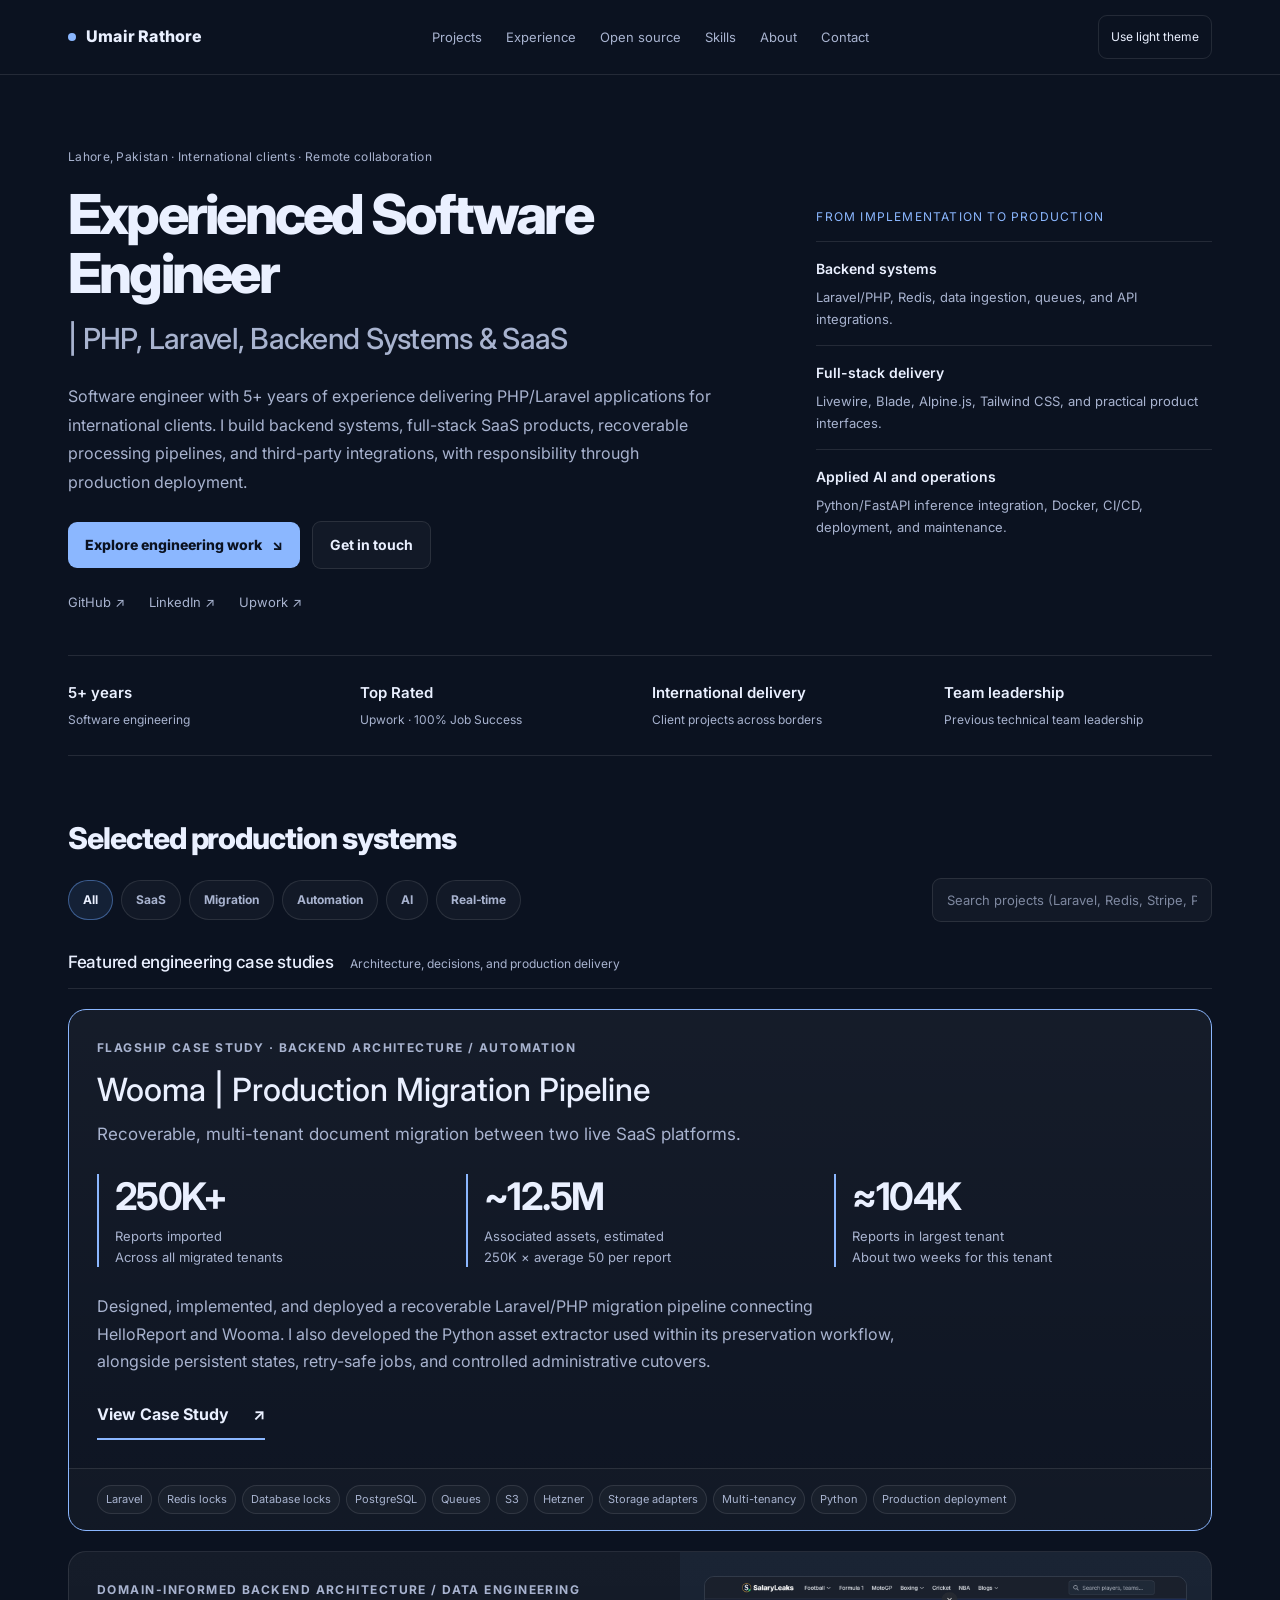
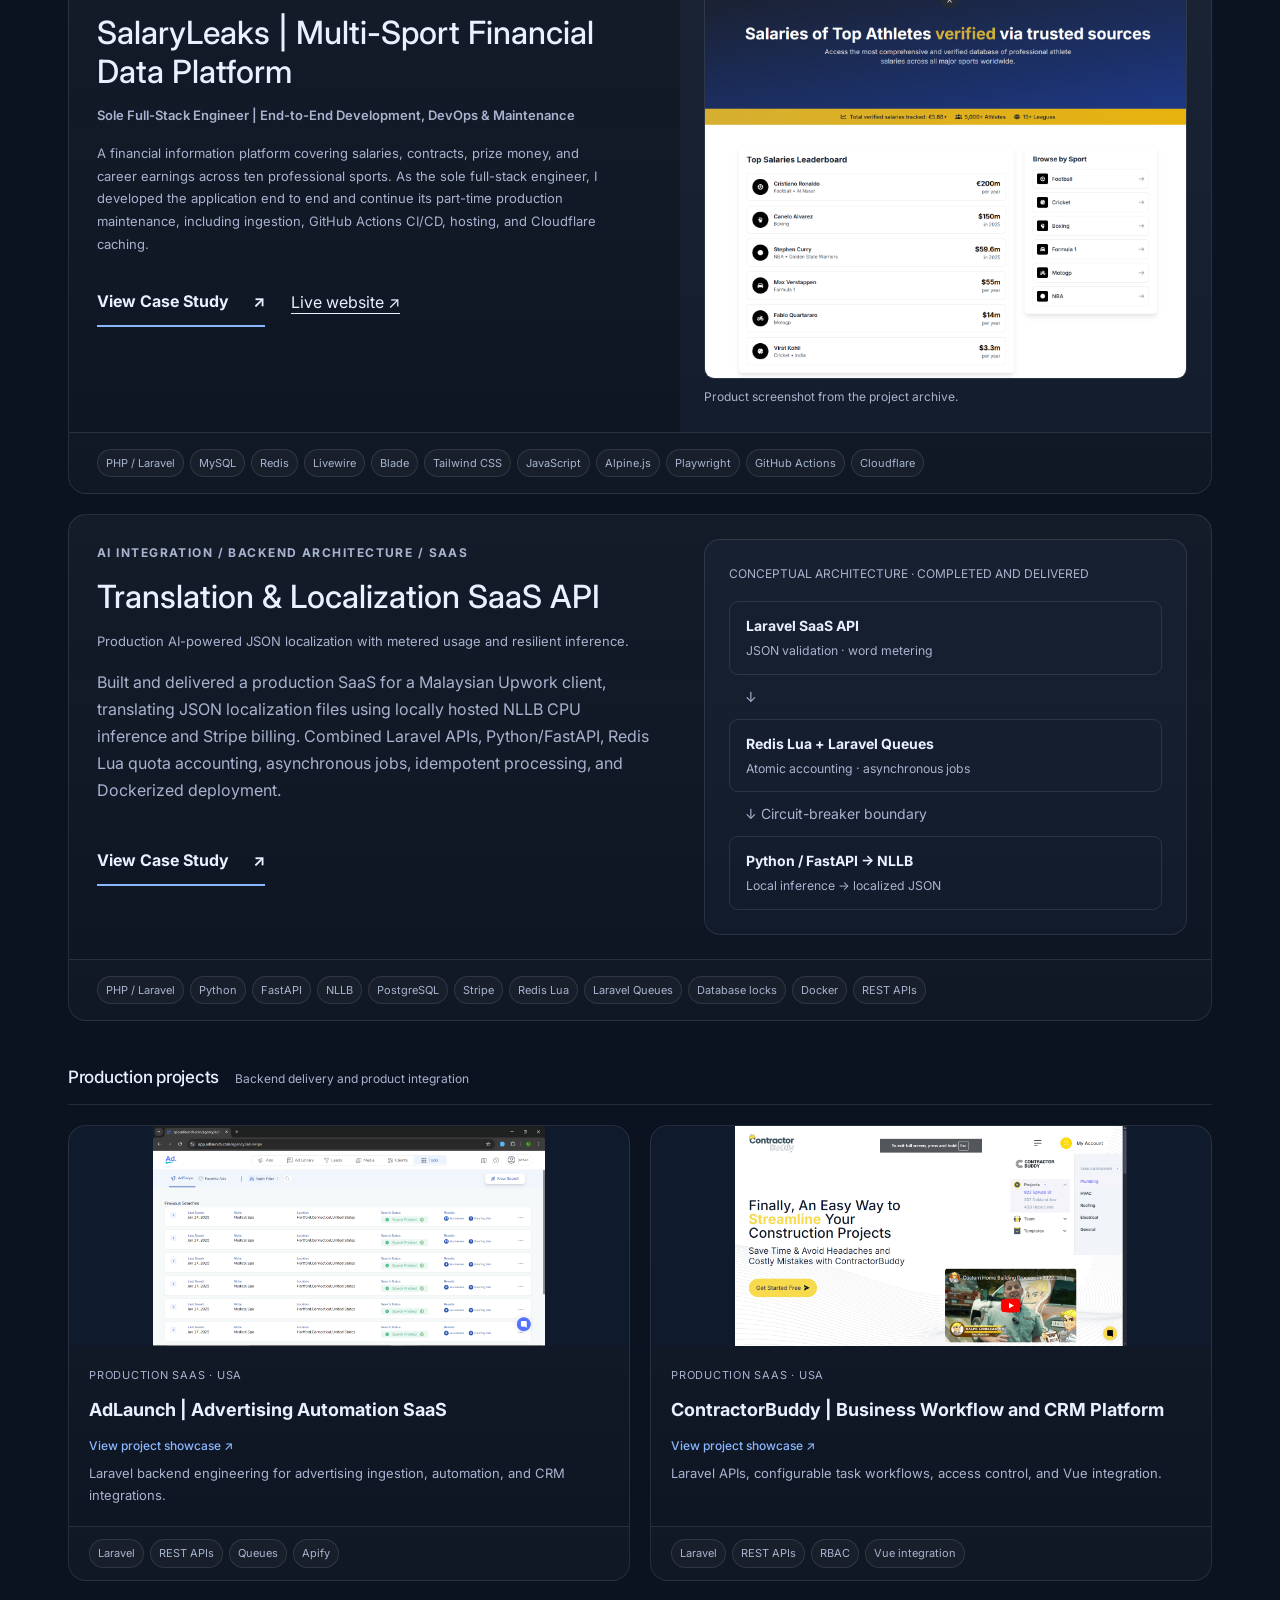
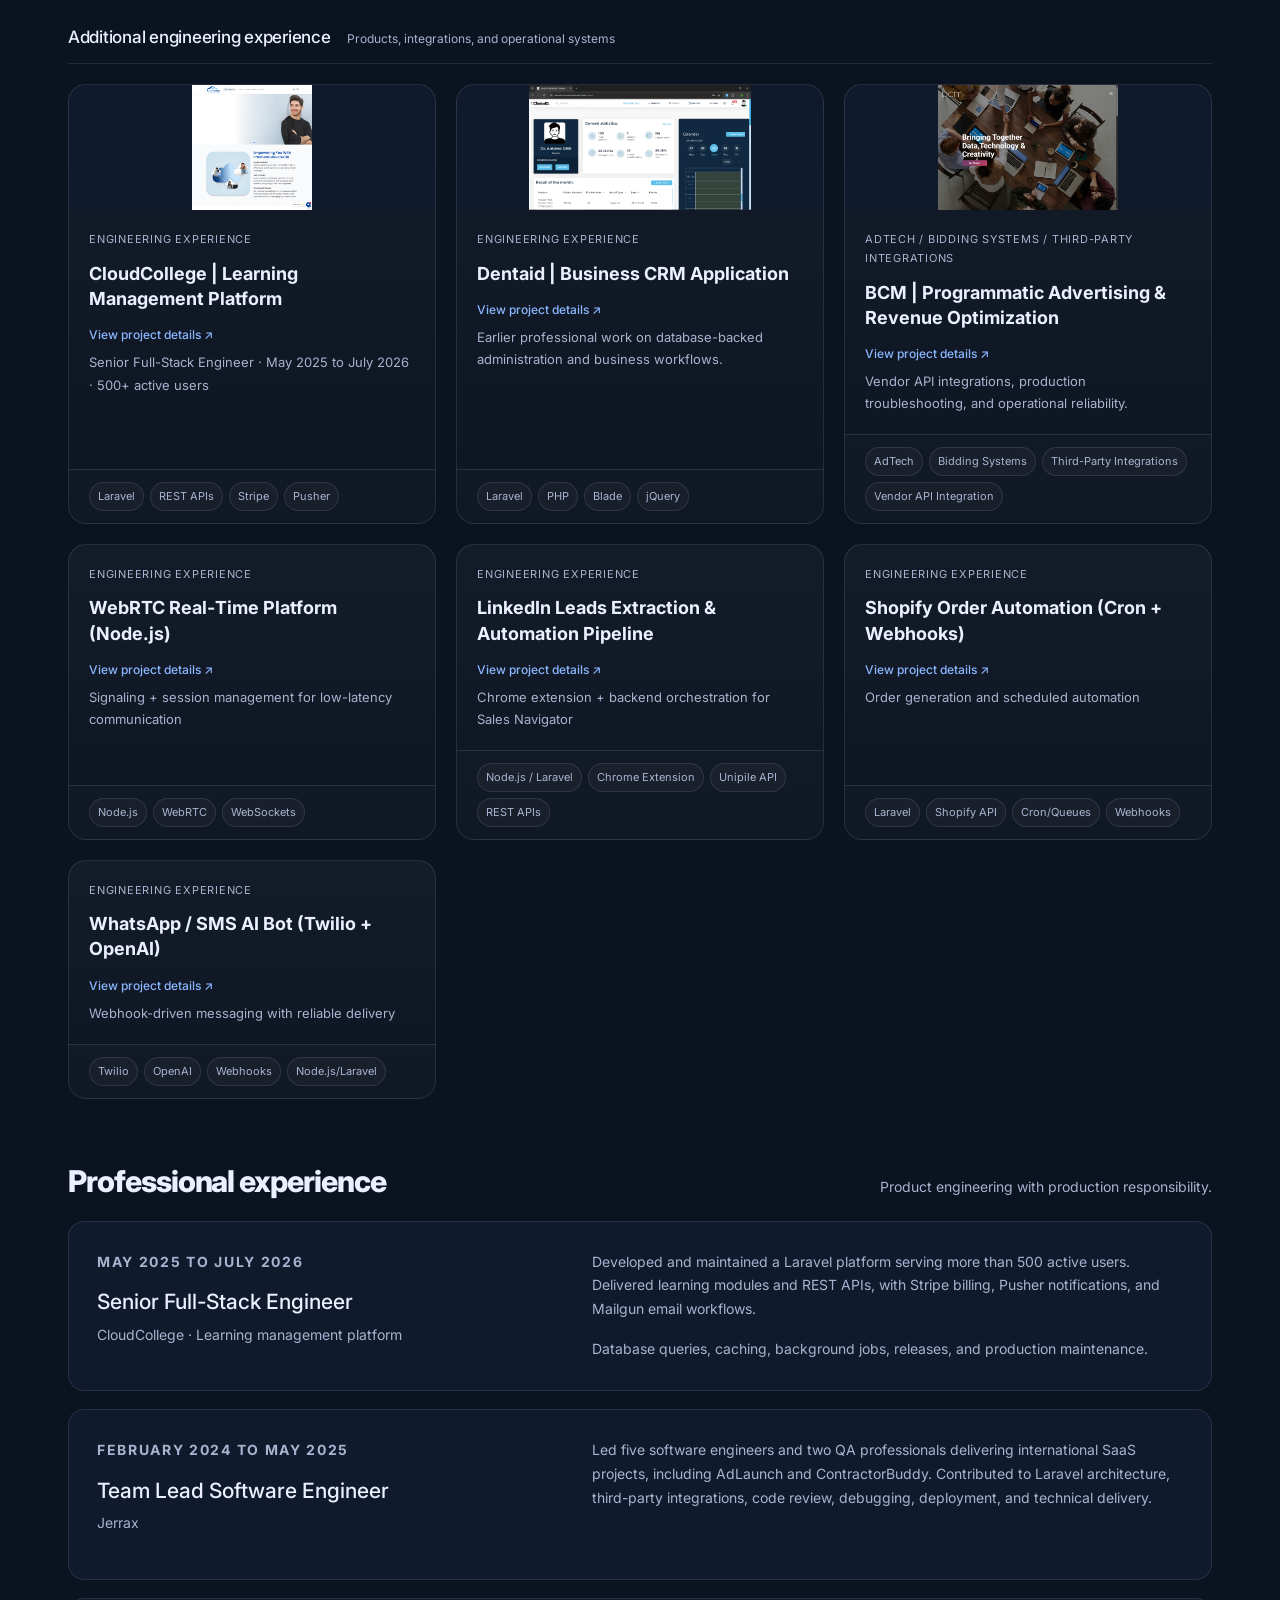
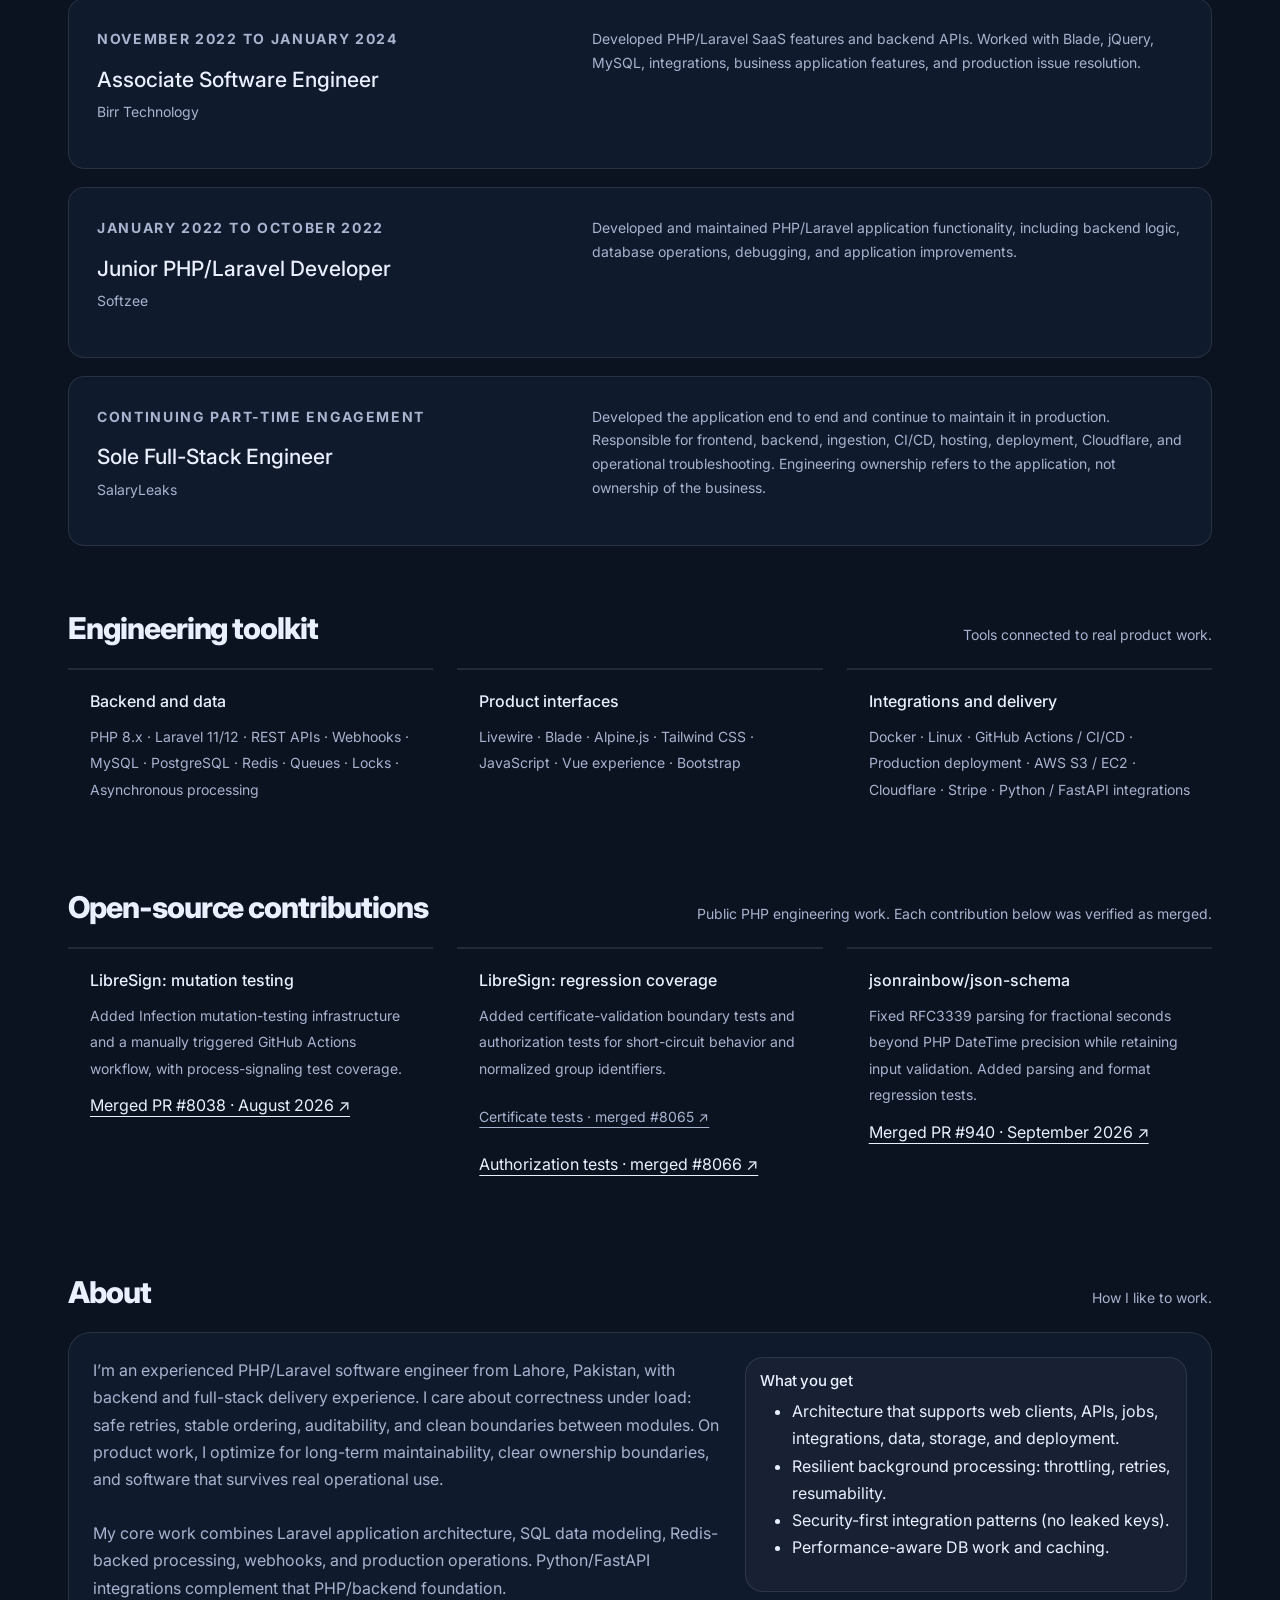
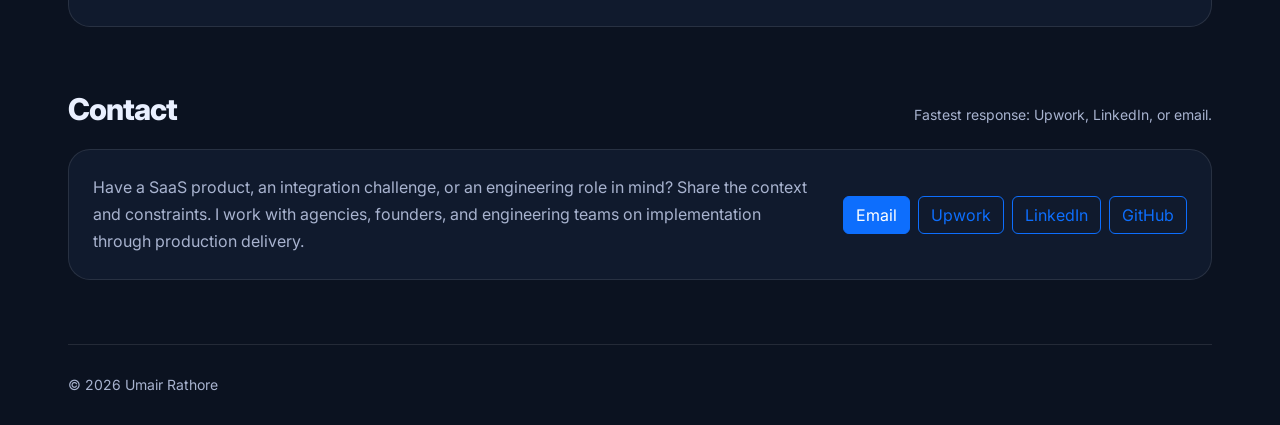
==== commit fe7b5d34: "Refine engineering positioning and project accuracy" ====
--- a/index.html
+++ b/index.html
@@ -4,17 +4,17 @@
     <meta charset="utf-8" />
     <meta name="viewport" content="width=device-width, initial-scale=1" />
     <meta name="theme-color" content="#0b1220" />
-    <title>Umair Rathore | Full-Stack Software Engineer | Backend, Automation &amp; AI</title>
-    <meta name="description" content="Umair Rathore, Full-Stack Software Engineer with 5+ years delivering SaaS, Laravel backend systems, automation, API integrations, and applied AI for international clients." />
+    <title>Umair Rathore | Experienced Software Engineer | PHP, Laravel, Backend Systems &amp; SaaS</title>
+    <meta name="description" content="Experienced software engineer specializing in PHP, Laravel, backend systems and SaaS. Production migrations, full-stack delivery, integrations and verified open-source contributions." />
     <link rel="icon" type="image/svg+xml" href="img/favicon.svg">
-    <meta name="keywords" content="Umair Rathore,Laravel,PHP,Node.js,WebRTC,SaaS,Backend Engineer,REST API,PostgreSQL,MySQL,Stripe,Twilio,OpenAI,Queues,Redis,S3" />
+    <meta name="keywords" content="Umair Rathore,PHP,Laravel,Backend Engineering,Full-Stack,SaaS,PostgreSQL,MySQL,Redis" />
     <meta name="author" content="Umair Rathore" />
 
     <!-- Open Graph -->
-    <meta property="og:title" content="Umair Rathore | Full-Stack Software Engineer" />
-    <meta property="og:description" content="Production SaaS, backend systems, automation, and AI integrations. Explore engineering case studies and international client work by Umair Rathore." />
+    <meta property="og:title" content="Umair Rathore | PHP, Laravel &amp; Backend Engineering" />
+    <meta property="og:description" content="PHP, Laravel, backend systems, and full-stack SaaS delivery. Explore engineering case studies and international client work by Umair Rathore." />
     <meta property="og:type" content="website" />
-    <meta property="og:site_name" content="Umair Rathore | Full-Stack Software Engineer" />
+    <meta property="og:site_name" content="Umair Rathore | PHP, Laravel &amp; Backend Engineering" />
 
     <meta property="og:url" content="https://umairrathore.github.io/PortFolio/" />
     <meta property="og:image" content="https://umairrathore.github.io/PortFolio/img/og-cover.png" />
@@ -25,8 +25,8 @@
 
     <!-- Twitter / X -->
     <meta name="twitter:card" content="summary_large_image" />
-    <meta name="twitter:title" content="Umair Rathore | Full-Stack Software Engineer" />
-    <meta name="twitter:description" content="Production SaaS, backend systems, automation, and AI integrations. Engineering case studies by Umair Rathore." />
+    <meta name="twitter:title" content="Umair Rathore | PHP, Laravel &amp; Backend Engineering" />
+    <meta name="twitter:description" content="PHP, Laravel, backend systems, and full-stack SaaS delivery. Engineering case studies by Umair Rathore." />
     <meta name="twitter:image" content="https://umairrathore.github.io/PortFolio/img/og-cover.png" />
 
     <!-- Bootstrap 5 -->
@@ -548,15 +548,15 @@
 <a class="home-skip" href="#top">Skip to main content</a>
 <header class="topbar"><div class="wrap"><div class="topbar-inner">
 <a class="brand" href="#top"><span class="brand-dot" aria-hidden="true"></span>Umair Rathore</a>
-<nav class="navlinks" aria-label="Main navigation"><a href="#projects">Projects</a><a href="#experience">Experience</a><a href="#skills">Skills</a><a href="#about">About</a><a href="#contact">Contact</a></nav>
+<nav class="navlinks" aria-label="Main navigation"><a href="#projects">Projects</a><a href="#experience">Experience</a><a href="#open-source">Open source</a><a href="#skills">Skills</a><a href="#about">About</a><a href="#contact">Contact</a></nav>
 <button id="themeBtn" type="button" class="theme-control" aria-pressed="false">Use light theme</button>
 </div></div></header>
 <main id="top" class="wrap">
     <!-- Hero -->
     <div class="hero" aria-labelledby="hero-title"><div class="hero-grid">
       <div class="hero-left"><p class="hero-kicker">Lahore, Pakistan · International clients · Remote collaboration</p>
-        <h1 id="hero-title">Full-Stack Software Engineer <span>| Backend Systems, Automation &amp; AI Integrations</span></h1>
-        <p class="sub">Software engineer with 5+ years of experience delivering production SaaS platforms, backend systems, asynchronous processing pipelines, third-party API integrations, and full-stack web applications for international clients.</p>
+        <h1 id="hero-title">Experienced Software Engineer <span>| PHP, Laravel, Backend Systems &amp; SaaS</span></h1>
+        <p class="sub">Software engineer with 5+ years of experience delivering PHP/Laravel applications for international clients. I build backend systems, full-stack SaaS products, recoverable processing pipelines, and third-party integrations, with responsibility through production deployment.</p>
         <div class="cta-row"><a class="btn-brand" href="#projects">Explore engineering work <span aria-hidden="true">↘</span></a><a class="btn-ghost" href="mailto:contactusr22@gmail.com">Get in touch</a></div>
         <div class="hero-socials"><a href="https://github.com/UmairRathore" target="_blank" rel="noopener">GitHub ↗</a><a href="https://www.linkedin.com/in/umairrathore/" target="_blank" rel="noopener">LinkedIn ↗</a><a href="https://www.upwork.com/freelancers/~0189e2b25fac579624" target="_blank" rel="noopener">Upwork ↗</a></div>
       </div>
@@ -579,7 +579,7 @@
             <button type="button" class="chip" data-filter="realtime" aria-pressed="false">Real‑time</button>
 
             <div class="search">
-                <label class="visually-hidden" for="searchInput">Search projects</label><input id="searchInput" type="text" placeholder="Search projects (e.g., WebRTC, Stripe, Shopify, PDF)…" />
+                <label class="visually-hidden" for="searchInput">Search projects</label><input id="searchInput" type="text" placeholder="Search projects (Laravel, Redis, Stripe, PDF)…" />
             </div>
         </div>
 
@@ -589,11 +589,20 @@
     <!-- Experience -->
     <section id="experience"><div class="section-title"><h2>Professional experience</h2><p>Product engineering with production responsibility.</p></div>
       <article class="experience-entry"><div><p class="wooma-eyebrow">May 2025 to July 2026</p><h3>Senior Full-Stack Engineer</h3><p>CloudCollege · Learning management platform</p></div><div><p>Developed and maintained a Laravel platform serving more than 500 active users. Delivered learning modules and REST APIs, with Stripe billing, Pusher notifications, and Mailgun email workflows.</p><p class="experience-note">Database queries, caching, background jobs, releases, and production maintenance.</p></div></article>
-    </section>
+    <article class="experience-entry"><div><p class="wooma-eyebrow">February 2024 to May 2025</p><h3>Team Lead Software Engineer</h3><p>Jerrax</p></div><div><p>Led five software engineers and two QA professionals delivering international SaaS projects, including AdLaunch and ContractorBuddy. Contributed to Laravel architecture, third-party integrations, code review, debugging, deployment, and technical delivery.</p></div></article>
+<article class="experience-entry"><div><p class="wooma-eyebrow">November 2022 to January 2024</p><h3>Associate Software Engineer</h3><p>Birr Technology</p></div><div><p>Developed PHP/Laravel SaaS features and backend APIs. Worked with Blade, jQuery, MySQL, integrations, business application features, and production issue resolution.</p></div></article>
+<article class="experience-entry"><div><p class="wooma-eyebrow">January 2022 to October 2022</p><h3>Junior PHP/Laravel Developer</h3><p>Softzee</p></div><div><p>Developed and maintained PHP/Laravel application functionality, including backend logic, database operations, debugging, and application improvements.</p></div></article>
+<article class="experience-entry"><div><p class="wooma-eyebrow">Continuing part-time engagement</p><h3>Sole Full-Stack Engineer</h3><p>SalaryLeaks</p></div><div><p>Developed the application end to end and continue to maintain it in production. Responsible for frontend, backend, ingestion, CI/CD, hosting, deployment, Cloudflare, and operational troubleshooting. Engineering ownership refers to the application, not ownership of the business.</p></div></article>
+</section>
     <!-- Skills -->
     <section id="skills"><div class="section-title"><h2>Engineering toolkit</h2><p>Tools connected to real product work.</p></div>
-      <div class="skill-groups"><article><h3>Backend and data</h3><p>Laravel / PHP · REST APIs · PostgreSQL · MySQL · Redis · Queues · Locks · Data ingestion</p></article><article><h3>Product interfaces</h3><p>Livewire · Blade · Alpine.js · Tailwind CSS · JavaScript · Bootstrap</p></article><article><h3>Integrations and delivery</h3><p>Python / FastAPI · NLLB · Stripe · Twilio · OpenAI APIs · Docker · GitHub Actions · Cloudflare</p></article></div>
+      <div class="skill-groups"><article><h3>Backend and data</h3><p>PHP 8.x · Laravel 11/12 · REST APIs · Webhooks · MySQL · PostgreSQL · Redis · Queues · Locks · Asynchronous processing</p></article><article><h3>Product interfaces</h3><p>Livewire · Blade · Alpine.js · Tailwind CSS · JavaScript · Vue experience · Bootstrap</p></article><article><h3>Integrations and delivery</h3><p>Docker · Linux · GitHub Actions / CI/CD · Production deployment · AWS S3 / EC2 · Cloudflare · Stripe · Python / FastAPI integrations</p></article></div>
     </section>
+<section id="open-source"><div class="section-title"><h2>Open-source contributions</h2><p>Public PHP engineering work. Each contribution below was verified as merged.</p></div><div class="skill-groups">
+ <article><h3>LibreSign: mutation testing</h3><p>Added Infection mutation-testing infrastructure and a manually triggered GitHub Actions workflow, with process-signaling test coverage.</p><a href="https://github.com/LibreSign/libresign/pull/8038" target="_blank" rel="noopener">Merged PR #8038 · August 2026 ↗</a></article>
+ <article><h3>LibreSign: regression coverage</h3><p>Added certificate-validation boundary tests and authorization tests for short-circuit behavior and normalized group identifiers.</p><p><a href="https://github.com/LibreSign/libresign/pull/8065" target="_blank" rel="noopener">Certificate tests · merged #8065 ↗</a></p><a href="https://github.com/LibreSign/libresign/pull/8066" target="_blank" rel="noopener">Authorization tests · merged #8066 ↗</a></article>
+ <article><h3>jsonrainbow/json-schema</h3><p>Fixed RFC3339 parsing for fractional seconds beyond PHP DateTime precision while retaining input validation. Added parsing and format regression tests.</p><a href="https://github.com/jsonrainbow/json-schema/pull/940" target="_blank" rel="noopener">Merged PR #940 · September 2026 ↗</a></article>
+ </div></section>
     <!-- About -->
     <section id="about">
         <div class="section-title">
@@ -605,10 +614,10 @@
             <div class="row g-4">
                 <div class="col-lg-7">
                     <div style="color:var(--muted)">
-                        I’m a backend-first full-stack engineer from Lahore, Pakistan. I care about correctness under load: safe retries, stable ordering,
+                        I’m an experienced PHP/Laravel software engineer from Lahore, Pakistan, with backend and full-stack delivery experience. I care about correctness under load: safe retries, stable ordering,
                         auditability, and clean boundaries between modules. On product work, I optimize for long-term maintainability, clear ownership boundaries, and software that survives real operational use.
                         <br/><br/>
-                        Recent themes: production SaaS engineering, deterministic PDF ingestion/parsing pipelines, webhook-heavy integrations, multi-tenant job orchestration, AI-assisted workflows, and real-time Node.js systems (WebRTC + signaling).
+                        My core work combines Laravel application architecture, SQL data modeling, Redis-backed processing, webhooks, and production operations. Python/FastAPI integrations complement that PHP/backend foundation.
                     </div>
                 </div>
                 <div class="col-lg-5">
@@ -737,7 +746,7 @@
                 "img/projects/salayrleaks/admin_portal.png",
                 "img/projects/salayrleaks/player_information_page.png"
             ],
-            desc: "A financial information platform covering salaries, contracts, prize money, and career earnings across ten professional sports. As the sole full-stack engineer, I developed the application end to end and continue to run and maintain it in production, including ingestion, GitHub Actions CI/CD, hosting, and Cloudflare caching.",
+            desc: "A financial information platform covering salaries, contracts, prize money, and career earnings across ten professional sports. As the sole full-stack engineer, I developed the application end to end and continue its part-time production maintenance, including ingestion, GitHub Actions CI/CD, hosting, and Cloudflare caching.",
             bullets: [
                 "Shared athlete and sport entities with sport-specific financial models and services.",
                 "Historical API integrations, source-specific ingestion, and normalization workflows.",
@@ -756,7 +765,7 @@
             subtitle: "Production AI-powered JSON localization with metered usage and resilient inference.",
             cover: "",
             images: [],
-            desc: "Built a production SaaS platform for translating JSON localization files using a locally hosted NLLB inference service. Combined Laravel APIs, Python/FastAPI, Redis Lua quota accounting, asynchronous jobs, idempotent processing, and Dockerized deployment.",
+            desc: "Built and delivered a production SaaS for a Malaysian Upwork client, translating JSON localization files using locally hosted NLLB CPU inference and Stripe billing. Combined Laravel APIs, Python/FastAPI, Redis Lua quota accounting, asynchronous jobs, idempotent processing, and Dockerized deployment.",
             bullets: [
                 "Laravel SaaS application with a separate Python/FastAPI inference service.",
                 "Atomic quota reservation and accounting with Redis Lua, persisted state, and database locks.",
@@ -840,22 +849,15 @@
             id: "bcm",
             title: "BCM | Programmatic Advertising & Revenue Optimization",
             category: "AdTech / Bidding Systems / Third-Party Integrations",
-            subtitle: "Publisher integrations, bidding-related workflows, vendor APIs, and revenue reporting.",
+            subtitle: "Vendor API integrations, production troubleshooting, and operational reliability.",
             cover: "img/projects/bcm/homepage.jpg",
             images: ["img/projects/bcm/homepage.jpg"],
-            desc: "BCM is an AdTech platform focused on ad placement, bidding-related operations, third-party advertising vendors, and revenue optimization for registered publisher websites. I contributed backend APIs, integrations, reporting, and operational reliability work.",
-            bullets: ["Backend API development and third-party advertising vendor integrations.", "Publisher website integration and advertising performance reporting.", "API health checks, scheduled monitoring, logging, and integration troubleshooting."],
-            tech: ["AdTech", "Bidding Systems", "Third-Party Integrations", "Backend APIs", "Monitoring", "Logging"],
+            desc: "BCM is an AdTech platform focused on ad placement, bidding-related operations, third-party advertising vendors, and revenue optimization for registered publisher websites. My contribution focused on technical support, vendor API integrations, production troubleshooting, and integration reliability.",
+            bullets: ["Investigated production logs and failed vendor API requests.", "Resolved authentication and expired-credential issues.", "Understood and extended existing vendor integrations, supporting operational reliability."],
+            tech: ["AdTech", "Bidding Systems", "Third-Party Integrations", "Vendor API Integration", "Production Support", "Logging"],
             cats: ["automation"],
-            sections: [
-                {title: "Product overview and business purpose", text: "BCM supports ad monetization for registered publisher websites. Ad placement, bidding-related operations, and external advertising vendor integrations serve the platform's revenue-optimization objective."},
-                {title: "Ad placement and bidding ecosystem", text: "The platform coordinates advertising placement and bidding-related workflows with external advertising or demand vendors. My contribution focused on backend APIs and integrations supporting those operations."},
-                {title: "Publisher websites and vendor integrations", text: "I worked on integrations connecting registered publisher websites, BCM application workflows, and third-party advertising vendor APIs."},
-                {title: "My backend engineering responsibilities", text: "My work included backend API development, third-party integration, advertising and bidding-related workflows, centralized logging, debugging, and operational support. My contribution was to these backend capabilities, not development of the entire platform."},
-                {title: "Revenue optimization and performance reporting", text: "I worked on revenue and advertising performance reporting to support operational understanding of monetization activity. Improving revenue performance was a platform objective; no measured revenue uplift is attributed to my work here."},
-                {title: "Operational monitoring and reliability", text: "API health checks and scheduled monitoring supported visibility into integration behavior. Centralized logging, debugging, operational support, and integration troubleshooting formed part of my backend reliability work."}
-            ],
-            links: [{label: "BCM website", url: "https://www.bcm.ltd/"}]
+                          sections: [{"title": "Product overview and business purpose", "text": "BCM connects publisher websites with external advertising and demand vendors. Ad placement and bidding-related operations support its revenue-optimization objective; no measured revenue uplift is attributed to my work."}, {"title": "Publisher and vendor ecosystem", "text": "Registered publisher websites interact with the BCM platform and third-party demand vendors. The conceptual diagram shows responsibilities without asserting a real-time bidding protocol or auction architecture."}, {"title": "My integration engineering responsibilities", "text": "My work primarily involved technical support and vendor API integration. I understood and extended existing integrations and debugged third-party behavior within the advertising workflow."}, {"title": "Production troubleshooting", "text": "I investigated logs and production failures, diagnosed failed API requests, and resolved authentication and expired-credential issues."}, {"title": "Operational reliability", "text": "Integration troubleshooting and operational support helped maintain the advertising workflow. I did not architect the bidding engine or develop the entire platform; backend API development, revenue reporting implementation, and bidding algorithms are not attributed to me."}],
+links: [{label: "BCM website", url: "https://www.bcm.ltd/"}]
         },
         /*{
           id: "beezjobs",
@@ -987,7 +989,7 @@
               <div class="translation-card-layout">
                 <div class="proj-body">
                   <div class="wooma-eyebrow">AI Integration / Backend Architecture / SaaS</div>
-                  <h3 id="translation-card-title">${escapeHtml(p.title)}</h3>
+                  <h4 id="translation-card-title">${escapeHtml(p.title)}</h4>
                   <p class="proj-desc">${escapeHtml(p.subtitle)}</p>
                   <p class="wooma-summary">${escapeHtml(p.desc)}</p>
                   <a class="wooma-link" href="case-studies/translation.html">View Case Study <span aria-hidden="true">↗</span></a>
@@ -1010,8 +1012,8 @@
             return `<article class="proj salary-card" aria-labelledby="salary-card-title">
               <div class="salary-card-layout">
                 <div class="proj-body">
-                  <div class="wooma-eyebrow">Domain-Driven Backend Architecture / Data Engineering</div>
-                  <h3 id="salary-card-title">${escapeHtml(p.title)}</h3>
+                  <div class="wooma-eyebrow">Domain-Informed Backend Architecture / Data Engineering</div>
+                  <h4 id="salary-card-title">${escapeHtml(p.title)}</h4>
                   <p class="salary-card-role">Sole Full-Stack Engineer | End-to-End Development, DevOps &amp; Maintenance</p>
                   <p class="proj-desc">${escapeHtml(p.desc)}</p>
                   <div class="salary-actions">
@@ -1031,12 +1033,12 @@
             return `<article class="proj wooma-card" aria-labelledby="wooma-card-title">
               <div class="proj-body">
                 <div class="wooma-eyebrow">Flagship case study · Backend Architecture / Automation</div>
-                <h3 id="wooma-card-title">${escapeHtml(p.title)}</h3>
+                <h4 id="wooma-card-title">${escapeHtml(p.title)}</h4>
                 <p class="proj-desc">${escapeHtml(p.subtitle)}</p>
                 <div class="wooma-metrics" aria-label="Migration scale">
-                  <div class="wooma-metric"><strong>≈104K</strong><span>Reports in the largest tenant<br>Approximate</span></div>
-                  <div class="wooma-metric"><strong>~5M</strong><span>Associated assets, estimated<br>Assuming 50 per report</span></div>
-                  <div class="wooma-metric"><strong>≈14 days</strong><span>Largest migration<br>Approximate historical duration</span></div>
+                  <div class="wooma-metric"><strong>250K+</strong><span>Reports imported<br>Across all migrated tenants</span></div>
+                  <div class="wooma-metric"><strong>~12.5M</strong><span>Associated assets, estimated<br>250K × average 50 per report</span></div>
+                  <div class="wooma-metric"><strong>≈104K</strong><span>Reports in largest tenant<br>About two weeks for this tenant</span></div>
                 </div>
                 <p class="wooma-summary">${escapeHtml(p.desc)}</p>
                 <a class="wooma-link" href="case-studies/wooma.html">View Case Study <span aria-hidden="true">↗</span></a>
@@ -1128,7 +1130,7 @@
               <h3 id="bcm-diagram-title">Publisher and demand-vendor ecosystem</h3>
               <ol class="row g-3 list-unstyled mt-2 mb-0">
                 <li class="col-md-4"><div class="mini h-100 mb-0"><strong>Registered Publisher Websites</strong><div style="color:var(--muted);font-size:13px">Publisher integration and ad placement context</div><span aria-hidden="true">→</span></div></li>
-                <li class="col-md-4"><div class="mini h-100 mb-0"><strong>BCM Advertising Platform</strong><div style="color:var(--muted);font-size:13px">Backend APIs, bidding-related workflows, and reporting</div><span aria-hidden="true">→</span></div></li>
+                <li class="col-md-4"><div class="mini h-100 mb-0"><strong>BCM Advertising Platform</strong><div style="color:var(--muted);font-size:13px">Advertising placement, bidding-related interactions, and reporting</div><span aria-hidden="true">→</span></div></li>
                 <li class="col-md-4"><div class="mini h-100 mb-0"><strong>Third-Party Demand Vendors</strong><div style="color:var(--muted);font-size:13px">Advertising API interactions and reporting data</div></div></li>
               </ol>
               <figcaption class="mt-3" style="color:var(--muted);font-size:13px">Conceptual integration flow: publisher websites → BCM → demand vendors. Bidding-related interactions and reporting are shown by responsibility, without specifying a bidding protocol or auction design.</figcaption>
@@ -1244,8 +1246,8 @@
             "https://github.com/UmairRathore",
             "https://www.upwork.com/freelancers/~0189e2b25fac579624"
         ],
-        "jobTitle": "Full-Stack Software Engineer",
-        "knowsAbout": ["Laravel", "PHP", "Node.js", "SaaS", "REST APIs", "Queues", "Redis", "PostgreSQL", "MySQL", "OpenAI integrations", "Automation", "WebRTC"]
+        "jobTitle": "Experienced Software Engineer",
+        "knowsAbout": ["PHP", "Laravel", "Backend Systems", "Full-Stack Engineering", "SaaS", "REST APIs", "Redis", "PostgreSQL", "MySQL", "Queues", "Production Deployment"]
     }
 </script>
 
--- a/css/wooma.css
+++ b/css/wooma.css
@@ -6,7 +6,7 @@
 
 .wooma-card .proj-body{
   padding:28px}
-.wooma-card h3{
+.wooma-card h4{
   font-size:clamp(23px,3vw,32px);
   line-height:1.2;
   margin:12px 0}
--- a/css/salaryleaks.css
+++ b/css/salaryleaks.css
@@ -2,7 +2,7 @@
 .proj.salary-card { grid-column: 1 / -1; min-width: 0; cursor: default; }
 .salary-card-layout { display: grid; grid-template-columns: 1.15fr 1fr; }
 .salary-card .proj-body { padding: 28px; }
-.salary-card h3 { font-size: clamp(23px, 3vw, 32px); line-height: 1.2; margin: 14px 0; }
+.salary-card h4 { font-size: clamp(23px, 3vw, 32px); line-height: 1.2; margin: 14px 0; }
 .salary-card .proj-desc { line-height: 1.75; max-width: 65ch; }
 .salary-card-role { font-size: 13px; line-height: 1.6; color: var(--muted); font-weight: 600; margin: 0 0 16px; }
 .salary-card-preview { margin: 0; padding: 24px; background: rgba(110,168,255,.05); align-self: center; }
--- a/css/translation.css
+++ b/css/translation.css
@@ -6,7 +6,7 @@
 }
 .translation-card-layout { display: grid; grid-template-columns: 1.15fr 1fr; }
 .translation-card .proj-body { padding: 28px; }
-.translation-card h3 { font-size: clamp(23px, 3vw, 32px); line-height: 1.2; margin: 14px 0; }
+.translation-card h4 { font-size: clamp(23px, 3vw, 32px); line-height: 1.2; margin: 14px 0; }
 .translation-card .proj-desc { color: var(--muted); line-height: 1.75; }
 .translation-card .proj-tags { padding: 16px 28px; }
 .translation-card .wooma-link { margin-top: 16px; }
--- a/css/portfolio-polish.css
+++ b/css/portfolio-polish.css
@@ -131,3 +131,10 @@
   html { scroll-behavior:auto; }
   *,*::before,*::after { animation:none !important; transition:none !important; }
 }
+.experience-entry + .experience-entry { margin-top:18px; }
+.navlinks { flex-wrap:wrap; }
+#open-source a { display:inline-block; padding:10px 0; overflow-wrap:anywhere; }
+#open-source .skill-groups p + p { margin-top:12px; }
+
+.navlinks a { display:inline-flex; align-items:center; min-height:44px; }
+.theme-control { min-height:44px; }
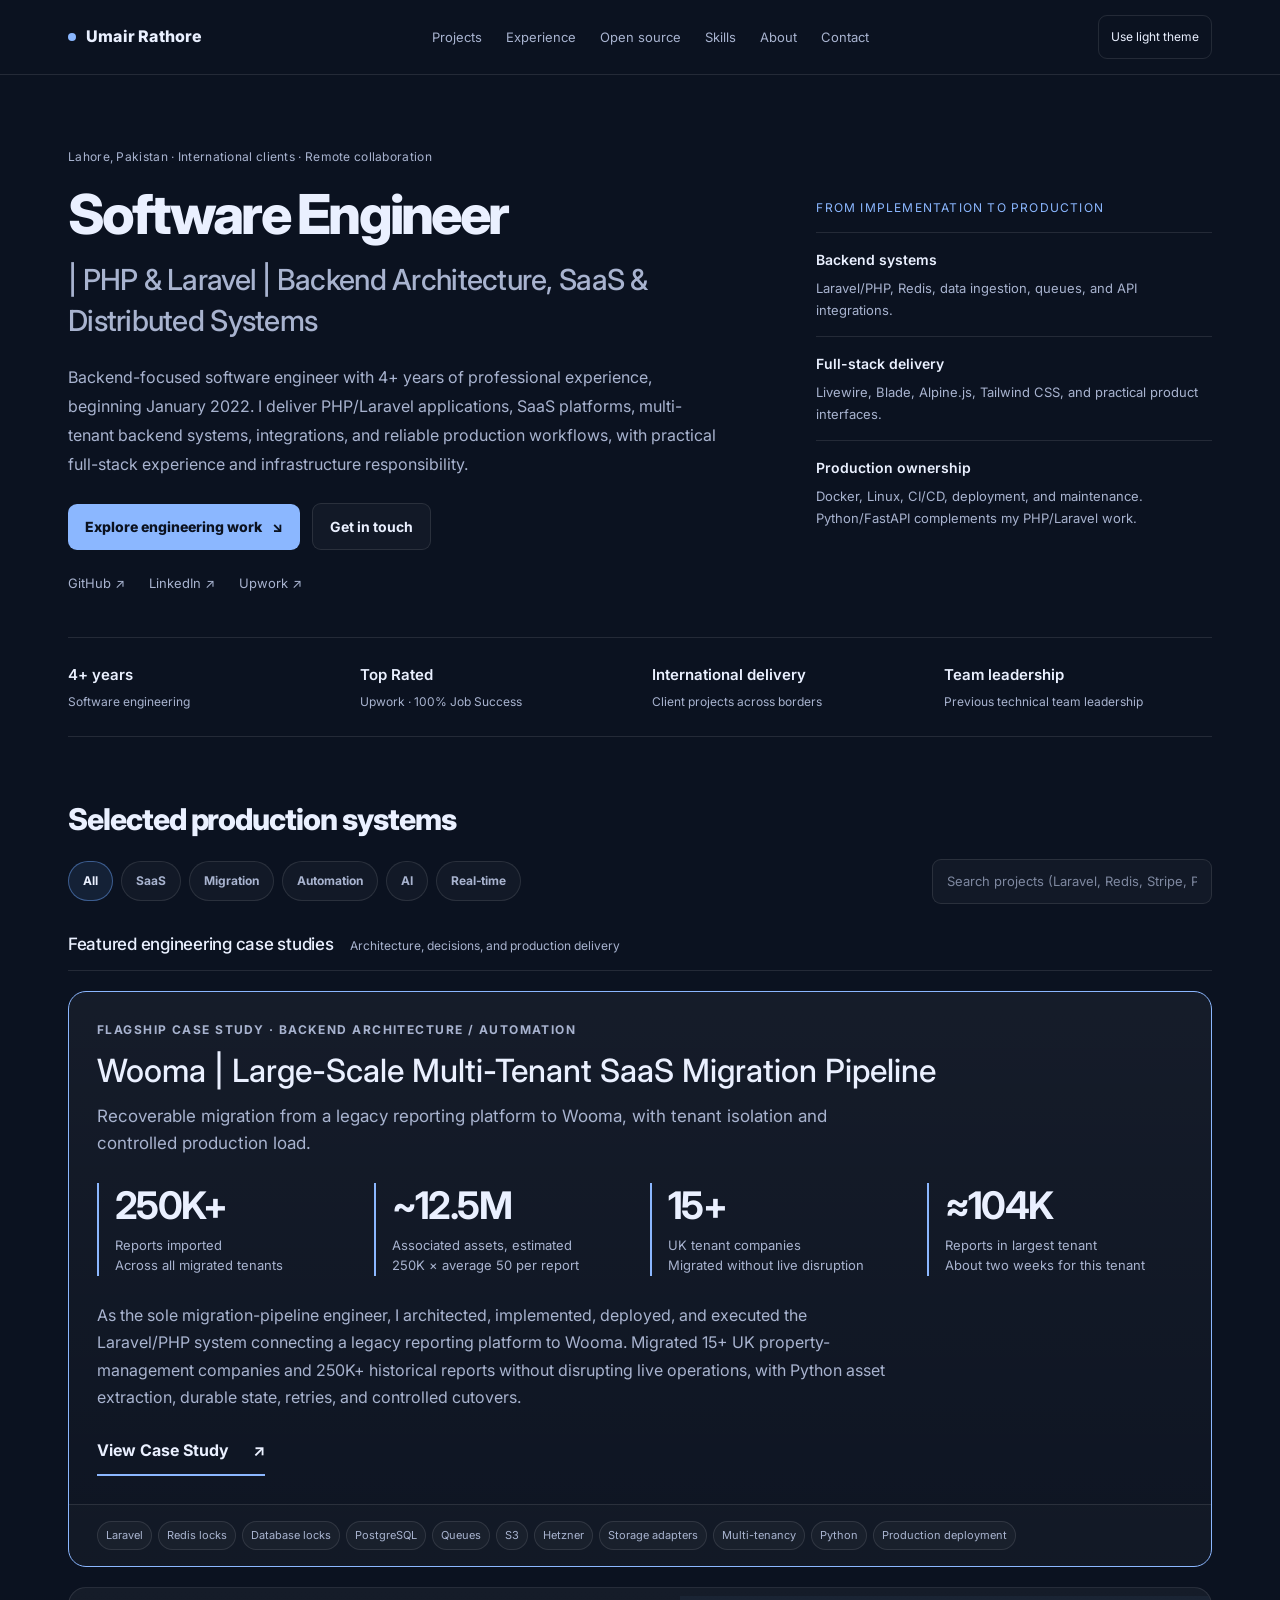
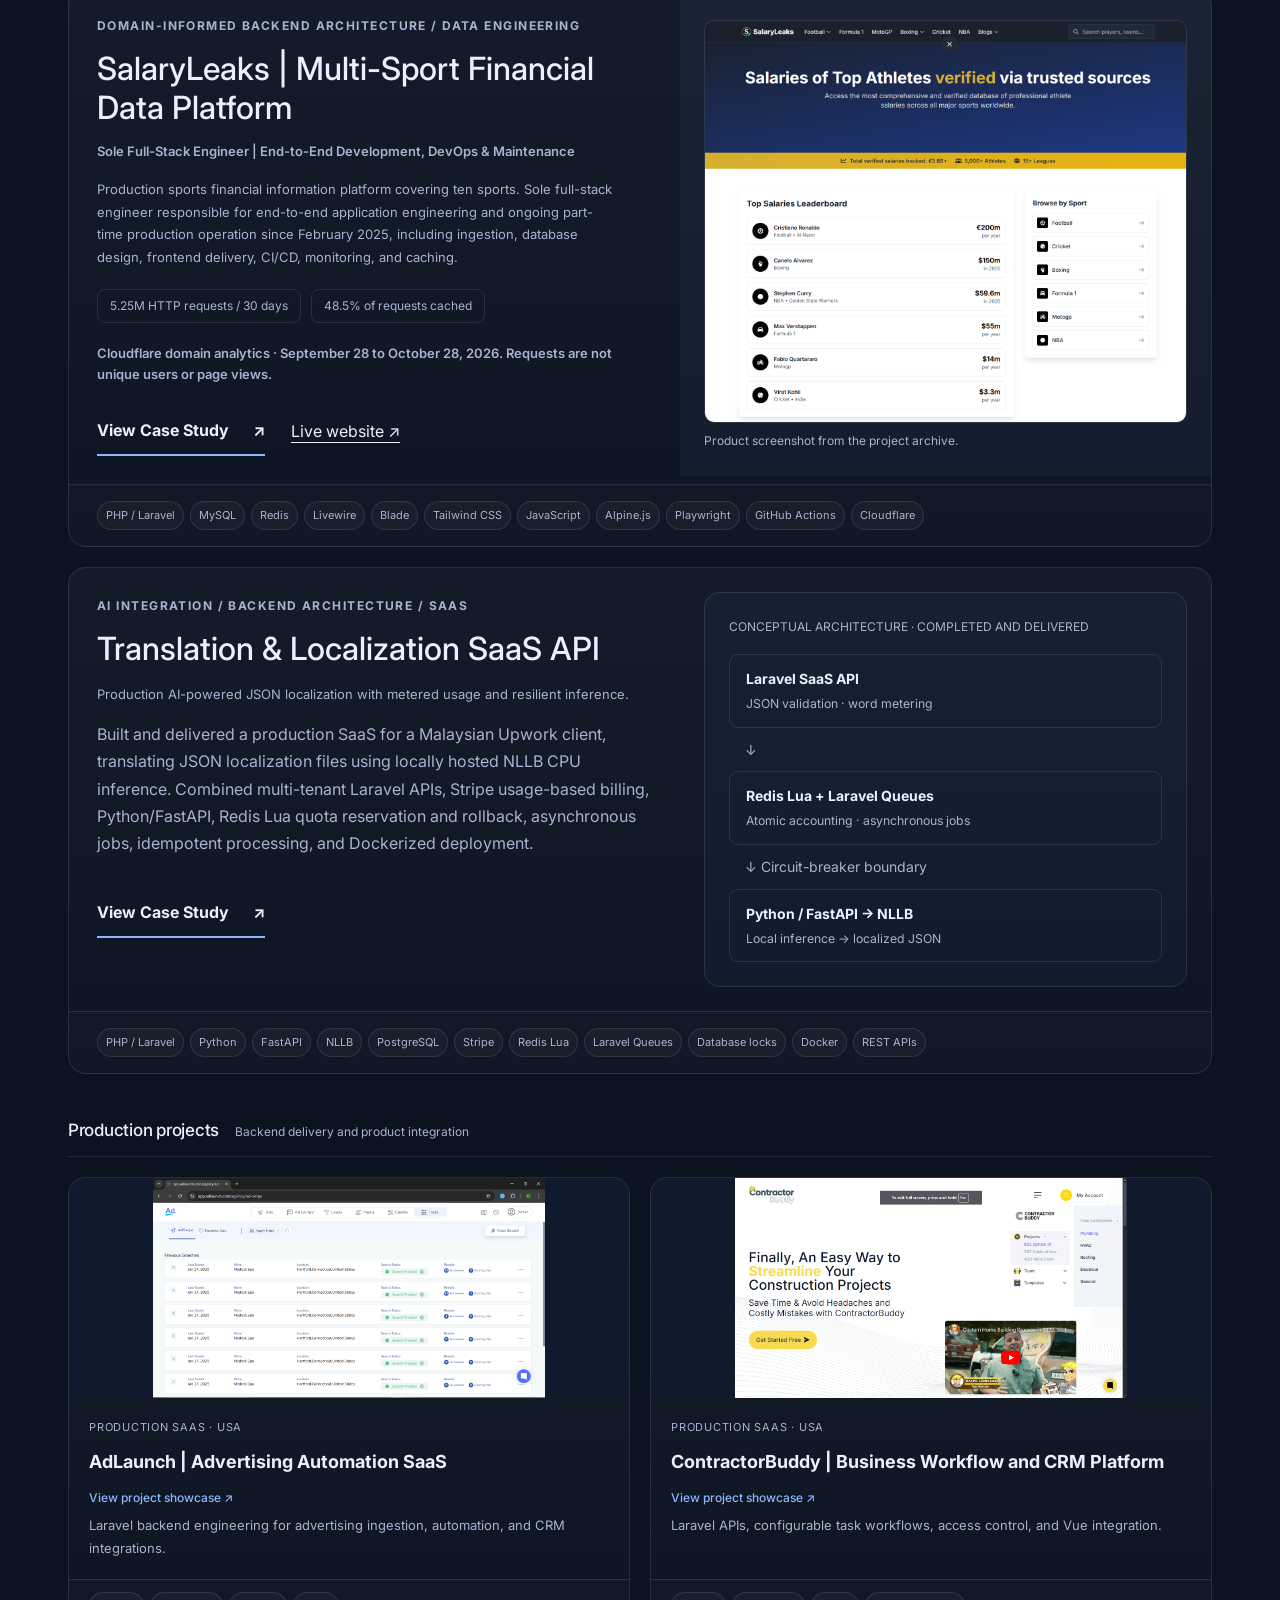
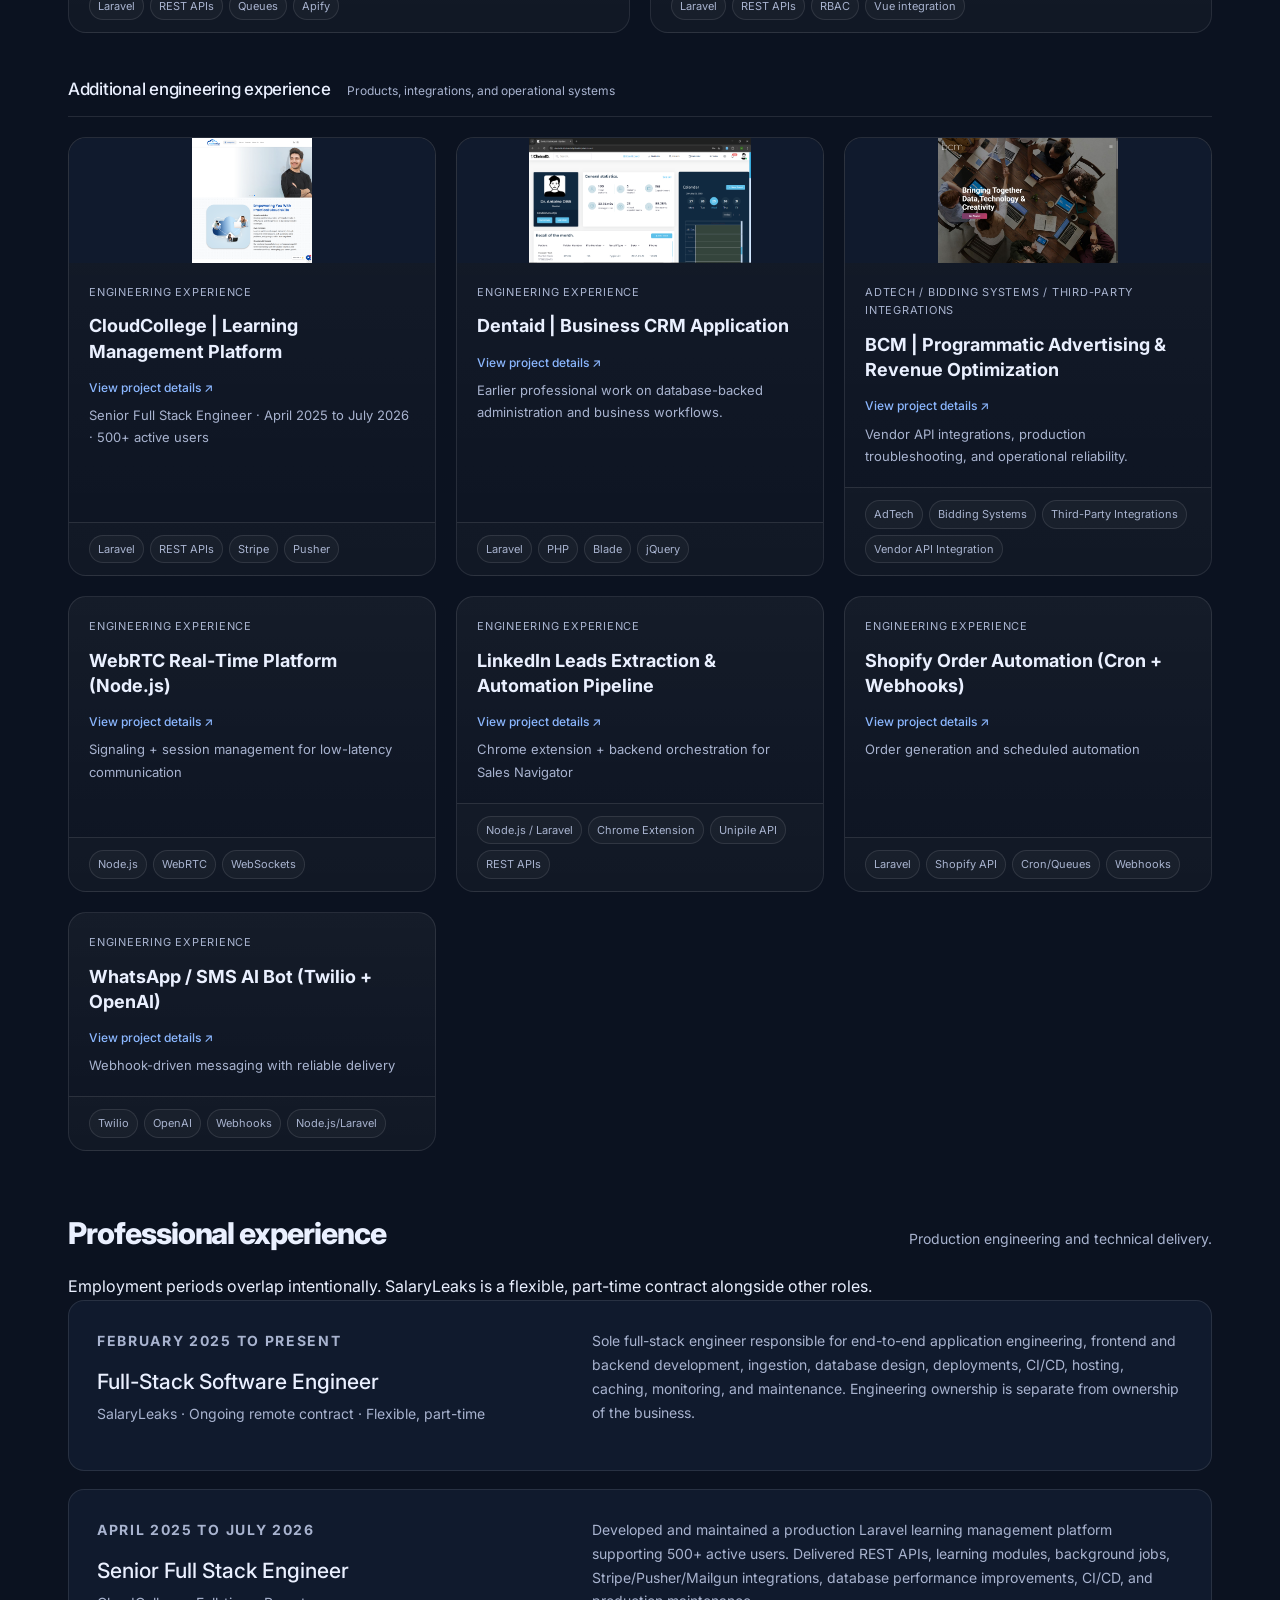
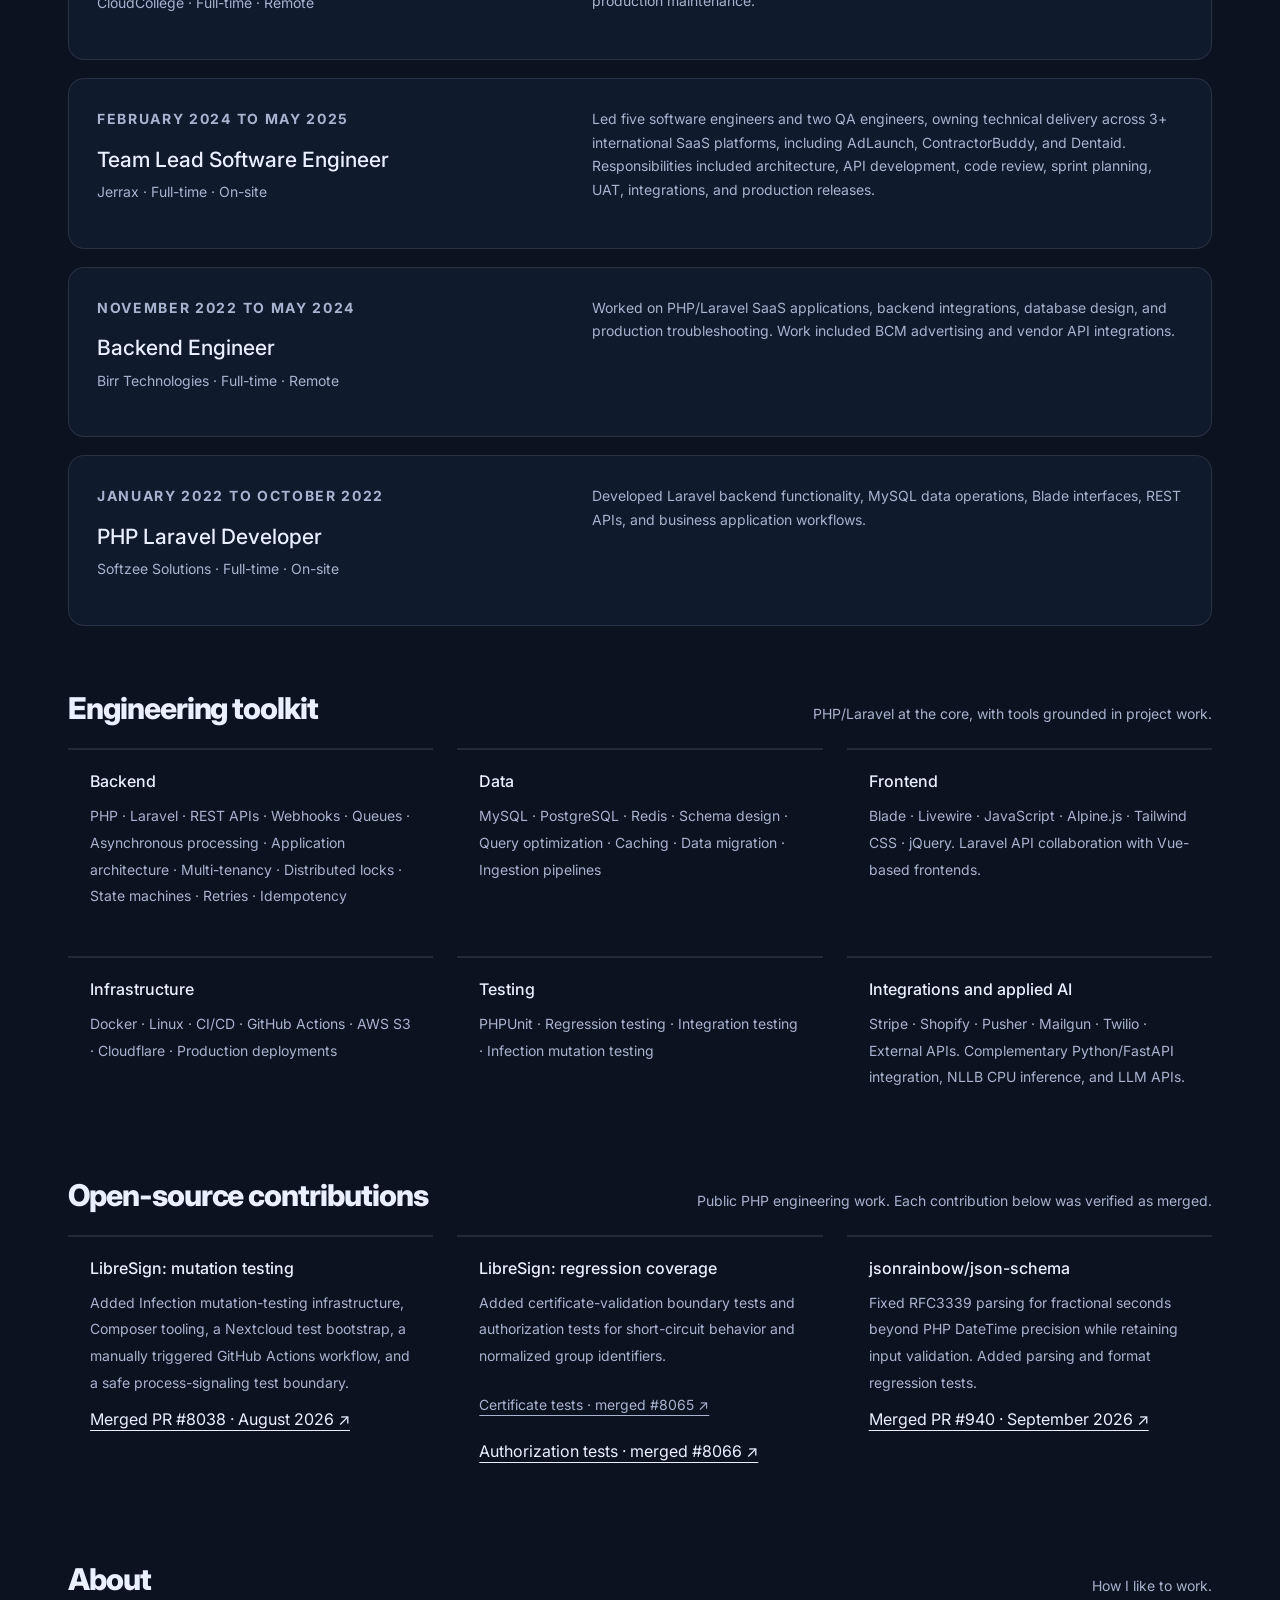
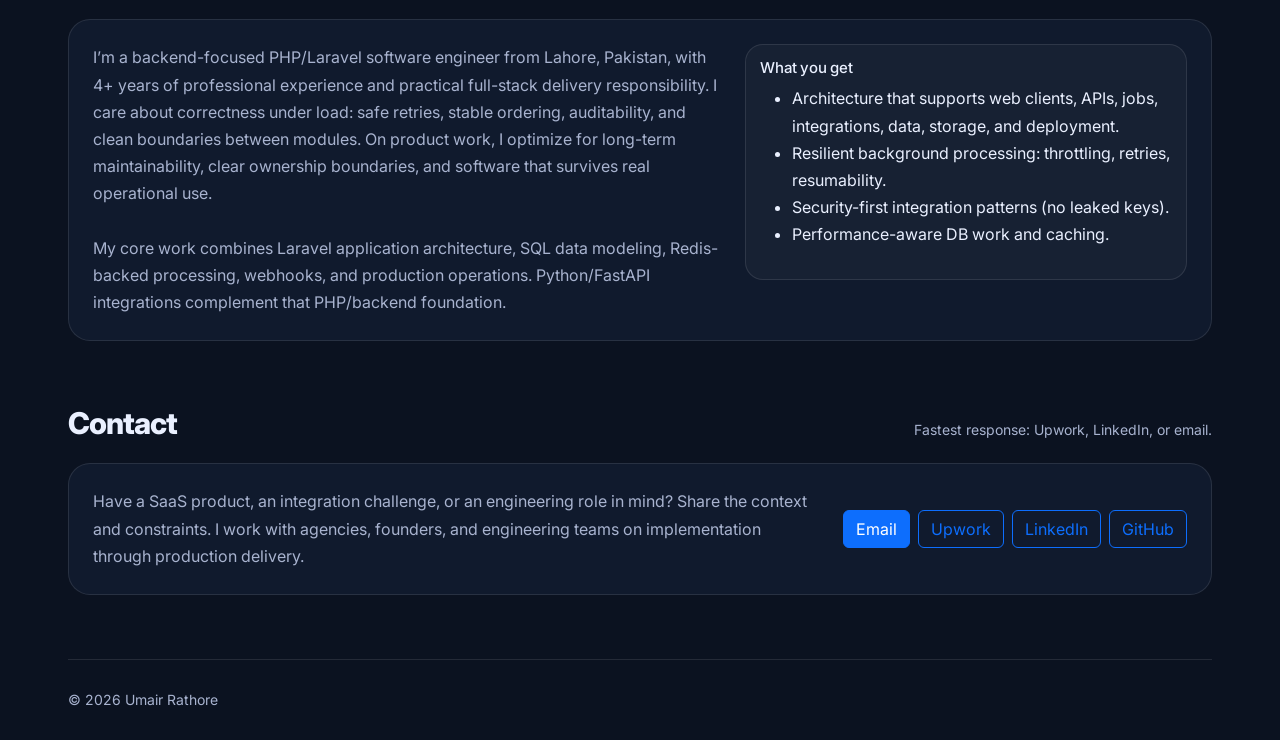
==== commit 8f1c845e: "Align portfolio identity and production engineering case studies" ====
--- a/index.html
+++ b/index.html
@@ -4,30 +4,32 @@
     <meta charset="utf-8" />
     <meta name="viewport" content="width=device-width, initial-scale=1" />
     <meta name="theme-color" content="#0b1220" />
-    <title>Umair Rathore | Experienced Software Engineer | PHP, Laravel, Backend Systems &amp; SaaS</title>
-    <meta name="description" content="Experienced software engineer specializing in PHP, Laravel, backend systems and SaaS. Production migrations, full-stack delivery, integrations and verified open-source contributions." />
+    <title>Umair Rathore | Software Engineer | PHP &amp; Laravel | Backend Architecture, SaaS &amp; Distributed Systems</title>
+    <meta name="description" content="Backend-focused software engineer with 4+ years in PHP/Laravel, SaaS, multi-tenant systems, integrations, production infrastructure and PHP open-source contributions." />
     <link rel="icon" type="image/svg+xml" href="img/favicon.svg">
     <meta name="keywords" content="Umair Rathore,PHP,Laravel,Backend Engineering,Full-Stack,SaaS,PostgreSQL,MySQL,Redis" />
     <meta name="author" content="Umair Rathore" />
 
     <!-- Open Graph -->
-    <meta property="og:title" content="Umair Rathore | PHP, Laravel &amp; Backend Engineering" />
-    <meta property="og:description" content="PHP, Laravel, backend systems, and full-stack SaaS delivery. Explore engineering case studies and international client work by Umair Rathore." />
+    <meta property="og:title" content="Umair Rathore | Software Engineer | PHP &amp; Laravel | Backend Architecture, SaaS &amp; Distributed Systems" />
+    <meta property="og:description" content="Backend-focused software engineer with 4+ years in PHP/Laravel, SaaS, multi-tenant systems, integrations, production infrastructure and PHP open-source contributions." />
     <meta property="og:type" content="website" />
     <meta property="og:site_name" content="Umair Rathore | PHP, Laravel &amp; Backend Engineering" />
 
     <meta property="og:url" content="https://umairrathore.github.io/PortFolio/" />
-    <meta property="og:image" content="https://umairrathore.github.io/PortFolio/img/og-cover.png" />
+    <meta property="og:image" content="https://umairrathore.github.io/PortFolio/img/og-cover.jpg" />
     <meta property="og:image:width" content="1200" />
     <meta property="og:image:height" content="630" />
 
     <link rel="canonical" href="https://umairrathore.github.io/PortFolio/" />
 
     <!-- Twitter / X -->
-    <meta name="twitter:card" content="summary_large_image" />
-    <meta name="twitter:title" content="Umair Rathore | PHP, Laravel &amp; Backend Engineering" />
-    <meta name="twitter:description" content="PHP, Laravel, backend systems, and full-stack SaaS delivery. Engineering case studies by Umair Rathore." />
-    <meta name="twitter:image" content="https://umairrathore.github.io/PortFolio/img/og-cover.png" />
+    <meta property="og:image:alt" content="Umair Rathore, Software Engineer specializing in PHP and Laravel, backend architecture, SaaS and distributed systems.">
+  <meta name="twitter:image:alt" content="Umair Rathore, Software Engineer specializing in PHP and Laravel, backend architecture, SaaS and distributed systems.">
+  <meta name="twitter:card" content="summary_large_image" />
+    <meta name="twitter:title" content="Umair Rathore | Software Engineer | PHP &amp; Laravel | Backend Architecture, SaaS &amp; Distributed Systems" />
+    <meta name="twitter:description" content="Backend-focused software engineer with 4+ years in PHP/Laravel, SaaS, multi-tenant systems, integrations, production infrastructure and PHP open-source contributions." />
+    <meta name="twitter:image" content="https://umairrathore.github.io/PortFolio/img/og-cover.jpg" />
 
     <!-- Bootstrap 5 -->
     <link href="https://cdn.jsdelivr.net/npm/bootstrap@5.3.3/dist/css/bootstrap.min.css" rel="stylesheet"
@@ -555,14 +557,14 @@
     <!-- Hero -->
     <div class="hero" aria-labelledby="hero-title"><div class="hero-grid">
       <div class="hero-left"><p class="hero-kicker">Lahore, Pakistan · International clients · Remote collaboration</p>
-        <h1 id="hero-title">Experienced Software Engineer <span>| PHP, Laravel, Backend Systems &amp; SaaS</span></h1>
-        <p class="sub">Software engineer with 5+ years of experience delivering PHP/Laravel applications for international clients. I build backend systems, full-stack SaaS products, recoverable processing pipelines, and third-party integrations, with responsibility through production deployment.</p>
-        <div class="cta-row"><a class="btn-brand" href="#projects">Explore engineering work <span aria-hidden="true">↘</span></a><a class="btn-ghost" href="mailto:contactusr22@gmail.com">Get in touch</a></div>
+        <h1 id="hero-title">Software Engineer <span>| PHP &amp; Laravel | Backend Architecture, SaaS &amp; Distributed Systems</span></h1>
+        <p class="sub">Backend-focused software engineer with 4+ years of professional experience, beginning January 2022. I deliver PHP/Laravel applications, SaaS platforms, multi-tenant backend systems, integrations, and reliable production workflows, with practical full-stack experience and infrastructure responsibility.</p>
+        <div class="cta-row"><a class="btn-brand" href="#projects">Explore engineering work <span aria-hidden="true">↘</span></a><a class="btn-ghost" href="mailto:umairrathore05@gmail.com">Get in touch</a></div>
         <div class="hero-socials"><a href="https://github.com/UmairRathore" target="_blank" rel="noopener">GitHub ↗</a><a href="https://www.linkedin.com/in/umairrathore/" target="_blank" rel="noopener">LinkedIn ↗</a><a href="https://www.upwork.com/freelancers/~0189e2b25fac579624" target="_blank" rel="noopener">Upwork ↗</a></div>
       </div>
-      <aside class="hero-right" aria-label="Engineering focus"><div class="focus-heading">From implementation to production</div><dl class="focus-list"><div><dt>Backend systems</dt><dd>Laravel/PHP, Redis, data ingestion, queues, and API integrations.</dd></div><div><dt>Full-stack delivery</dt><dd>Livewire, Blade, Alpine.js, Tailwind CSS, and practical product interfaces.</dd></div><div><dt>Applied AI and operations</dt><dd>Python/FastAPI inference integration, Docker, CI/CD, deployment, and maintenance.</dd></div></dl></aside>
+      <aside class="hero-right" aria-label="Engineering focus"><div class="focus-heading">From implementation to production</div><dl class="focus-list"><div><dt>Backend systems</dt><dd>Laravel/PHP, Redis, data ingestion, queues, and API integrations.</dd></div><div><dt>Full-stack delivery</dt><dd>Livewire, Blade, Alpine.js, Tailwind CSS, and practical product interfaces.</dd></div><div><dt>Production ownership</dt><dd>Docker, Linux, CI/CD, deployment, and maintenance. Python/FastAPI complements my PHP/Laravel work.</dd></div></dl></aside>
     </div></div>
-    <section class="credibility" aria-label="Professional credentials"><div><strong>5+ years</strong><span>Software engineering</span></div><div><a href="https://www.upwork.com/freelancers/~0189e2b25fac579624" target="_blank" rel="noopener"><strong>Top Rated</strong><span>Upwork · 100% Job Success</span></a></div><div><strong>International delivery</strong><span>Client projects across borders</span></div><div><strong>Team leadership</strong><span>Previous technical team leadership</span></div></section>
+    <section class="credibility" aria-label="Professional credentials"><div><strong>4+ years</strong><span>Software engineering</span></div><div><a href="https://www.upwork.com/freelancers/~0189e2b25fac579624" target="_blank" rel="noopener"><strong>Top Rated</strong><span>Upwork · 100% Job Success</span></a></div><div><strong>International delivery</strong><span>Client projects across borders</span></div><div><strong>Team leadership</strong><span>Previous technical team leadership</span></div></section>
     <!-- Projects -->
     <section id="projects">
         <div class="section-title">
@@ -587,19 +589,19 @@
     </section>
 
     <!-- Experience -->
-    <section id="experience"><div class="section-title"><h2>Professional experience</h2><p>Product engineering with production responsibility.</p></div>
-      <article class="experience-entry"><div><p class="wooma-eyebrow">May 2025 to July 2026</p><h3>Senior Full-Stack Engineer</h3><p>CloudCollege · Learning management platform</p></div><div><p>Developed and maintained a Laravel platform serving more than 500 active users. Delivered learning modules and REST APIs, with Stripe billing, Pusher notifications, and Mailgun email workflows.</p><p class="experience-note">Database queries, caching, background jobs, releases, and production maintenance.</p></div></article>
-    <article class="experience-entry"><div><p class="wooma-eyebrow">February 2024 to May 2025</p><h3>Team Lead Software Engineer</h3><p>Jerrax</p></div><div><p>Led five software engineers and two QA professionals delivering international SaaS projects, including AdLaunch and ContractorBuddy. Contributed to Laravel architecture, third-party integrations, code review, debugging, deployment, and technical delivery.</p></div></article>
-<article class="experience-entry"><div><p class="wooma-eyebrow">November 2022 to January 2024</p><h3>Associate Software Engineer</h3><p>Birr Technology</p></div><div><p>Developed PHP/Laravel SaaS features and backend APIs. Worked with Blade, jQuery, MySQL, integrations, business application features, and production issue resolution.</p></div></article>
-<article class="experience-entry"><div><p class="wooma-eyebrow">January 2022 to October 2022</p><h3>Junior PHP/Laravel Developer</h3><p>Softzee</p></div><div><p>Developed and maintained PHP/Laravel application functionality, including backend logic, database operations, debugging, and application improvements.</p></div></article>
-<article class="experience-entry"><div><p class="wooma-eyebrow">Continuing part-time engagement</p><h3>Sole Full-Stack Engineer</h3><p>SalaryLeaks</p></div><div><p>Developed the application end to end and continue to maintain it in production. Responsible for frontend, backend, ingestion, CI/CD, hosting, deployment, Cloudflare, and operational troubleshooting. Engineering ownership refers to the application, not ownership of the business.</p></div></article>
-</section>
+    <section id="experience">
+<div class="section-title"><h2>Professional experience</h2><p>Production engineering and technical delivery.</p></div><p class="experience-note">Employment periods overlap intentionally. SalaryLeaks is a flexible, part-time contract alongside other roles.</p><article class="experience-entry"><div><p class="wooma-eyebrow">February 2025 to Present</p><h3>Full-Stack Software Engineer</h3><p>SalaryLeaks · Ongoing remote contract · Flexible, part-time</p></div><div><p>Sole full-stack engineer responsible for end-to-end application engineering, frontend and backend development, ingestion, database design, deployments, CI/CD, hosting, caching, monitoring, and maintenance. Engineering ownership is separate from ownership of the business.</p></div></article>
+<article class="experience-entry"><div><p class="wooma-eyebrow">April 2025 to July 2026</p><h3>Senior Full Stack Engineer</h3><p>CloudCollege · Full-time · Remote</p></div><div><p>Developed and maintained a production Laravel learning management platform supporting 500+ active users. Delivered REST APIs, learning modules, background jobs, Stripe/Pusher/Mailgun integrations, database performance improvements, CI/CD, and production maintenance.</p></div></article>
+<article class="experience-entry"><div><p class="wooma-eyebrow">February 2024 to May 2025</p><h3>Team Lead Software Engineer</h3><p>Jerrax · Full-time · On-site</p></div><div><p>Led five software engineers and two QA engineers, owning technical delivery across 3+ international SaaS platforms, including AdLaunch, ContractorBuddy, and Dentaid. Responsibilities included architecture, API development, code review, sprint planning, UAT, integrations, and production releases.</p></div></article>
+<article class="experience-entry"><div><p class="wooma-eyebrow">November 2022 to May 2024</p><h3>Backend Engineer</h3><p>Birr Technologies · Full-time · Remote</p></div><div><p>Worked on PHP/Laravel SaaS applications, backend integrations, database design, and production troubleshooting. Work included BCM advertising and vendor API integrations.</p></div></article>
+<article class="experience-entry"><div><p class="wooma-eyebrow">January 2022 to October 2022</p><h3>PHP Laravel Developer</h3><p>Softzee Solutions · Full-time · On-site</p></div><div><p>Developed Laravel backend functionality, MySQL data operations, Blade interfaces, REST APIs, and business application workflows.</p></div></article>
+  </section>
     <!-- Skills -->
-    <section id="skills"><div class="section-title"><h2>Engineering toolkit</h2><p>Tools connected to real product work.</p></div>
-      <div class="skill-groups"><article><h3>Backend and data</h3><p>PHP 8.x · Laravel 11/12 · REST APIs · Webhooks · MySQL · PostgreSQL · Redis · Queues · Locks · Asynchronous processing</p></article><article><h3>Product interfaces</h3><p>Livewire · Blade · Alpine.js · Tailwind CSS · JavaScript · Vue experience · Bootstrap</p></article><article><h3>Integrations and delivery</h3><p>Docker · Linux · GitHub Actions / CI/CD · Production deployment · AWS S3 / EC2 · Cloudflare · Stripe · Python / FastAPI integrations</p></article></div>
-    </section>
+    <section id="skills">
+<div class="section-title"><h2>Engineering toolkit</h2><p>PHP/Laravel at the core, with tools grounded in project work.</p></div><div class="skill-groups"><article><h3>Backend</h3><p>PHP · Laravel · REST APIs · Webhooks · Queues · Asynchronous processing · Application architecture · Multi-tenancy · Distributed locks · State machines · Retries · Idempotency</p></article><article><h3>Data</h3><p>MySQL · PostgreSQL · Redis · Schema design · Query optimization · Caching · Data migration · Ingestion pipelines</p></article><article><h3>Frontend</h3><p>Blade · Livewire · JavaScript · Alpine.js · Tailwind CSS · jQuery. Laravel API collaboration with Vue-based frontends.</p></article><article><h3>Infrastructure</h3><p>Docker · Linux · CI/CD · GitHub Actions · AWS S3 · Cloudflare · Production deployments</p></article><article><h3>Testing</h3><p>PHPUnit · Regression testing · Integration testing · Infection mutation testing</p></article><article><h3>Integrations and applied AI</h3><p>Stripe · Shopify · Pusher · Mailgun · Twilio · External APIs. Complementary Python/FastAPI integration, NLLB CPU inference, and LLM APIs.</p></article></div>
+  </section>
 <section id="open-source"><div class="section-title"><h2>Open-source contributions</h2><p>Public PHP engineering work. Each contribution below was verified as merged.</p></div><div class="skill-groups">
- <article><h3>LibreSign: mutation testing</h3><p>Added Infection mutation-testing infrastructure and a manually triggered GitHub Actions workflow, with process-signaling test coverage.</p><a href="https://github.com/LibreSign/libresign/pull/8038" target="_blank" rel="noopener">Merged PR #8038 · August 2026 ↗</a></article>
+ <article><h3>LibreSign: mutation testing</h3><p>Added Infection mutation-testing infrastructure, Composer tooling, a Nextcloud test bootstrap, a manually triggered GitHub Actions workflow, and a safe process-signaling test boundary.</p><a href="https://github.com/LibreSign/libresign/pull/8038" target="_blank" rel="noopener">Merged PR #8038 · August 2026 ↗</a></article>
  <article><h3>LibreSign: regression coverage</h3><p>Added certificate-validation boundary tests and authorization tests for short-circuit behavior and normalized group identifiers.</p><p><a href="https://github.com/LibreSign/libresign/pull/8065" target="_blank" rel="noopener">Certificate tests · merged #8065 ↗</a></p><a href="https://github.com/LibreSign/libresign/pull/8066" target="_blank" rel="noopener">Authorization tests · merged #8066 ↗</a></article>
  <article><h3>jsonrainbow/json-schema</h3><p>Fixed RFC3339 parsing for fractional seconds beyond PHP DateTime precision while retaining input validation. Added parsing and format regression tests.</p><a href="https://github.com/jsonrainbow/json-schema/pull/940" target="_blank" rel="noopener">Merged PR #940 · September 2026 ↗</a></article>
  </div></section>
@@ -614,7 +616,7 @@
             <div class="row g-4">
                 <div class="col-lg-7">
                     <div style="color:var(--muted)">
-                        I’m an experienced PHP/Laravel software engineer from Lahore, Pakistan, with backend and full-stack delivery experience. I care about correctness under load: safe retries, stable ordering,
+                        I’m a backend-focused PHP/Laravel software engineer from Lahore, Pakistan, with 4+ years of professional experience and practical full-stack delivery responsibility. I care about correctness under load: safe retries, stable ordering,
                         auditability, and clean boundaries between modules. On product work, I optimize for long-term maintainability, clear ownership boundaries, and software that survives real operational use.
                         <br/><br/>
                         My core work combines Laravel application architecture, SQL data modeling, Redis-backed processing, webhooks, and production operations. Python/FastAPI integrations complement that PHP/backend foundation.
@@ -648,7 +650,7 @@
                     Have a SaaS product, an integration challenge, or an engineering role in mind? Share the context and constraints. I work with agencies, founders, and engineering teams on implementation through production delivery.
                 </div>
                 <div class="col-lg-4 d-flex gap-2 justify-content-lg-end flex-wrap">
-                    <a class="btn btn-primary" href="mailto:contactusr22@gmail.com">Email</a>
+                    <a class="btn btn-primary" href="mailto:umairrathore05@gmail.com">Email</a>
                     <a class="btn btn-outline-primary" href="https://www.upwork.com/freelancers/~0189e2b25fac579624" target="_blank" rel="noopener">Upwork</a>
                     <a class="btn btn-outline-primary" href="https://www.linkedin.com/in/umairrathore/" target="_blank" rel="noopener">LinkedIn</a>
                     <a class="btn btn-outline-primary" href="https://github.com/UmairRathore" target="_blank" rel="noopener">GitHub</a>
@@ -722,11 +724,11 @@
     const projects = [
         {
             id: "wooma-migration",
-            title: "Wooma | Production Migration Pipeline",
-            subtitle: "Recoverable, multi-tenant document migration between two live SaaS platforms.",
+            title: "Wooma | Large-Scale Multi-Tenant SaaS Migration Pipeline",
+            subtitle: "Recoverable migration from a legacy reporting platform to Wooma, with tenant isolation and controlled production load.",
             cover: "",
             images: [],
-            desc: "Designed, implemented, and deployed a recoverable Laravel/PHP migration pipeline connecting HelloReport and Wooma. I also developed the Python asset extractor used within its preservation workflow, alongside persistent states, retry-safe jobs, and controlled administrative cutovers.",
+            desc: "As the sole migration-pipeline engineer, I architected, implemented, deployed, and executed the Laravel/PHP system connecting a legacy reporting platform to Wooma. Migrated 15+ UK property-management companies and 250K+ historical reports without disrupting live operations, with Python asset extraction, durable state, retries, and controlled cutovers.",
             bullets: [
                 "Persistent states, tenant-scoped idempotency, retry-safe jobs, Redis locks, and database locks.",
                 "One active migration and a single production worker to protect live systems.",
@@ -739,14 +741,14 @@
         {
             id: "salaryleaks",
             title: "SalaryLeaks | Multi-Sport Financial Data Platform",
-            subtitle: "Shared athlete identities, sport-specific financial domains, and a searchable public data platform.",
+            subtitle: "Ten sports; historical Cloudflare delivery: 5.25M HTTP requests over 30 days, 48.5% cached (September 28 to October 28, 2026).",
             cover: "img/projects/salayrleaks/landing_page.png",
             images: [
                 "img/projects/salayrleaks/landing_page.png",
                 "img/projects/salayrleaks/admin_portal.png",
                 "img/projects/salayrleaks/player_information_page.png"
             ],
-            desc: "A financial information platform covering salaries, contracts, prize money, and career earnings across ten professional sports. As the sole full-stack engineer, I developed the application end to end and continue its part-time production maintenance, including ingestion, GitHub Actions CI/CD, hosting, and Cloudflare caching.",
+            desc: "Production sports financial information platform covering ten sports. Sole full-stack engineer responsible for end-to-end application engineering and ongoing part-time production operation since February 2025, including ingestion, database design, frontend delivery, CI/CD, monitoring, and caching.",
             bullets: [
                 "Shared athlete and sport entities with sport-specific financial models and services.",
                 "Historical API integrations, source-specific ingestion, and normalization workflows.",
@@ -765,10 +767,10 @@
             subtitle: "Production AI-powered JSON localization with metered usage and resilient inference.",
             cover: "",
             images: [],
-            desc: "Built and delivered a production SaaS for a Malaysian Upwork client, translating JSON localization files using locally hosted NLLB CPU inference and Stripe billing. Combined Laravel APIs, Python/FastAPI, Redis Lua quota accounting, asynchronous jobs, idempotent processing, and Dockerized deployment.",
+            desc: "Built and delivered a production SaaS for a Malaysian Upwork client, translating JSON localization files using locally hosted NLLB CPU inference. Combined multi-tenant Laravel APIs, Stripe usage-based billing, Python/FastAPI, Redis Lua quota reservation and rollback, asynchronous jobs, idempotent processing, and Dockerized deployment.",
             bullets: [
-                "Laravel SaaS application with a separate Python/FastAPI inference service.",
-                "Atomic quota reservation and accounting with Redis Lua, persisted state, and database locks.",
+                "Laravel SaaS API with multi-tenant access, Stripe usage-based billing, and a separate Python/FastAPI inference service.",
+                "Redis Lua atomic quota reservations and rollback, persisted state, and database locks.",
                 "Asynchronous request processing with retries, idempotency, and a circuit breaker.",
                 "Dockerized, tested, deployed, and successfully delivered to a Malaysian Upwork client."
             ],
@@ -810,7 +812,7 @@
             client: "USA",
             sections: [
                 {title: "Product overview", text: "A business and contractor management platform connecting CRM functionality with workflow and task management. Archived screens show project listings and project summaries."},
-                {title: "My engineering responsibilities", text: "I worked across backend and frontend functionality, developing Laravel APIs and database-backed logic and connecting them to Vue-based frontend components."},
+                {title: "My engineering responsibilities", text: "I developed Laravel APIs and database-backed logic, collaborating with the product team to integrate those APIs with Vue-based frontend components."},
                 {title: "Workflow and task management", text: "Configurable workflows and task management pipelines supported business operations. My work connected those workflows to the application backend and its persistent data."},
                 {title: "RBAC and permissions", text: "Role-based access control governed application functionality. Access checks formed part of the backend behavior alongside workflow and business logic."},
                 {title: "Backend APIs and database design", text: "Laravel APIs and database-backed application logic supported the platform's workflow, task, business, and contractor management functionality."},
@@ -822,10 +824,10 @@
         {
             id: "cloudcollege",
             title: "CloudCollege | Learning Management Platform",
-            subtitle: "Senior Full-Stack Engineer · May 2025 to July 2026 · 500+ active users",
+            subtitle: "Senior Full Stack Engineer · April 2025 to July 2026 · 500+ active users",
             cover: "img/projects/cloudcollege/landing_page.png",
             images: ["img/projects/cloudcollege/landing_page.png", "img/projects/cloudcollege/dashboard.png", "img/projects/cloudcollege/courses_listing.png"],
-            desc: "As Senior Full-Stack Engineer from May 2025 to July 2026, I developed and maintained a Laravel learning management platform supporting more than 500 active users. My work included learning modules, REST APIs, and production releases and maintenance.",
+            desc: "As Senior Full Stack Engineer from April 2025 to July 2026, I developed and maintained a Laravel learning management platform supporting more than 500 active users. My work included learning modules, REST APIs, background jobs, database performance, CI/CD, and production releases and maintenance.",
             bullets: ["Integrated Stripe billing, Pusher real-time notifications, and Mailgun email workflows.", "Worked on database queries, caching, and background jobs.", "Supported production stability, releases, and ongoing maintenance."],
             tech: ["Laravel", "REST APIs", "Stripe", "Pusher", "Mailgun", "Caching"],
             cats: ["saas"],
@@ -1016,6 +1018,8 @@
                   <h4 id="salary-card-title">${escapeHtml(p.title)}</h4>
                   <p class="salary-card-role">Sole Full-Stack Engineer | End-to-End Development, DevOps &amp; Maintenance</p>
                   <p class="proj-desc">${escapeHtml(p.desc)}</p>
+                  <div class="infra" aria-label="Historical delivery metrics"><span>5.25M HTTP requests / 30 days</span><span>48.5% of requests cached</span></div>
+                  <p class="salary-card-role">Cloudflare domain analytics · September 28 to October 28, 2026. Requests are not unique users or page views.</p>
                   <div class="salary-actions">
                     <a class="wooma-link" href="case-studies/salaryleaks.html">View Case Study <span aria-hidden="true">↗</span></a>
                     <a href="https://www.salaryleaks.com/" target="_blank" rel="noopener">Live website <span aria-hidden="true">↗</span><span class="visually-hidden"> (opens in a new tab)</span></a>
@@ -1035,9 +1039,10 @@
                 <div class="wooma-eyebrow">Flagship case study · Backend Architecture / Automation</div>
                 <h4 id="wooma-card-title">${escapeHtml(p.title)}</h4>
                 <p class="proj-desc">${escapeHtml(p.subtitle)}</p>
-                <div class="wooma-metrics" aria-label="Migration scale">
+                <div class="wooma-metrics wooma-scale" aria-label="Migration scale">
                   <div class="wooma-metric"><strong>250K+</strong><span>Reports imported<br>Across all migrated tenants</span></div>
                   <div class="wooma-metric"><strong>~12.5M</strong><span>Associated assets, estimated<br>250K × average 50 per report</span></div>
+                  <div class="wooma-metric"><strong>15+</strong><span>UK tenant companies<br>Migrated without live disruption</span></div>
                   <div class="wooma-metric"><strong>≈104K</strong><span>Reports in largest tenant<br>About two weeks for this tenant</span></div>
                 </div>
                 <p class="wooma-summary">${escapeHtml(p.desc)}</p>
@@ -1246,8 +1251,9 @@
             "https://github.com/UmairRathore",
             "https://www.upwork.com/freelancers/~0189e2b25fac579624"
         ],
-        "jobTitle": "Experienced Software Engineer",
-        "knowsAbout": ["PHP", "Laravel", "Backend Systems", "Full-Stack Engineering", "SaaS", "REST APIs", "Redis", "PostgreSQL", "MySQL", "Queues", "Production Deployment"]
+        "jobTitle": "Software Engineer | PHP & Laravel | Backend Architecture, SaaS & Distributed Systems",
+        "email": "umairrathore05@gmail.com",
+        "knowsAbout": ["PHP", "Laravel", "Backend Architecture", "Distributed Systems", "Multi-tenant Architecture", "Full-Stack Engineering", "SaaS", "REST APIs", "Redis", "PostgreSQL", "MySQL", "Queues", "Production Deployment"]
     }
 </script>
 
--- a/css/wooma.css
+++ b/css/wooma.css
@@ -337,3 +337,8 @@
   transition:none!important;
   scroll-behavior:auto!important}
 }
+
+/* Additional verified tenant statistic, using the existing metric component. */
+.wooma-scale { grid-template-columns:repeat(4,minmax(0,1fr)); }
+@media(max-width:800px) { .wooma-scale { grid-template-columns:repeat(2,minmax(0,1fr)); } }
+@media(max-width:640px) { .wooma-scale { grid-template-columns:1fr; } }
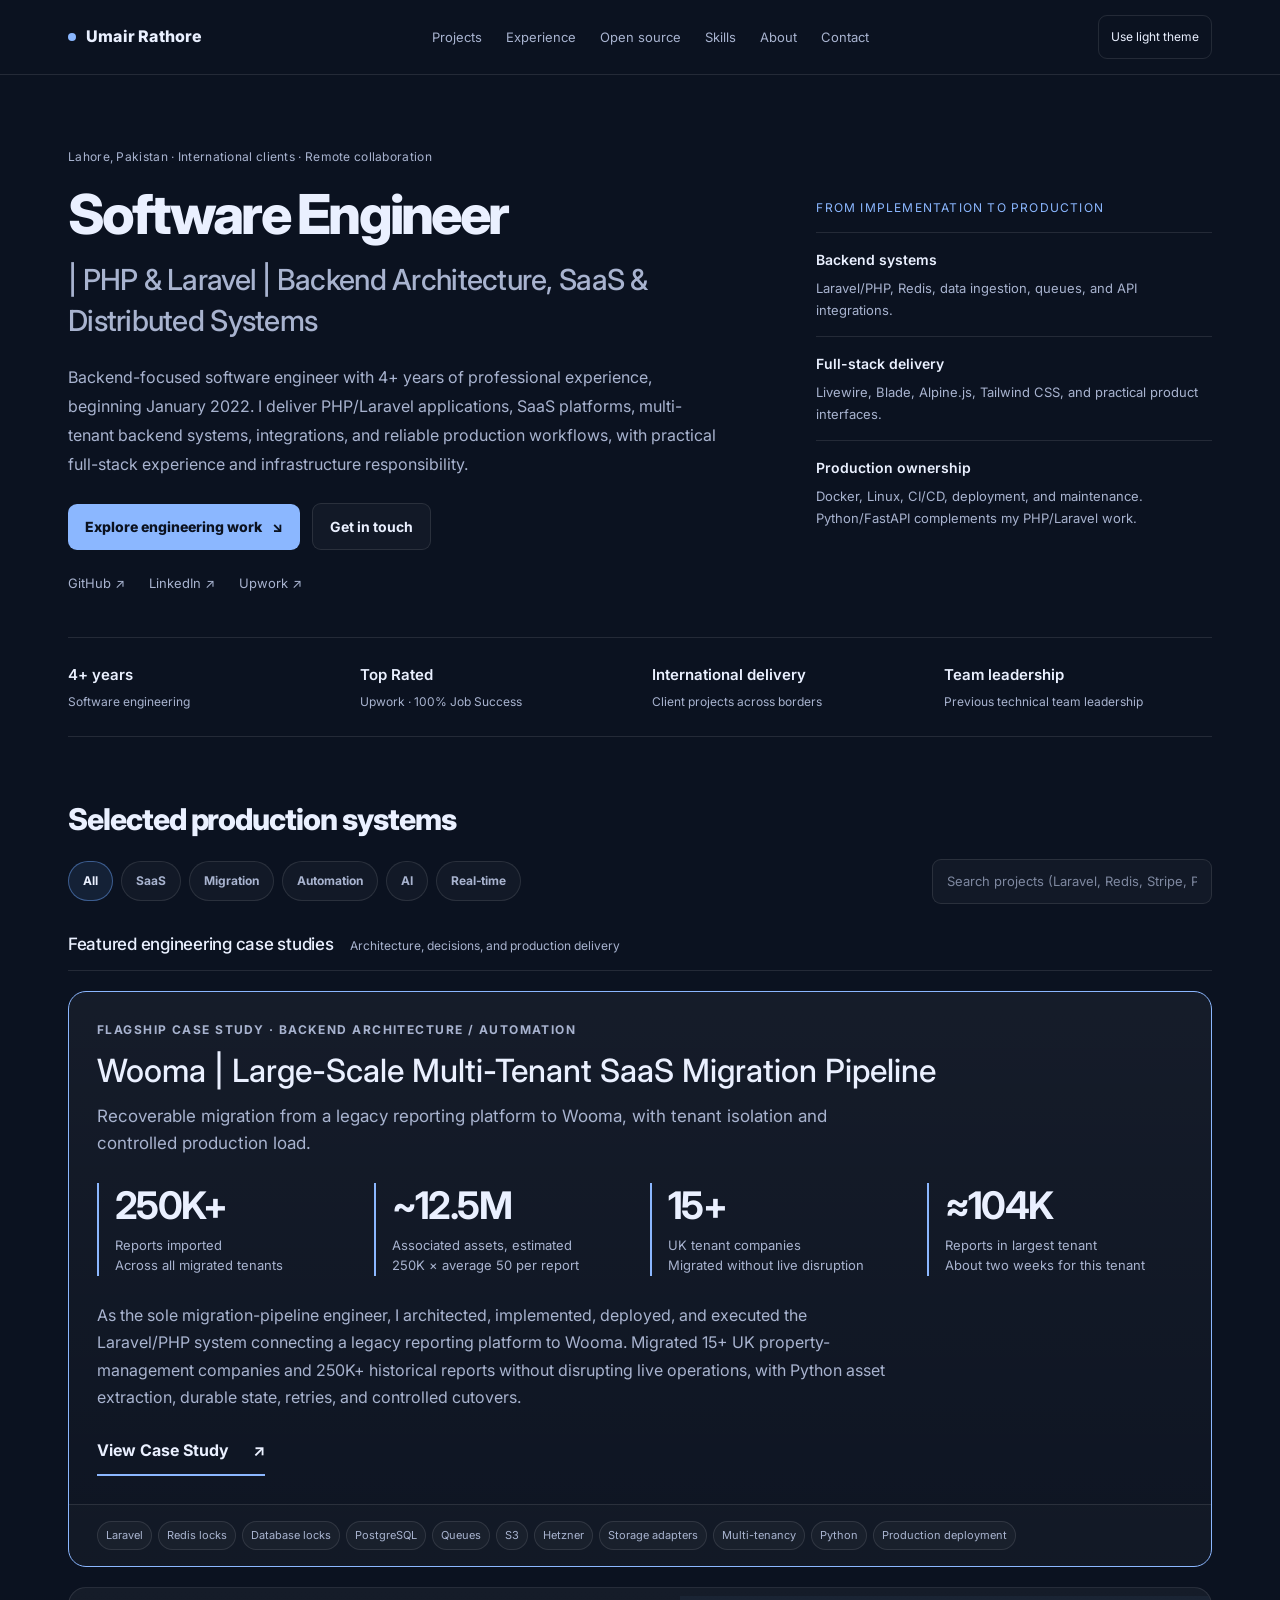
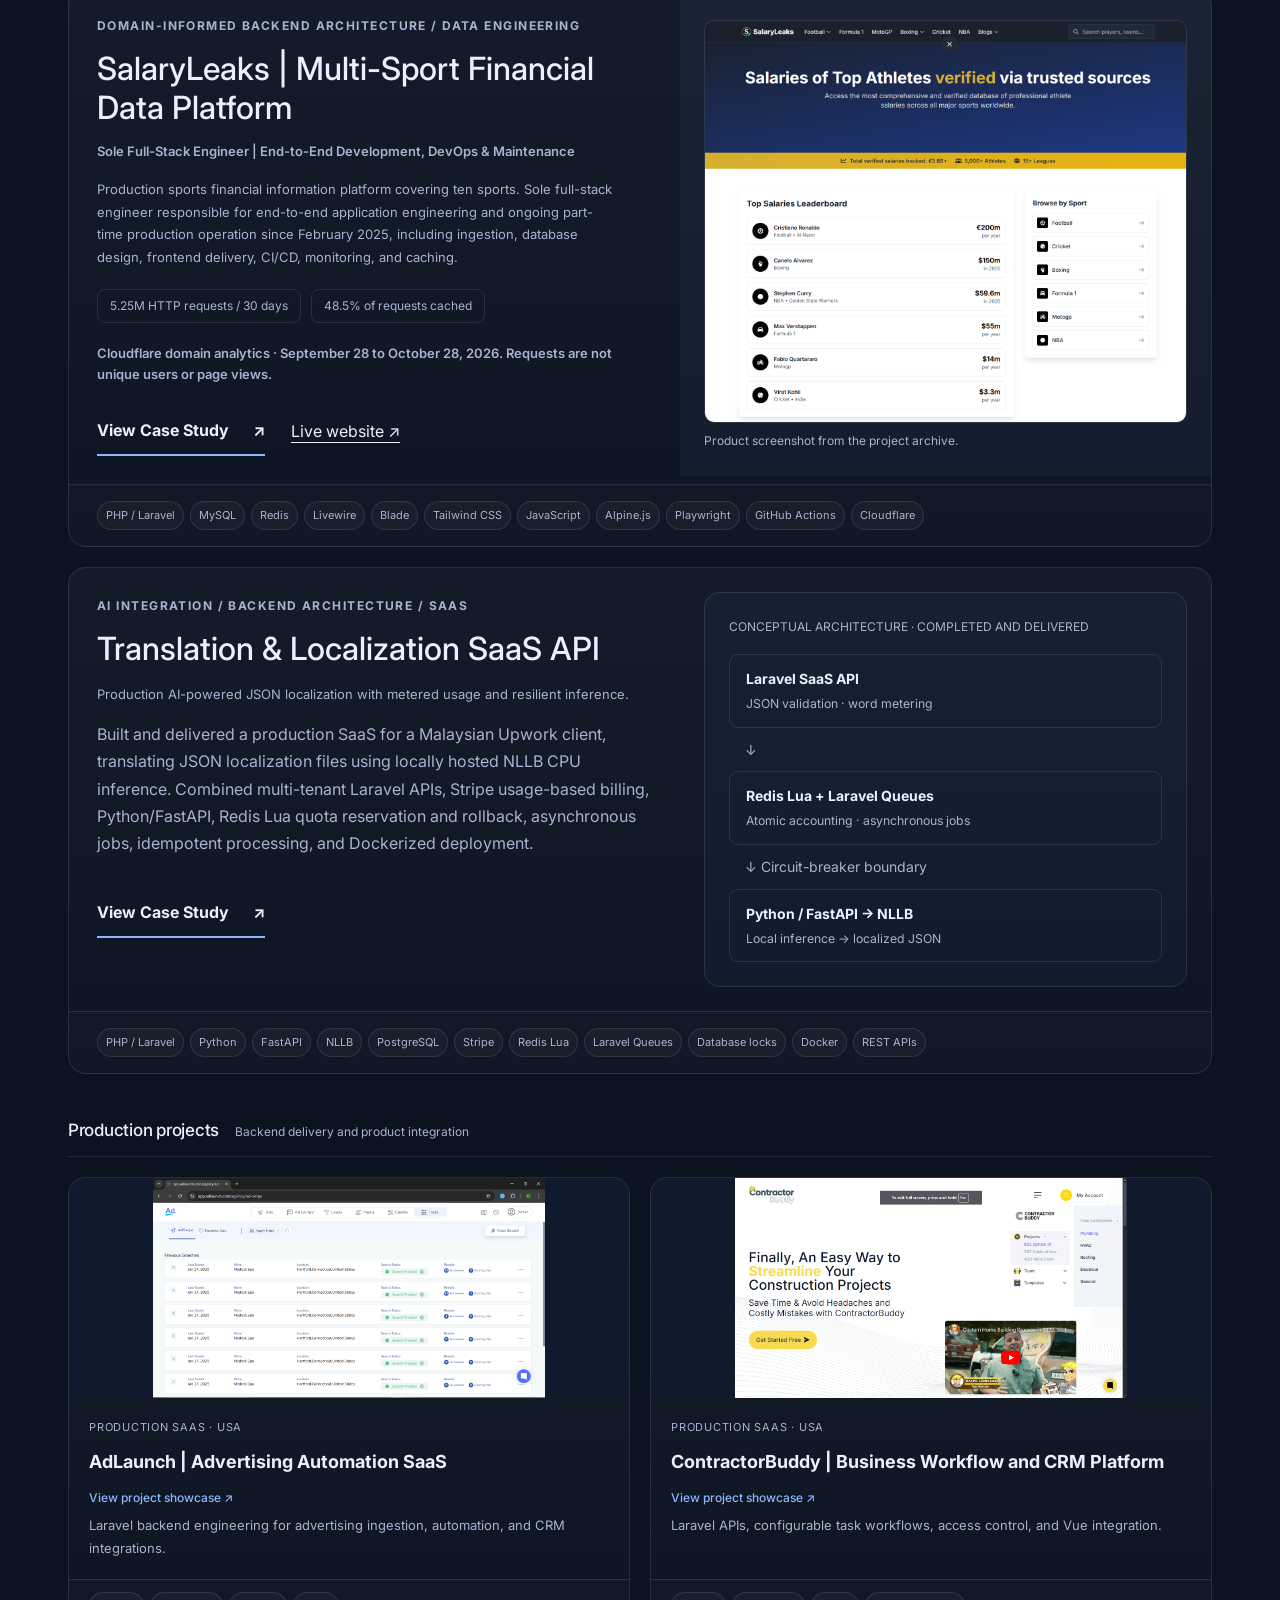
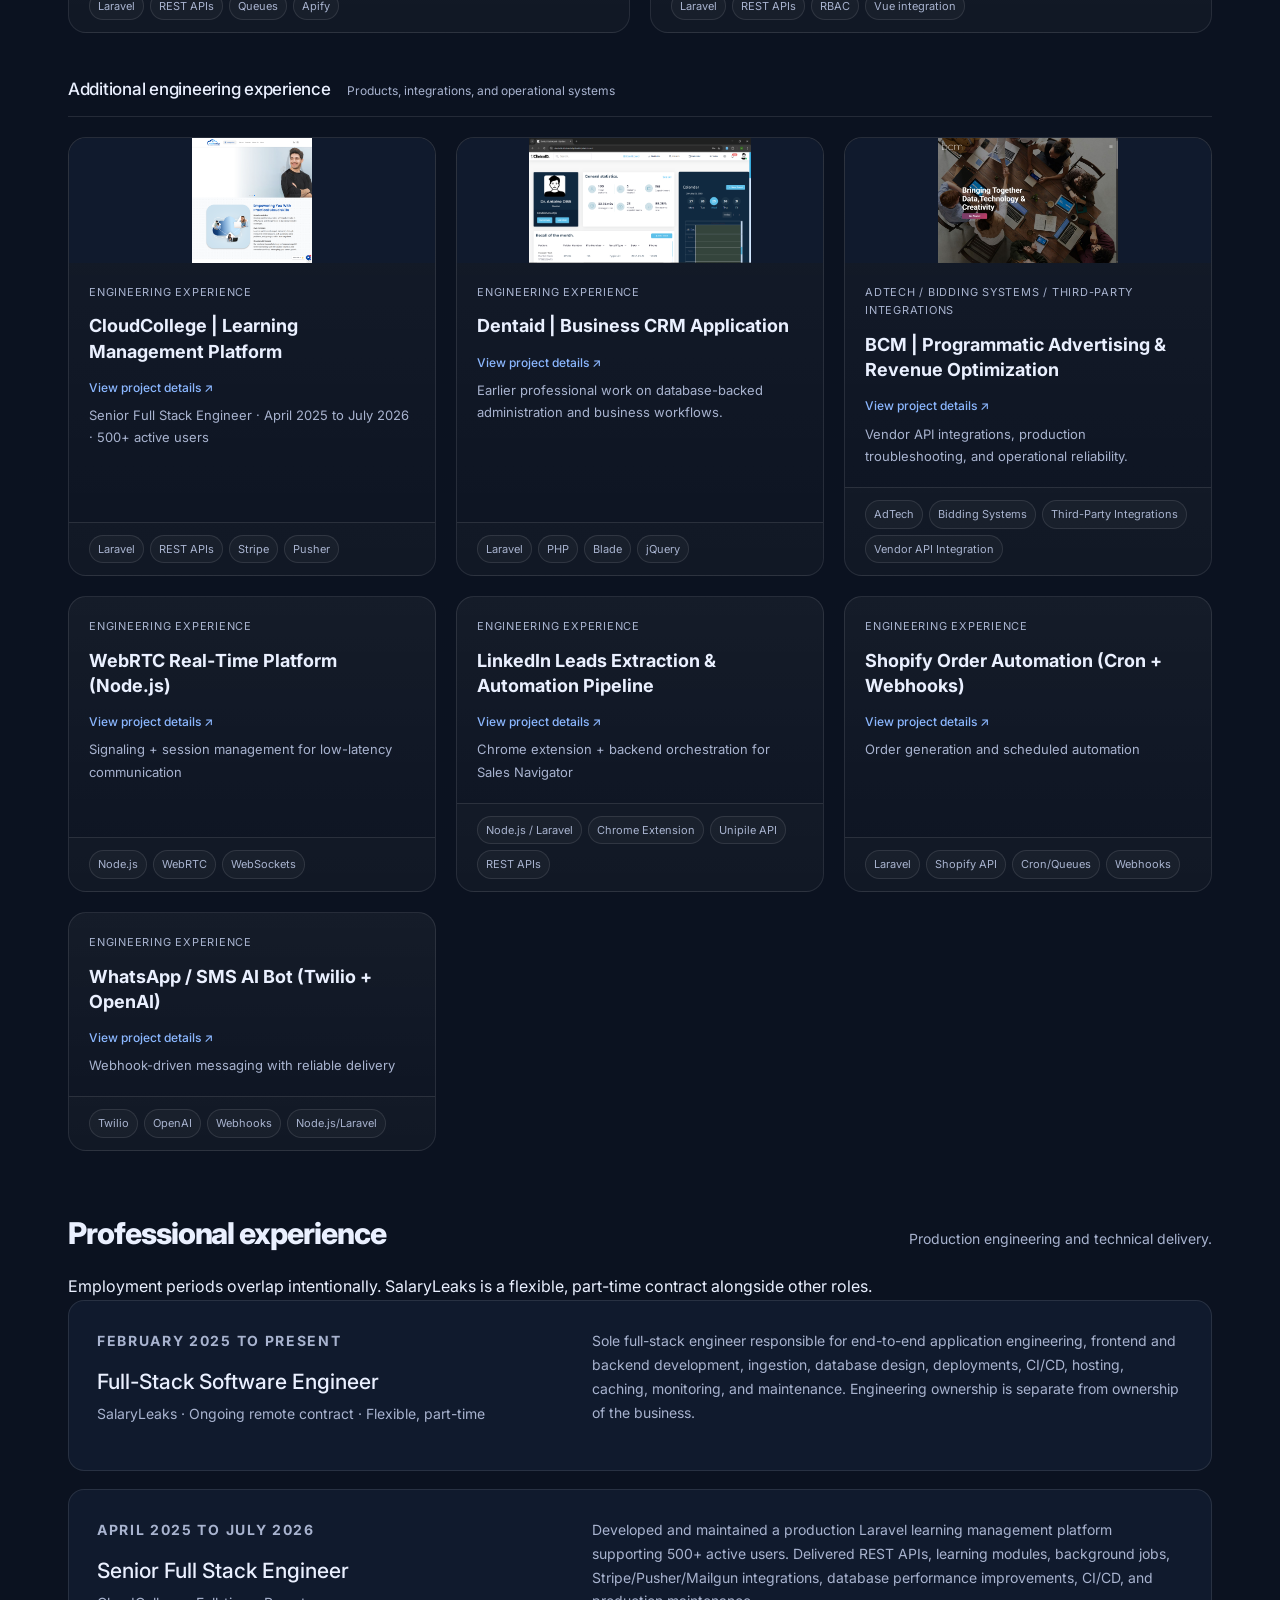
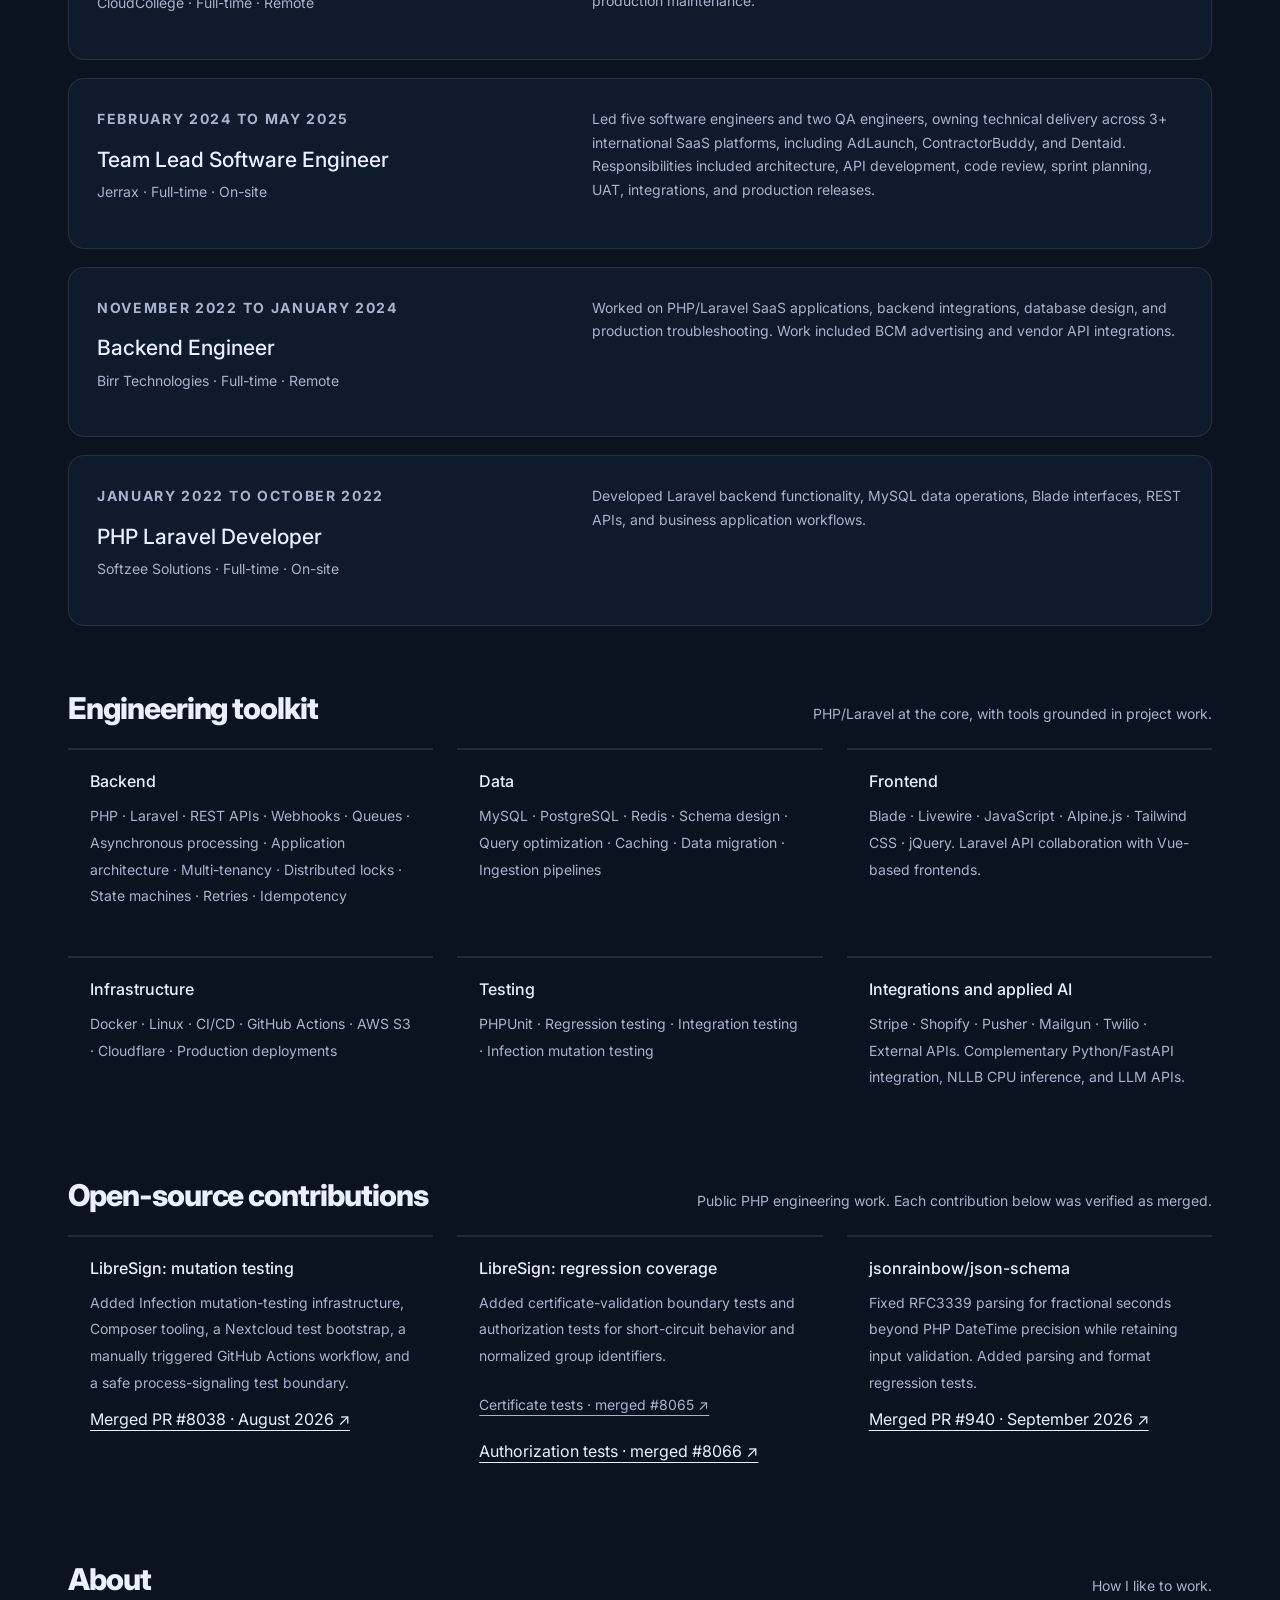
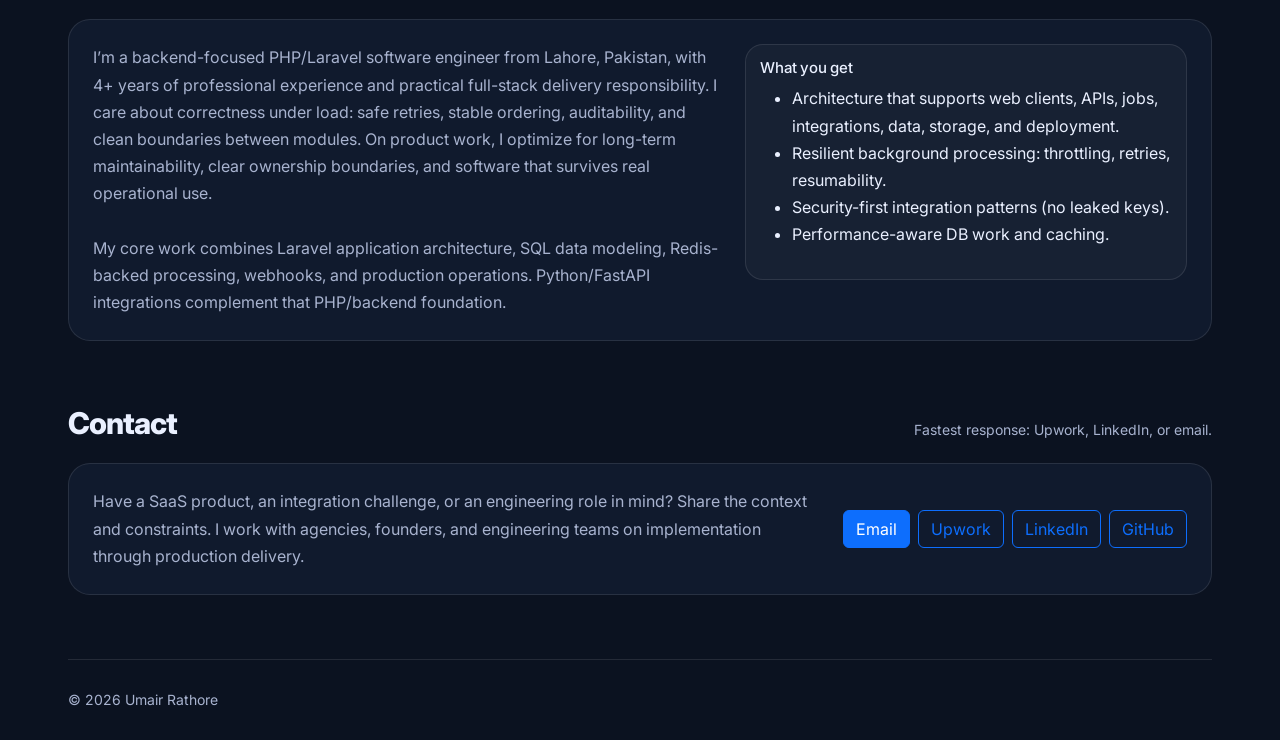
==== commit 139031aa: "Correct Birr Technologies employment end date" ====
--- a/index.html
+++ b/index.html
@@ -593,7 +593,7 @@
 <div class="section-title"><h2>Professional experience</h2><p>Production engineering and technical delivery.</p></div><p class="experience-note">Employment periods overlap intentionally. SalaryLeaks is a flexible, part-time contract alongside other roles.</p><article class="experience-entry"><div><p class="wooma-eyebrow">February 2025 to Present</p><h3>Full-Stack Software Engineer</h3><p>SalaryLeaks · Ongoing remote contract · Flexible, part-time</p></div><div><p>Sole full-stack engineer responsible for end-to-end application engineering, frontend and backend development, ingestion, database design, deployments, CI/CD, hosting, caching, monitoring, and maintenance. Engineering ownership is separate from ownership of the business.</p></div></article>
 <article class="experience-entry"><div><p class="wooma-eyebrow">April 2025 to July 2026</p><h3>Senior Full Stack Engineer</h3><p>CloudCollege · Full-time · Remote</p></div><div><p>Developed and maintained a production Laravel learning management platform supporting 500+ active users. Delivered REST APIs, learning modules, background jobs, Stripe/Pusher/Mailgun integrations, database performance improvements, CI/CD, and production maintenance.</p></div></article>
 <article class="experience-entry"><div><p class="wooma-eyebrow">February 2024 to May 2025</p><h3>Team Lead Software Engineer</h3><p>Jerrax · Full-time · On-site</p></div><div><p>Led five software engineers and two QA engineers, owning technical delivery across 3+ international SaaS platforms, including AdLaunch, ContractorBuddy, and Dentaid. Responsibilities included architecture, API development, code review, sprint planning, UAT, integrations, and production releases.</p></div></article>
-<article class="experience-entry"><div><p class="wooma-eyebrow">November 2022 to May 2024</p><h3>Backend Engineer</h3><p>Birr Technologies · Full-time · Remote</p></div><div><p>Worked on PHP/Laravel SaaS applications, backend integrations, database design, and production troubleshooting. Work included BCM advertising and vendor API integrations.</p></div></article>
+<article class="experience-entry"><div><p class="wooma-eyebrow">November 2022 to January 2024</p><h3>Backend Engineer</h3><p>Birr Technologies · Full-time · Remote</p></div><div><p>Worked on PHP/Laravel SaaS applications, backend integrations, database design, and production troubleshooting. Work included BCM advertising and vendor API integrations.</p></div></article>
 <article class="experience-entry"><div><p class="wooma-eyebrow">January 2022 to October 2022</p><h3>PHP Laravel Developer</h3><p>Softzee Solutions · Full-time · On-site</p></div><div><p>Developed Laravel backend functionality, MySQL data operations, Blade interfaces, REST APIs, and business application workflows.</p></div></article>
   </section>
     <!-- Skills -->
